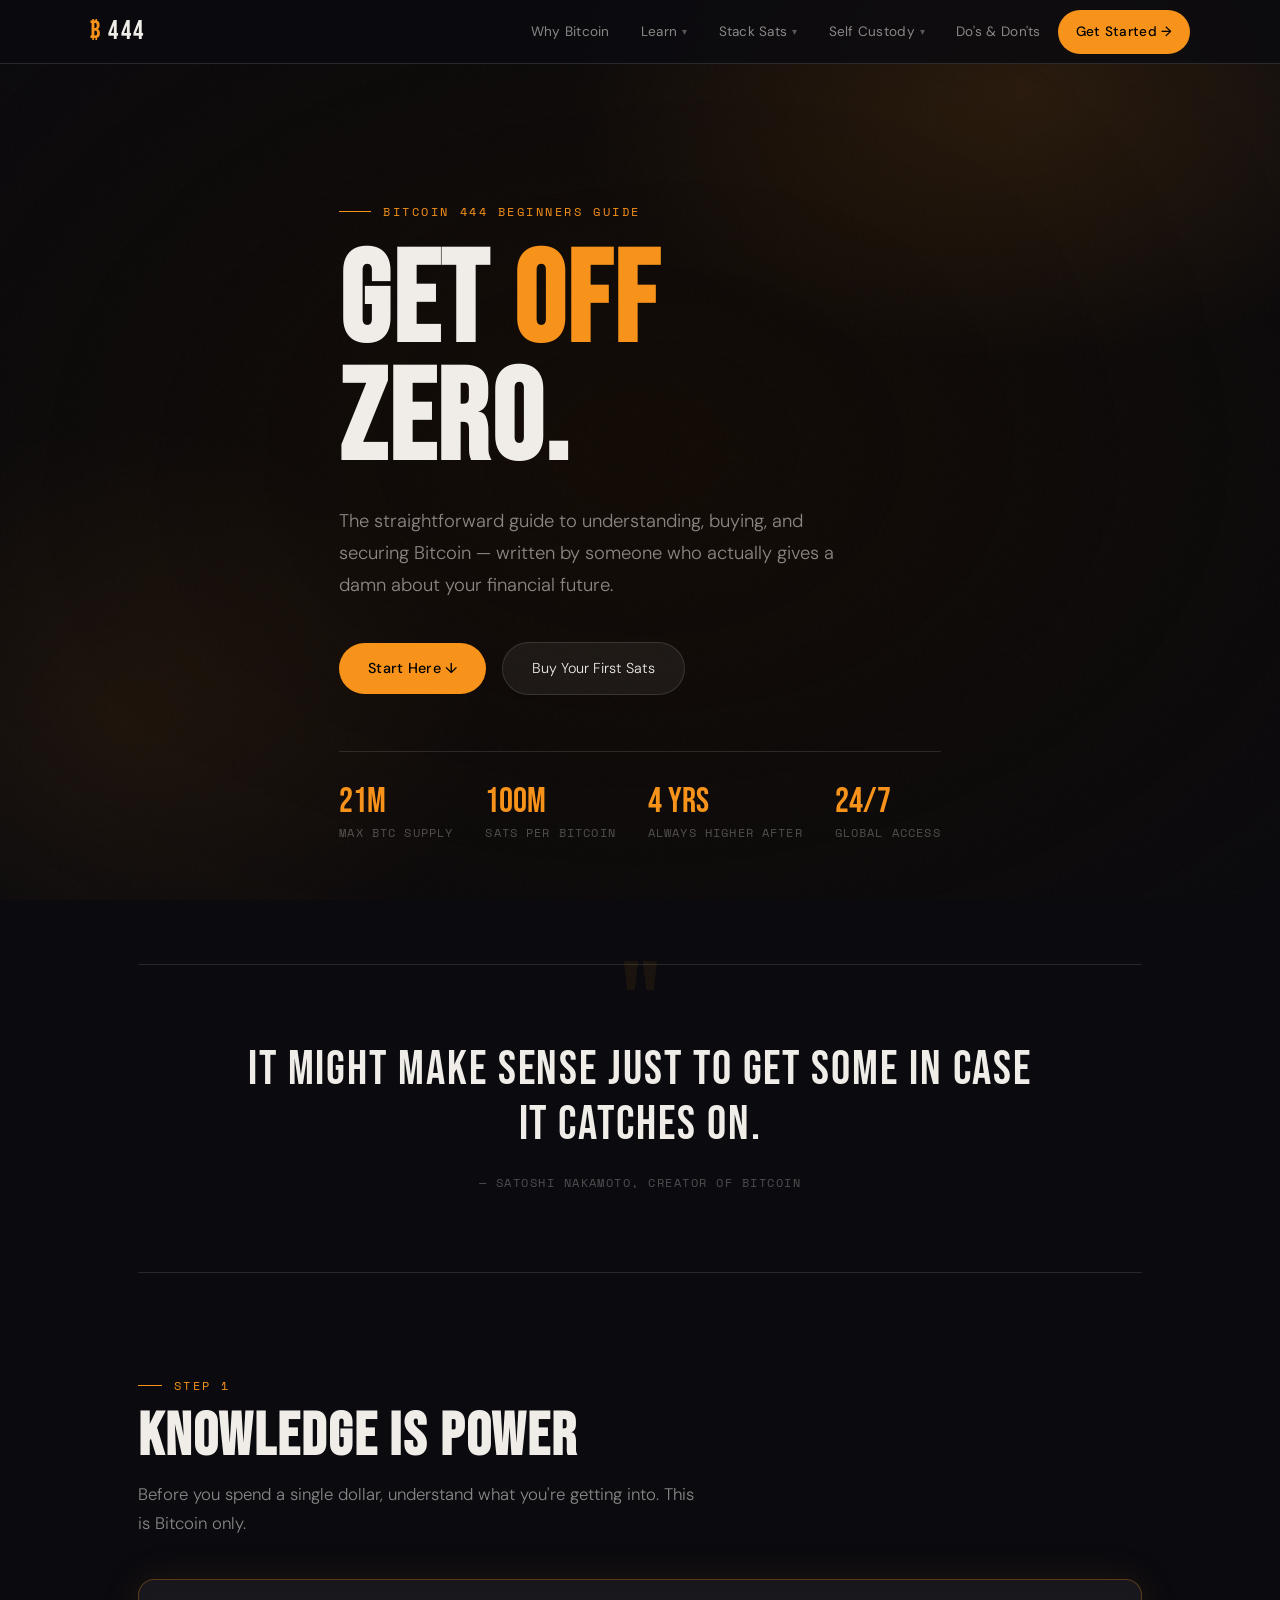
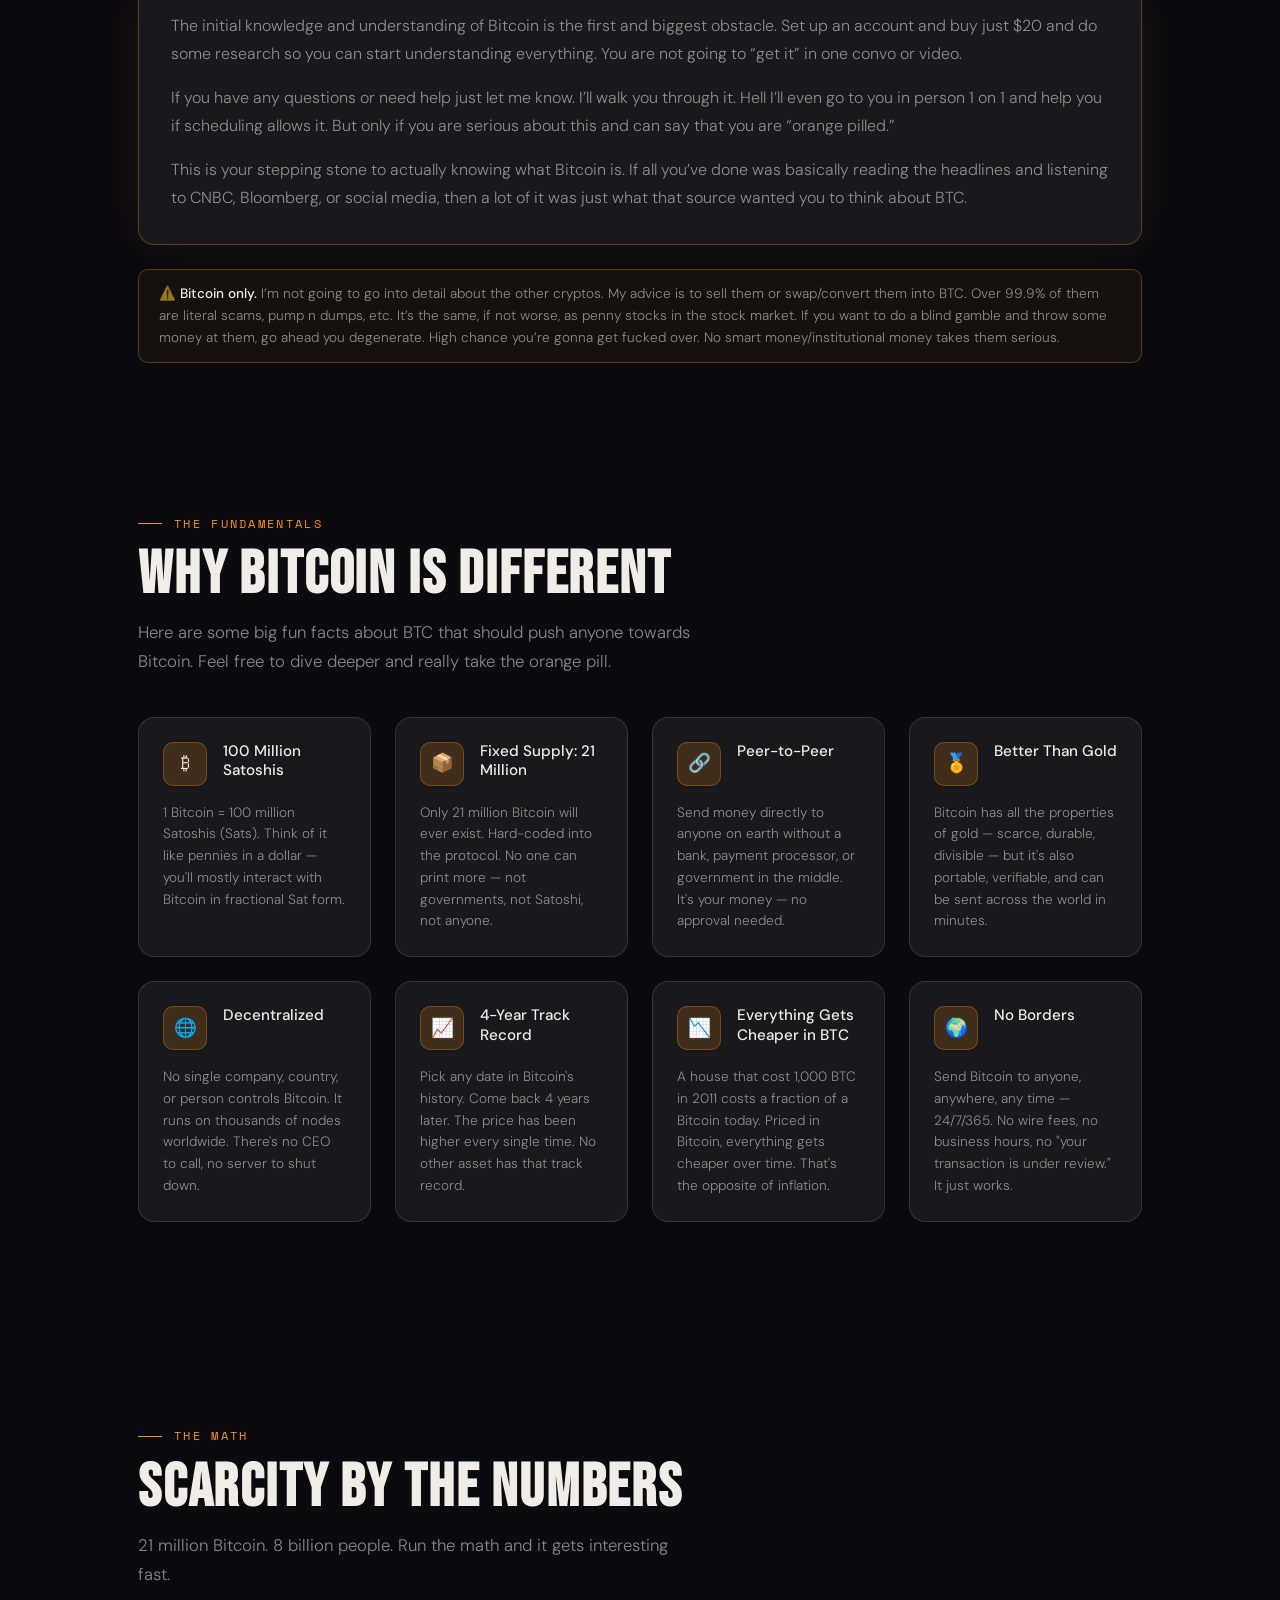
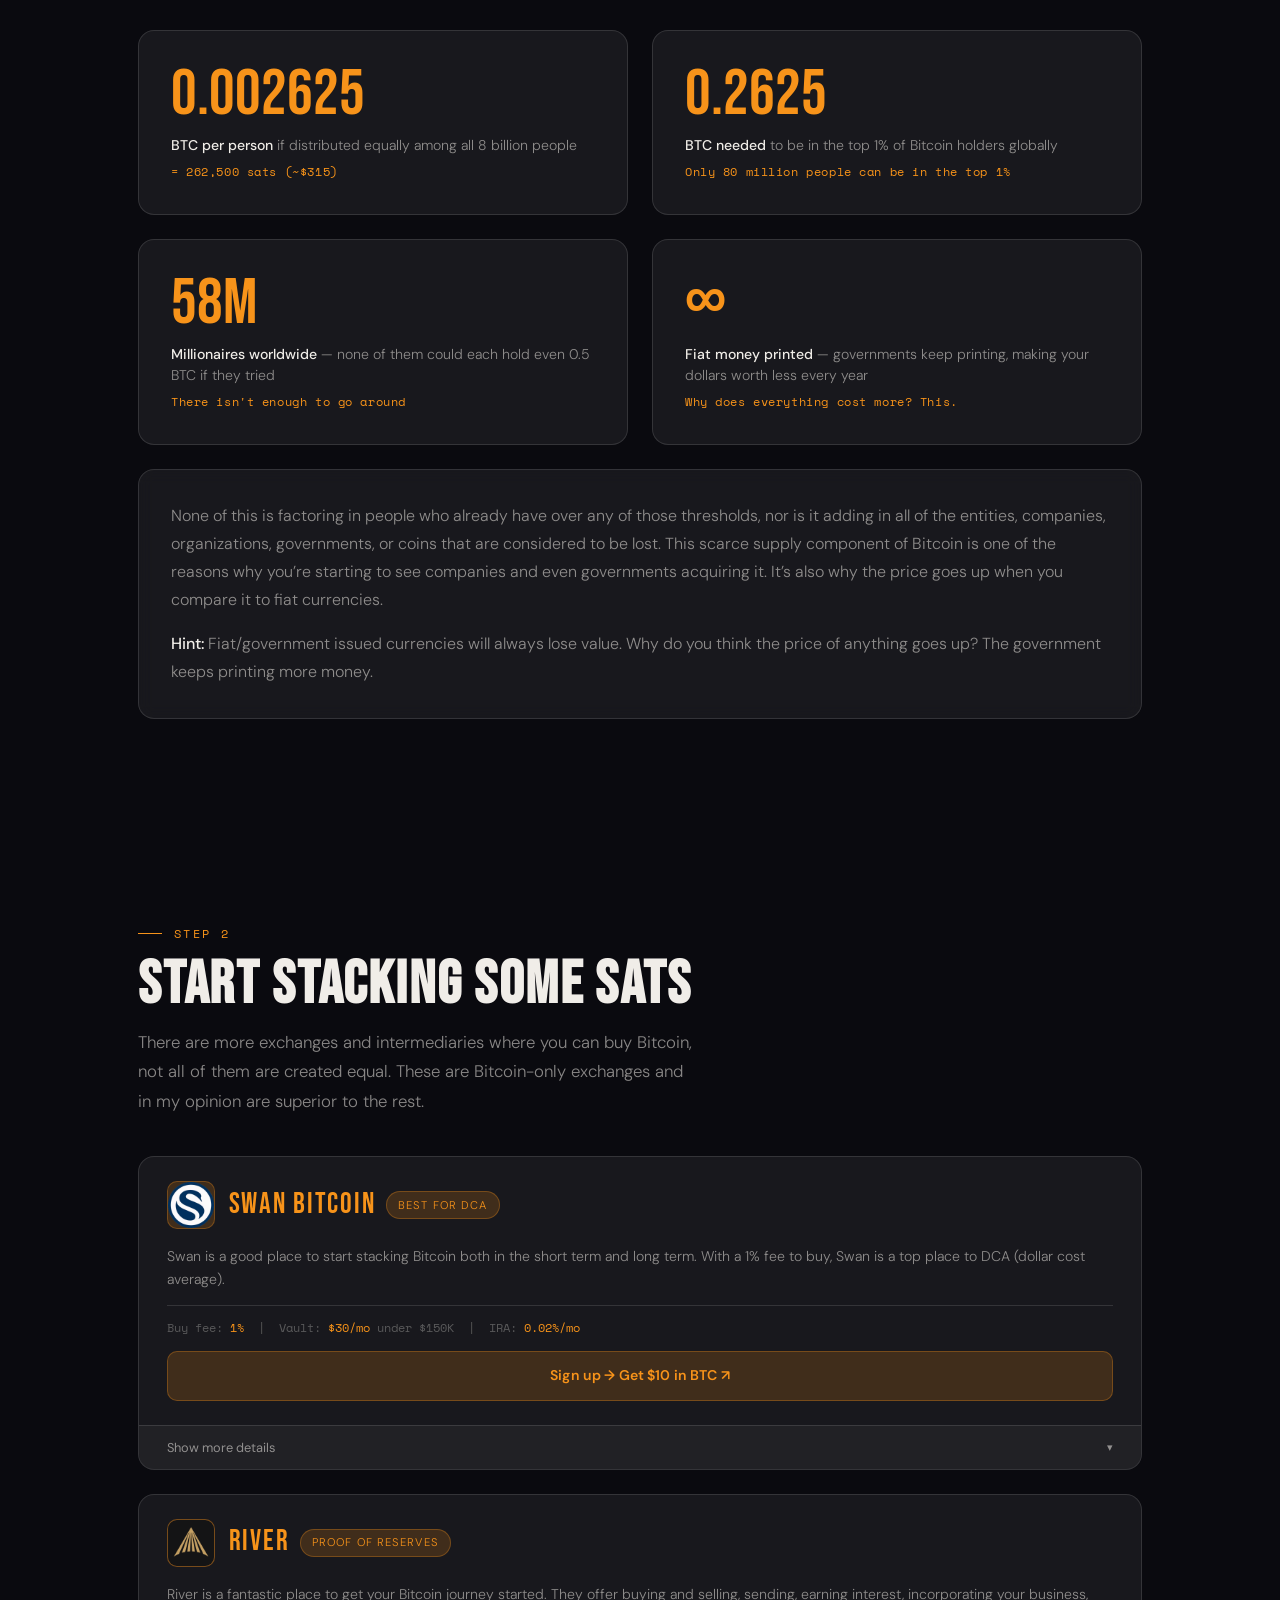
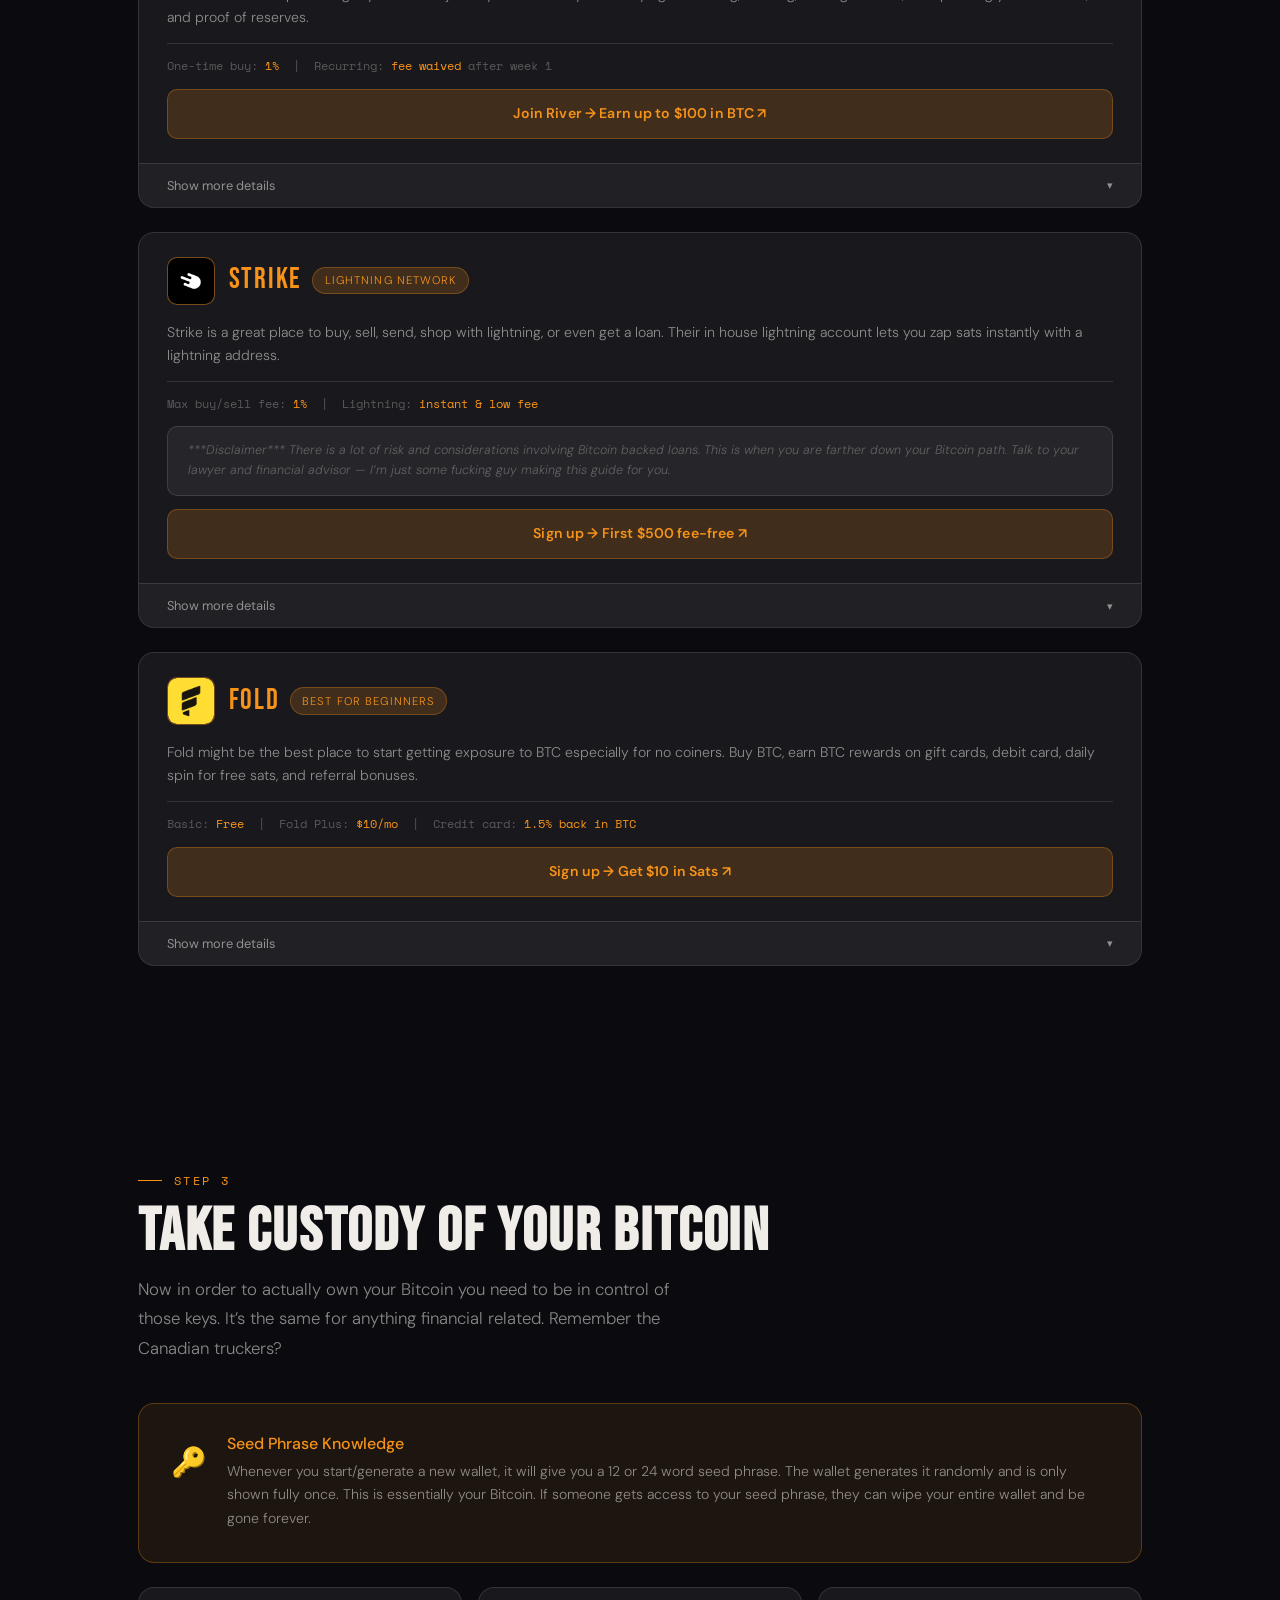
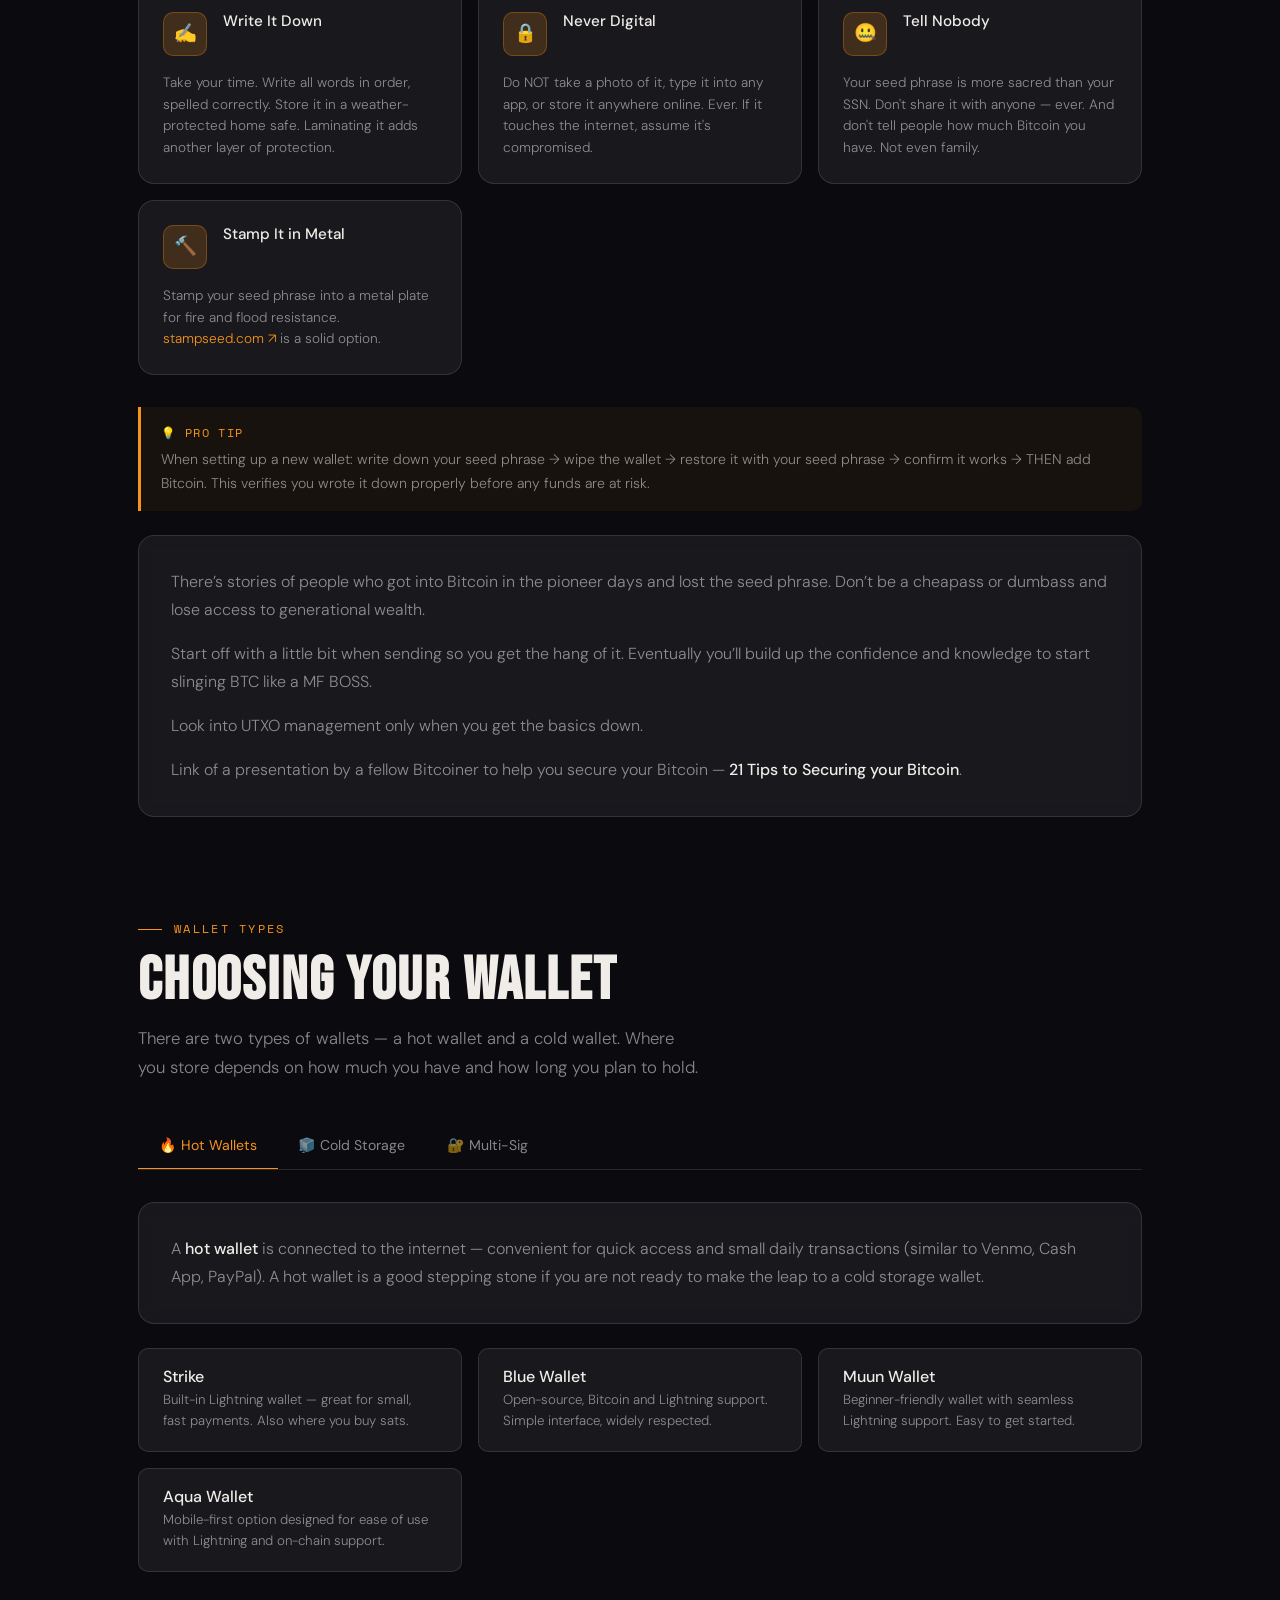
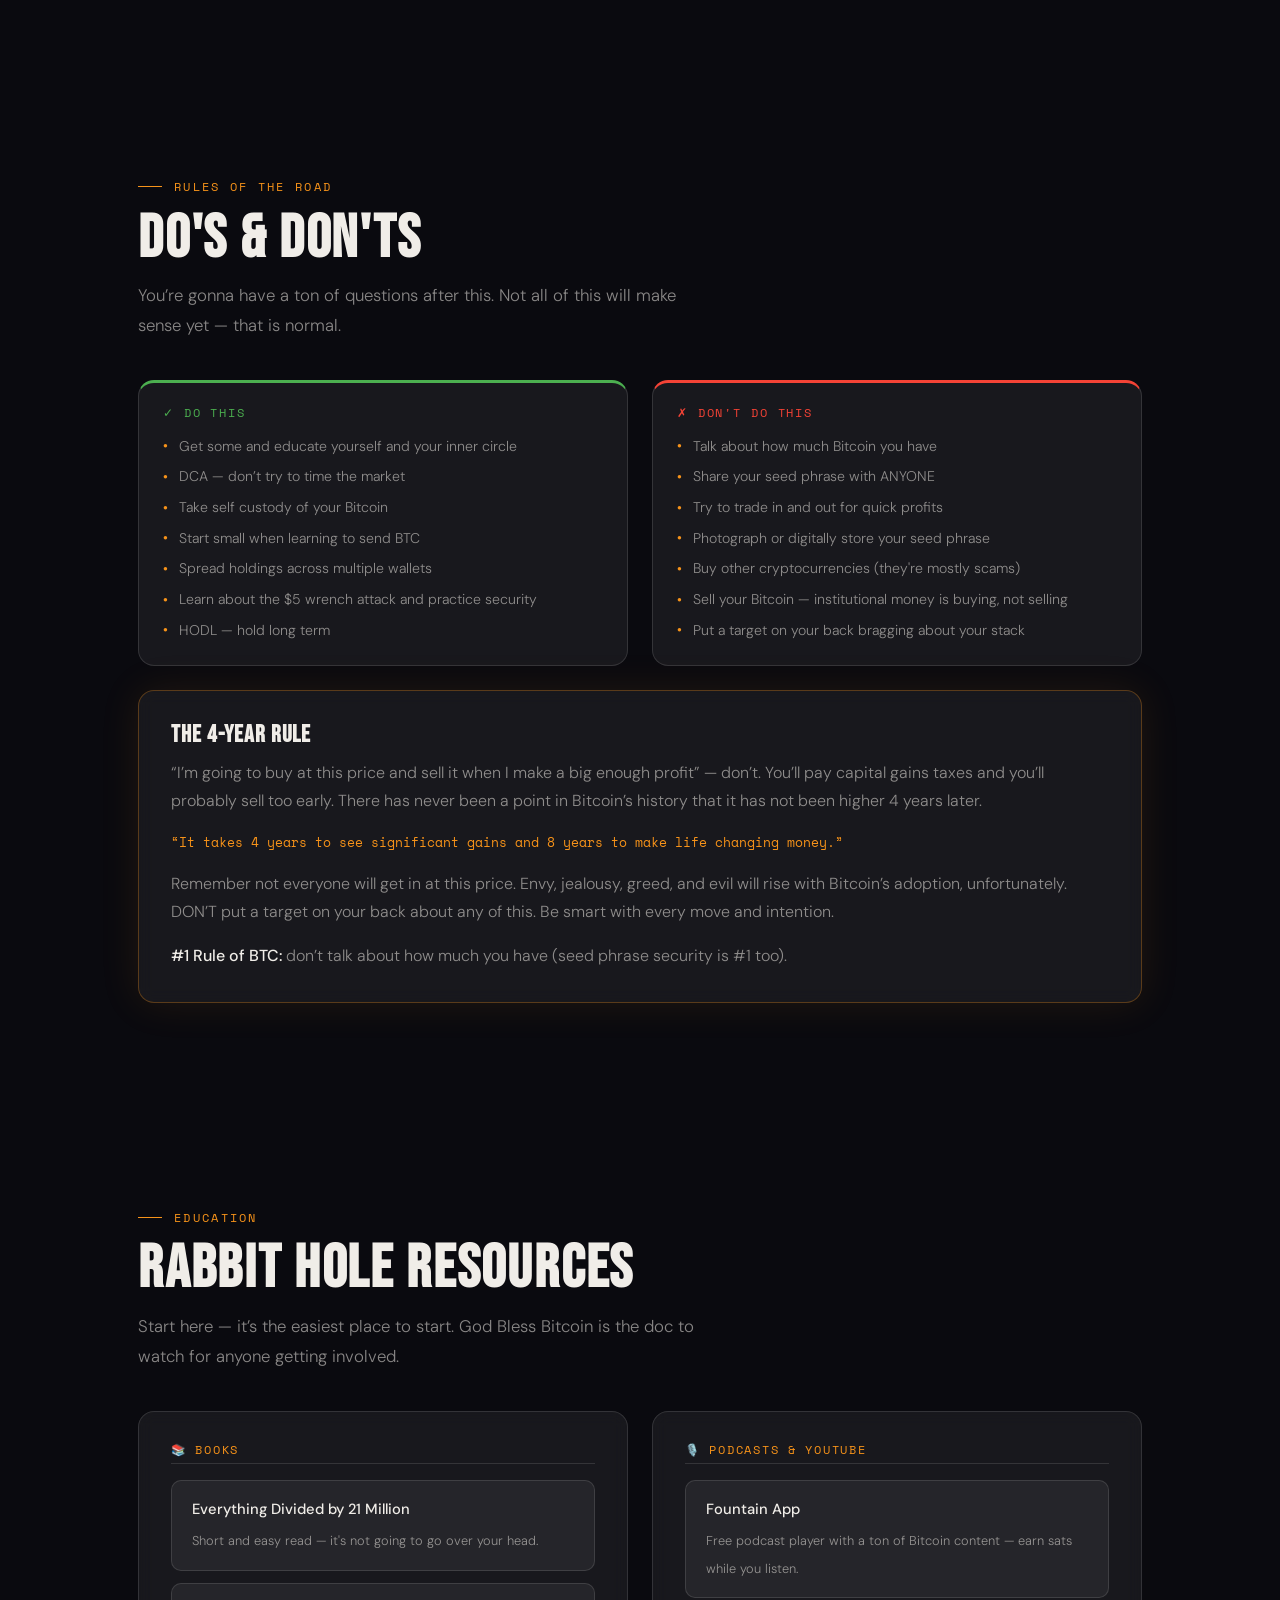
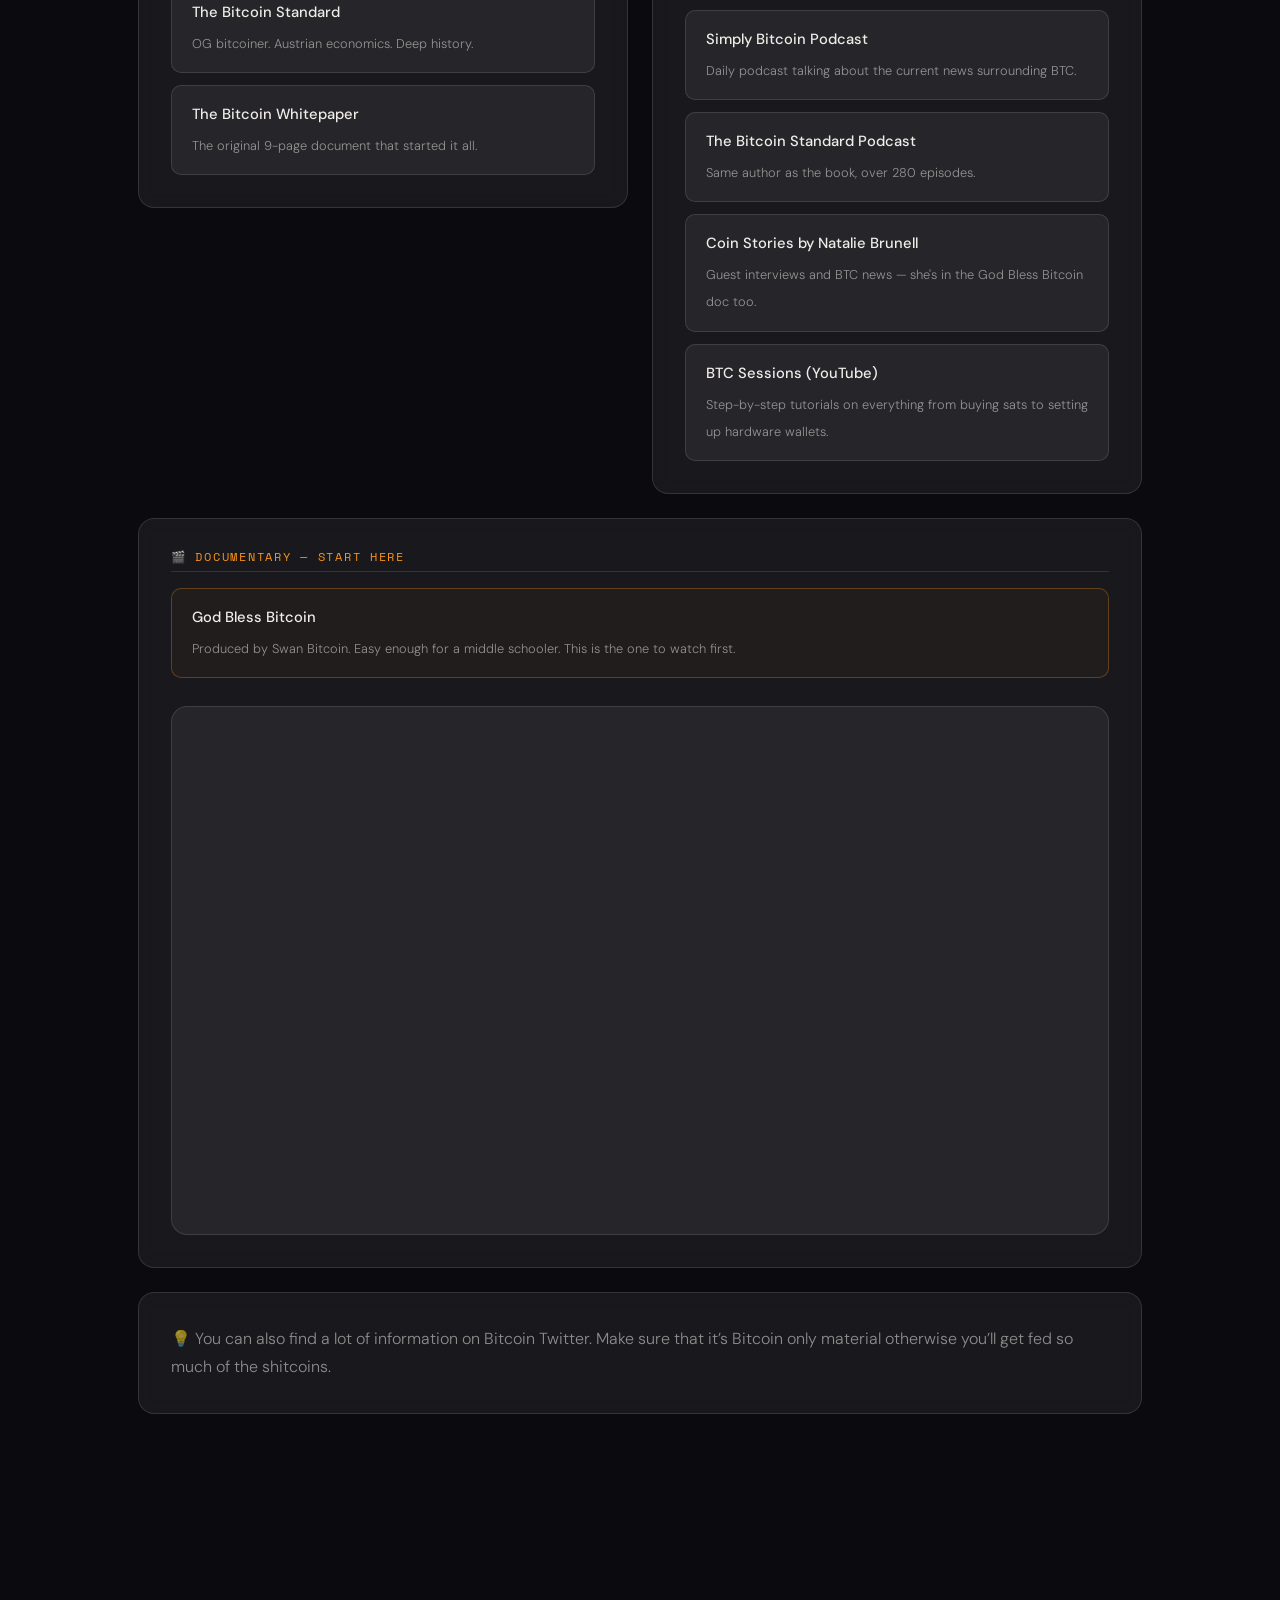
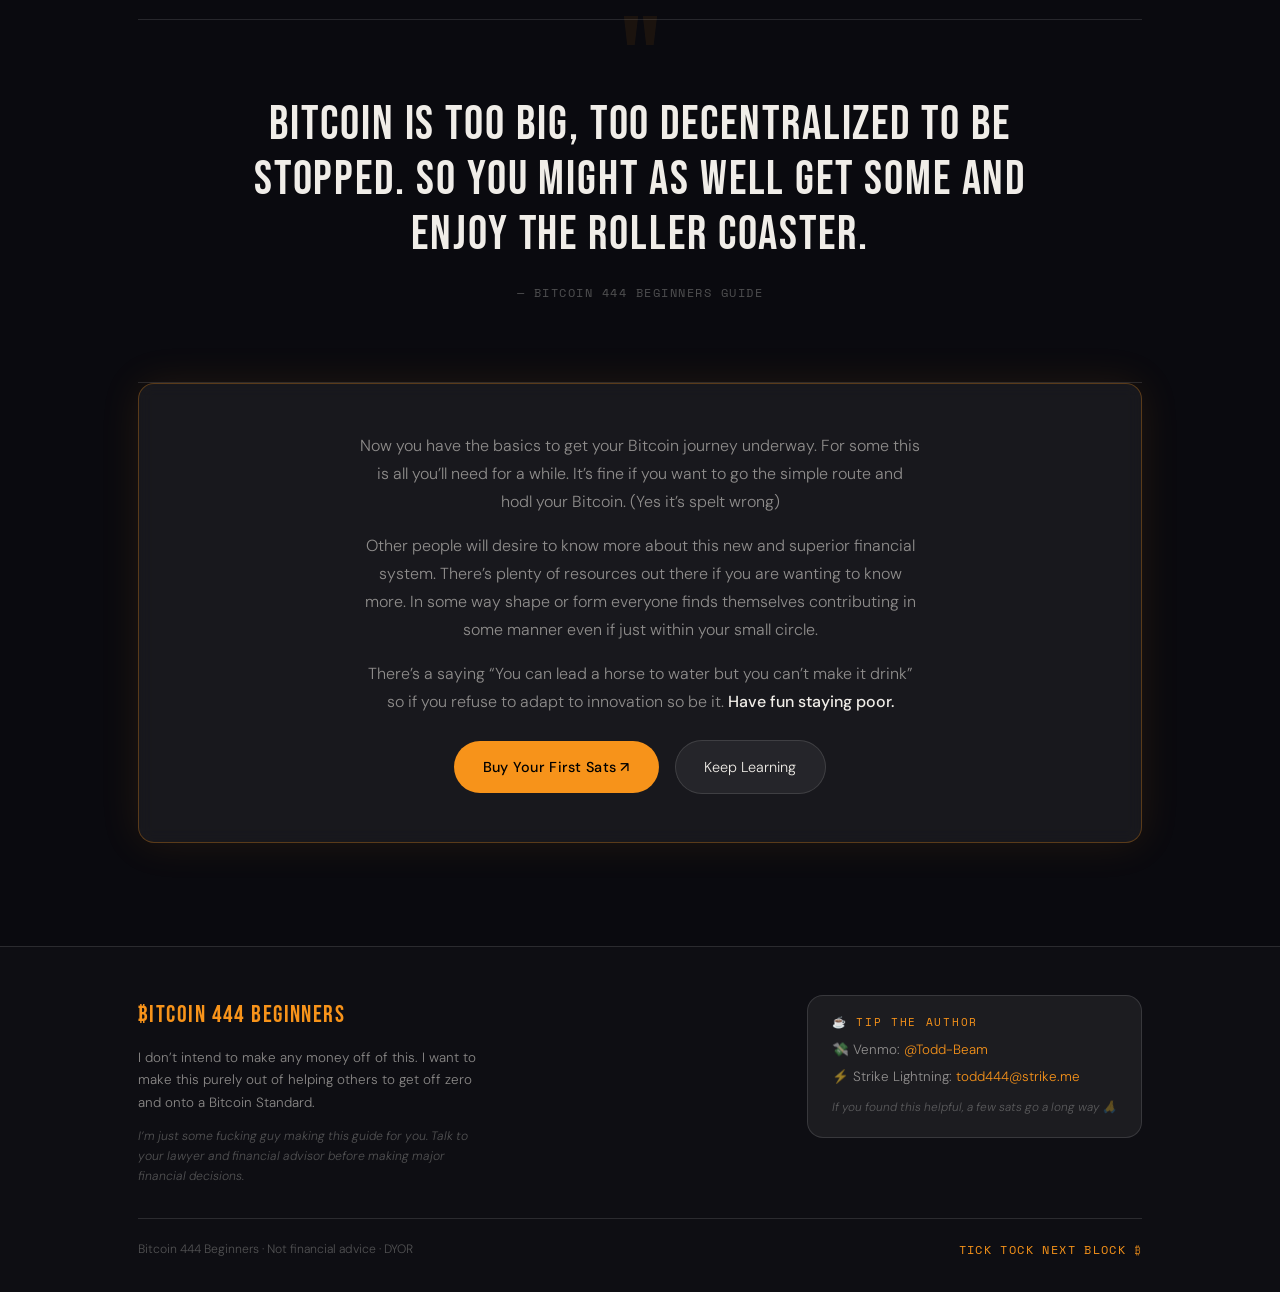
==== index.html @ 92363554 "Build Bitcoin 444 website - full site with nav fixes, mobile centering, exchange card IDs, scroll im" ====
<!DOCTYPE html>
<html lang="en">
<head>
  <meta charset="UTF-8" />
  <meta name="viewport" content="width=device-width, initial-scale=1.0" />
  <title>Bitcoin 444 Beginners</title>
  <meta name="description" content="Bitcoin 444 — a straightforward beginner's guide to understanding, buying, and securing Bitcoin. Bitcoin only. Mobile-first." />

  <!-- Fonts -->
  <link rel="preconnect" href="https://fonts.googleapis.com" />
  <link rel="preconnect" href="https://fonts.gstatic.com" crossorigin />
  <link href="https://fonts.googleapis.com/css2?family=Bebas+Neue&family=DM+Sans:ital,opsz,wght@0,9..40,300;0,9..40,400;0,9..40,500;1,9..40,300&family=Space+Mono:wght@400;700&display=swap" rel="stylesheet" />

  <!-- Styles -->
  <link rel="stylesheet" href="./css/variables.css" />
  <link rel="stylesheet" href="./css/base.css" />
  <link rel="stylesheet" href="./css/layout.css" />
  <link rel="stylesheet" href="./css/nav.css" />
  <link rel="stylesheet" href="./css/hero.css" />
  <link rel="stylesheet" href="./css/cards.css" />
  <link rel="stylesheet" href="./css/components.css" />
  <link rel="stylesheet" href="./css/sections.css" />
  <link rel="stylesheet" href="./css/footer.css" />
  <link rel="stylesheet" href="./css/animations.css" />
  <link rel="stylesheet" href="./css/responsive.css" />
</head>
<body>

  <!-- NAV -->
  <nav aria-label="Primary">
    <div class="nav-inner">
      <a href="#home" class="nav-logo" aria-label="Bitcoin 444 Home">₿<span class="logo-text">444</span></a>
      <ul class="nav-links" role="menubar">
        <li><a href="#why-bitcoin">Why Bitcoin</a></li>
        <li>
          <button class="nav-btn" aria-haspopup="true" aria-expanded="false">Learn <span class="chevron">▾</span></button>
          <div class="dropdown" role="menu">
            <a href="#facts">Key Facts</a>
            <a href="#scarcity">Scarcity Math</a>
            <a href="#resources">Books & Podcasts</a>
          </div>
        </li>
        <li>
          <button class="nav-btn" aria-haspopup="true" aria-expanded="false">Stack Sats <span class="chevron">▾</span></button>
          <div class="dropdown" role="menu">
            <a href="#exchanges">All Exchanges</a>
            <a href="#swan">Swan Bitcoin</a>
            <a href="#river">River</a>
            <a href="#strike">Strike</a>
            <a href="#fold">Fold</a>
          </div>
        </li>
        <li>
          <button class="nav-btn" aria-haspopup="true" aria-expanded="false">Self Custody <span class="chevron">▾</span></button>
          <div class="dropdown" role="menu">
            <a href="#seed-phrase">Seed Phrase</a>
            <a href="#wallets">Hot Wallets</a>
            <a href="#wallets">Cold Storage</a>
            <a href="#wallets">Multi-Sig</a>
          </div>
        </li>
        <li><a href="#dos-donts">Do's & Don'ts</a></li>
        <li><a href="#exchanges" class="nav-cta">Get Started →</a></li>
      </ul>
      <button class="hamburger" aria-label="Menu" aria-expanded="false" aria-controls="mobileMenu">
        <span></span><span></span><span></span>
      </button>
    </div>
  </nav>

  <!-- MOBILE MENU -->
  <div class="mobile-menu" id="mobileMenu" role="navigation">
    <a href="#why-bitcoin" onclick="closeMenu()">Why Bitcoin</a>
    <details>
      <summary>Learn</summary>
      <a href="#facts" onclick="closeMenu()">Key Facts</a>
      <a href="#scarcity" onclick="closeMenu()">Scarcity Math</a>
      <a href="#resources" onclick="closeMenu()">Books & Podcasts</a>
    </details>
    <details>
      <summary>Stack Sats</summary>
      <a href="#exchanges" onclick="closeMenu()">All Exchanges</a>
      <a href="#exchanges" onclick="closeMenu()">Swan Bitcoin</a>
      <a href="#exchanges" onclick="closeMenu()">River</a>
      <a href="#exchanges" onclick="closeMenu()">Strike</a>
      <a href="#exchanges" onclick="closeMenu()">Fold</a>
    </details>
    <details>
      <summary>Self Custody</summary>
      <a href="#seed-phrase" onclick="closeMenu()">Seed Phrase</a>
      <a href="#wallets" onclick="closeMenu()">Hot Wallets</a>
      <a href="#wallets" onclick="closeMenu()">Cold Storage</a>
      <a href="#wallets" onclick="closeMenu()">Multi-Sig</a>
    </details>
    <a href="#dos-donts" onclick="closeMenu()">Do's & Don'ts</a>
    <div class="mobile-cta">
      <a href="#exchanges" onclick="closeMenu()">Get Started →</a>
    </div>
  </div>

  <main class="page-offset" id="home">

    <!-- HERO -->
    <section class="hero" aria-labelledby="hero-title">
      <div class="container">
        <div class="hero-content">
          <div class="hero-eyebrow">Bitcoin 444 Beginners Guide</div>
          <h1 id="hero-title">GET <span class="accent">OFF</span><br />ZERO.</h1>
          <p class="hero-sub">The straightforward guide to understanding, buying, and securing Bitcoin — written by someone who actually gives a damn about your financial future.</p>
          <div class="btn-group">
            <a href="#why-bitcoin" class="btn-primary">Start Here ↓</a>
            <a href="#exchanges" class="btn-ghost">Buy Your First Sats</a>
          </div>
          <div class="hero-stats">
            <div class="hero-stat">
              <div class="num">21M</div>
              <div class="label">Max BTC Supply</div>
            </div>
            <div class="hero-stat">
              <div class="num">100M</div>
              <div class="label">Sats per Bitcoin</div>
            </div>
            <div class="hero-stat">
              <div class="num">4 YRS</div>
              <div class="label">Always Higher After</div>
            </div>
            <div class="hero-stat">
              <div class="num">24/7</div>
              <div class="label">Global Access</div>
            </div>
          </div>
        </div>
      </div>
    </section>

    <!-- QUOTE -->
    <div class="container">
      <div class="big-quote">
        <p>It might make sense just to get some in case it catches on.</p>
        <cite>— SATOSHI NAKAMOTO, CREATOR OF BITCOIN</cite>
      </div>
    </div>

    <!-- STEP 1: WHY BITCOIN -->
    <section id="why-bitcoin" data-tab="knowledge">
      <div class="container">
        <div class="section-label">Step 1</div>
        <h2>Knowledge is Power</h2>
        <p class="section-intro">Before you spend a single dollar, understand what you're getting into. This is Bitcoin only.</p>

        <div class="glass-card orange-glow mb-lg reveal">
          <p>
            The initial knowledge and understanding of Bitcoin is the first and biggest obstacle. Set up an account and buy just $20 and do some research so you can start understanding everything. You are not going to “get it” in one convo or video.
          </p>
          <p class="mt-md">
            If you have any questions or need help just let me know. I’ll walk you through it. Hell I’ll even go to you in person 1 on 1 and help you if scheduling allows it. But only if you are serious about this and can say that you are “orange pilled.”
          </p>
          <p class="mt-md">
            This is your stepping stone to actually knowing what Bitcoin is. If all you’ve done was basically reading the headlines and listening to CNBC, Bloomberg, or social media, then a lot of it was just what that source wanted you to think about BTC.
          </p>
        </div>

        <div class="warning-banner mb-2xl reveal">
          ⚠️ <strong>Bitcoin only.</strong> I’m not going to go into detail about the other cryptos. My advice is to sell them or swap/convert them into BTC. Over 99.9% of them are literal scams, pump n dumps, etc. It’s the same, if not worse, as penny stocks in the stock market. If you want to do a blind gamble and throw some money at them, go ahead you degenerate. High chance you’re gonna get fucked over. No smart money/institutional money takes them serious.
        </div>
      </div>
    </section>

    <!-- KEY FACTS -->
    <section id="facts" class="section-tight" data-tab="knowledge">
      <div class="container">
        <div class="section-label">The Fundamentals</div>
        <h2>Why Bitcoin is Different</h2>
        <p class="section-intro">Here are some big fun facts about BTC that should push anyone towards Bitcoin. Feel free to dive deeper and really take the orange pill.</p>

        <div class="facts-grid reveal-group">
          <div class="fact-card reveal">
            <div class="fact-card-top">
              <div class="fact-icon">₿</div>
              <div class="fact-text">
                <strong>100 Million Satoshis</strong>
              </div>
            </div>
            <p class="fact-body">1 Bitcoin = 100 million Satoshis (Sats). Think of it like pennies in a dollar — you'll mostly interact with Bitcoin in fractional Sat form.</p>
          </div>
          <div class="fact-card reveal">
            <div class="fact-card-top">
              <div class="fact-icon">📦</div>
              <div class="fact-text">
                <strong>Fixed Supply: 21 Million</strong>
              </div>
            </div>
            <p class="fact-body">Only 21 million Bitcoin will ever exist. Hard-coded into the protocol. No one can print more — not governments, not Satoshi, not anyone.</p>
          </div>
          <div class="fact-card reveal">
            <div class="fact-card-top">
              <div class="fact-icon">🔗</div>
              <div class="fact-text">
                <strong>Peer-to-Peer</strong>
              </div>
            </div>
            <p class="fact-body">Send money directly to anyone on earth without a bank, payment processor, or government in the middle. It's your money — no approval needed.</p>
          </div>
          <div class="fact-card reveal">
            <div class="fact-card-top">
              <div class="fact-icon">🏅</div>
              <div class="fact-text">
                <strong>Better Than Gold</strong>
              </div>
            </div>
            <p class="fact-body">Bitcoin has all the properties of gold — scarce, durable, divisible — but it's also portable, verifiable, and can be sent across the world in minutes.</p>
          </div>
          <div class="fact-card reveal">
            <div class="fact-card-top">
              <div class="fact-icon">🌐</div>
              <div class="fact-text">
                <strong>Decentralized</strong>
              </div>
            </div>
            <p class="fact-body">No single company, country, or person controls Bitcoin. It runs on thousands of nodes worldwide. There's no CEO to call, no server to shut down.</p>
          </div>
          <div class="fact-card reveal">
            <div class="fact-card-top">
              <div class="fact-icon">📈</div>
              <div class="fact-text">
                <strong>4-Year Track Record</strong>
              </div>
            </div>
            <p class="fact-body">Pick any date in Bitcoin's history. Come back 4 years later. The price has been higher every single time. No other asset has that track record.</p>
          </div>
          <div class="fact-card reveal">
            <div class="fact-card-top">
              <div class="fact-icon">📉</div>
              <div class="fact-text">
                <strong>Everything Gets Cheaper in BTC</strong>
              </div>
            </div>
            <p class="fact-body">A house that cost 1,000 BTC in 2011 costs a fraction of a Bitcoin today. Priced in Bitcoin, everything gets cheaper over time. That's the opposite of inflation.</p>
          </div>
          <div class="fact-card reveal">
            <div class="fact-card-top">
              <div class="fact-icon">🌍</div>
              <div class="fact-text">
                <strong>No Borders</strong>
              </div>
            </div>
            <p class="fact-body">Send Bitcoin to anyone, anywhere, any time — 24/7/365. No wire fees, no business hours, no "your transaction is under review." It just works.</p>
          </div>
        </div>
      </div>
    </section>

    <!-- SCARCITY -->
    <section id="scarcity" data-tab="knowledge">
      <div class="container">
        <div class="section-label">The Math</div>
        <h2>Scarcity by the Numbers</h2>
        <p class="section-intro">21 million Bitcoin. 8 billion people. Run the math and it gets interesting fast.</p>

        <div class="scarcity-grid reveal-group">
          <div class="scarcity-card reveal">
            <div class="scarcity-num">0.002625</div>
            <div class="scarcity-label"><strong>BTC per person</strong> if distributed equally among all 8 billion people</div>
            <div class="scarcity-sub">= 262,500 sats (~$315)</div>
          </div>
          <div class="scarcity-card reveal">
            <div class="scarcity-num">0.2625</div>
            <div class="scarcity-label"><strong>BTC needed</strong> to be in the top 1% of Bitcoin holders globally</div>
            <div class="scarcity-sub">Only 80 million people can be in the top 1%</div>
          </div>
          <div class="scarcity-card reveal">
            <div class="scarcity-num">58M</div>
            <div class="scarcity-label"><strong>Millionaires worldwide</strong> — none of them could each hold even 0.5 BTC if they tried</div>
            <div class="scarcity-sub">There isn't enough to go around</div>
          </div>
          <div class="scarcity-card reveal">
            <div class="scarcity-num">∞</div>
            <div class="scarcity-label"><strong>Fiat money printed</strong> — governments keep printing, making your dollars worth less every year</div>
            <div class="scarcity-sub">Why does everything cost more? This.</div>
          </div>
        </div>

        <div class="glass-card mt-lg reveal">
          <p>None of this is factoring in people who already have over any of those thresholds, nor is it adding in all of the entities, companies, organizations, governments, or coins that are considered to be lost. This scarce supply component of Bitcoin is one of the reasons why you’re starting to see companies and even governments acquiring it. It’s also why the price goes up when you compare it to fiat currencies.</p>
          <p class="mt-md"><strong>Hint:</strong> Fiat/government issued currencies will always lose value. Why do you think the price of anything goes up? The government keeps printing more money.</p>
        </div>
      </div>
    </section>

    <!-- STEP 2: EXCHANGES -->
    <section id="exchanges" data-tab="stack">
      <div class="container">
        <div class="section-label">Step 2</div>
        <h2>Start Stacking Some Sats</h2>
        <p class="section-intro">There are more exchanges and intermediaries where you can buy Bitcoin, not all of them are created equal. These are Bitcoin-only exchanges and in my opinion are superior to the rest.</p>

        <div class="exchanges-grid">
          <!-- Swan -->
          <div class="exchange-card reveal" id="swan">
            <div class="exchange-card-header">
              <div class="exchange-card-logo">
                <div class="exchange-logo-icon">
                  <img src="assets/images/swan.jpg" alt="Swan Bitcoin logo" class="exchange-logo-img" />
                </div>
                <div>
                  <div class="exchange-name">Swan Bitcoin</div>
                  <span class="exchange-tag">Best for DCA</span>
                </div>
              </div>
            </div>
            <div class="exchange-card-body">
              <p class="exchange-desc">Swan is a good place to start stacking Bitcoin both in the short term and long term. With a 1% fee to buy, Swan is a top place to DCA (dollar cost average).</p>
              <div class="exchange-fee">Buy fee: <span>1%</span> &nbsp;|&nbsp; Vault: <span>$30/mo</span> under $150K &nbsp;|&nbsp; IRA: <span>0.02%/mo</span></div>
              <a href="https://www.swanbitcoin.com/toddbeam" target="_blank" rel="noopener" class="exchange-link">Sign up → Get $10 in BTC ↗</a>
            </div>
            <button class="exchange-toggle" type="button">
              <span class="toggle-label">Show more details</span>
              <span class="toggle-icon">▾</span>
            </button>
            <div class="exchange-details">
              <p><strong>Swan Vault</strong> is their multisig and inheritance planning solution — best for those with $50K+ in BTC. It's a 2-of-3 multisig: you hold 2 keys, Swan holds 1 as a backup. Slightly more secure than a traditional hardware wallet and includes inheritance planning.</p>
              <p><strong>Vault fees:</strong> Up to $150K in BTC — $30/month. Above $150K — 0.02%/month.</p>
              <p><strong>Swan Bitcoin IRA:</strong> Transfer or rollover an eligible Roth or traditional IRA and hold Bitcoin instead of the traditional index fund options. Partnered with Equity Trust, which holds over $52 billion in assets under custody. IRA fees: 0.02%/month with a $20 minimum + 1% buy/sell transaction fee.</p>
              <p>Swan posts valuable info and tips on social media, produced the God Bless Bitcoin documentary, and actively encourages self custody. They're one of the most Bitcoiner-aligned exchanges out there.</p>
            </div>
          </div>

          <!-- River -->
          <div class="exchange-card reveal" id="river">
            <div class="exchange-card-header">
              <div class="exchange-card-logo">
                <div class="exchange-logo-icon">
                  <img src="assets/images/river.jpg" alt="River logo" class="exchange-logo-img" />
                </div>
                <div>
                  <div class="exchange-name">River</div>
                  <span class="exchange-tag">Proof of Reserves</span>
                </div>
              </div>
            </div>
            <div class="exchange-card-body">
              <p class="exchange-desc">River is a fantastic place to get your Bitcoin journey started. They offer buying and selling, sending, earning interest, incorporating your business, and proof of reserves.</p>
              <div class="exchange-fee">One-time buy: <span>1%</span> &nbsp;|&nbsp; Recurring: <span>fee waived</span> after week 1</div>
              <a href="https://river.com/signup?r=5A6X6EPURI" target="_blank" rel="noopener" class="exchange-link">Join River → Earn up to $100 in BTC ↗</a>
            </div>
            <button class="exchange-toggle" type="button">
              <span class="toggle-label">Show more details</span>
              <span class="toggle-icon">▾</span>
            </button>
            <div class="exchange-details">
              <p>With recurring buys, that 1% fee is waived after the first week. River allows you to send your Bitcoin to a different address — you should get used to doing this regularly.</p>
              <p>If you deposit cash you can earn interest paid directly in BTC (currently 3.3%) — no need to convert later.</p>
              <p>You can also add your business to River with ease, giving your company access to all the same options as the personal side. Wouldn't you like to strengthen the value of your company with the power of Bitcoin?</p>
              <p>River updates their proof of reserves every month to show they hold more Bitcoin as assets than liabilities. Your traditional bank only holds a fraction of their reserves at any time — if too many people try to withdraw at once, they can't cover it. River can.</p>
            </div>
          </div>

          <!-- Strike -->
          <div class="exchange-card reveal" id="strike">
            <div class="exchange-card-header">
              <div class="exchange-card-logo">
                <div class="exchange-logo-icon">
                  <img src="assets/images/strike.jpg" alt="Strike logo" class="exchange-logo-img" />
                </div>
                <div>
                  <div class="exchange-name">Strike</div>
                  <span class="exchange-tag">Lightning Network</span>
                </div>
              </div>
            </div>
            <div class="exchange-card-body">
              <p class="exchange-desc">Strike is a great place to buy, sell, send, shop with lightning, or even get a loan. Their in house lightning account lets you zap sats instantly with a lightning address.</p>
              <div class="exchange-fee">Max buy/sell fee: <span>1%</span> &nbsp;|&nbsp; Lightning: <span>instant & low fee</span></div>
              <p class="disclaimer">***Disclaimer*** There is a lot of risk and considerations involving Bitcoin backed loans. This is when you are farther down your Bitcoin path. Talk to your lawyer and financial advisor — I’m just some fucking guy making this guide for you.</p>
              <a href="https://invite.strike.me/O3SWAM" target="_blank" rel="noopener" class="exchange-link">Sign up → First $500 fee-free ↗</a>
            </div>
            <button class="exchange-toggle" type="button">
              <span class="toggle-label">Show more details</span>
              <span class="toggle-icon">▾</span>
            </button>
            <div class="exchange-details">
              <p><strong>Lightning Network (Layer 2):</strong> Strike's in-house lightning account lets you zap sats instantly to anyone with a lightning address. Think of Lightning as quick everyday purchases — like buying a coffee. The mainchain (Layer 1 / Base Layer) is for larger, longer-term transfers. Start with a few sats to get the feel of better money.</p>
              <p><strong>Gift cards:</strong> Shop with lightning right from the Strike app — buy digital and physical gift cards across dozens of categories.</p>
              <p><strong>Bitcoin-backed loan:</strong> 12-month loan starting at $10,000 with 50% LTV and 9–12.5% rates. Wouldn't it be nice to get cash without selling your Bitcoin? That said — there's a lot of risk involved. This is for when you're further down your Bitcoin path. Talk to your lawyer and financial advisor. I'm just some fucking guy making this guide for you.</p>
            </div>
          </div>

          <!-- Fold -->
          <div class="exchange-card reveal" id="fold">
            <div class="exchange-card-header">
              <div class="exchange-card-logo">
                <div class="exchange-logo-icon">
                  <img src="assets/images/fold.jpg" alt="Fold logo" class="exchange-logo-img" />
                </div>
                <div>
                  <div class="exchange-name">Fold</div>
                  <span class="exchange-tag">Best for Beginners</span>
                </div>
              </div>
            </div>
            <div class="exchange-card-body">
              <p class="exchange-desc">Fold might be the best place to start getting exposure to BTC especially for no coiners. Buy BTC, earn BTC rewards on gift cards, debit card, daily spin for free sats, and referral bonuses.</p>
              <div class="exchange-fee">Basic: <span>Free</span> &nbsp;|&nbsp; Fold Plus: <span>$10/mo</span> &nbsp;|&nbsp; Credit card: <span>1.5% back in BTC</span></div>
              <a href="https://use.foldapp.com/r/9PKFNEJK" target="_blank" rel="noopener" class="exchange-link">Sign up → Get $10 in Sats ↗</a>
            </div>
            <button class="exchange-toggle" type="button">
              <span class="toggle-label">Show more details</span>
              <span class="toggle-icon">▾</span>
            </button>
            <div class="exchange-details">
              <p><strong>Fold Basic (free):</strong> debit card, gift cards, buying/sending BTC, daily spin, referral bonus.</p>
              <p><strong>Fold Plus ($10/mo or $100/yr):</strong> same debit card and features, but more percentage back and no BTC buy fees. When you sign up for the debit card, Fold typically gives you a 1–3 month free trial of Fold Plus.</p>
              <p>Their gift card section is a great way to stack sats and get your friends into Bitcoin. Let's face it — you're gonna spend the money on these things anyway. You might as well get some BTC back as a little bonus. All those little sats start to add up. The daily spin and referral bonus are the cherry on top.</p>
              <p><strong>Gift card categories:</strong></p>
              <div class="gift-tags">
                <span class="gift-tag">Amazon</span>
                <span class="gift-tag">Gas</span>
                <span class="gift-tag">Groceries</span>
                <span class="gift-tag">Bitcoin products</span>
                <span class="gift-tag">Auto</span>
                <span class="gift-tag">Beauty/Clothing</span>
                <span class="gift-tag">Dining</span>
                <span class="gift-tag">Electronics/Gaming</span>
                <span class="gift-tag">Entertainment</span>
                <span class="gift-tag">Home Improvement</span>
                <span class="gift-tag">Pets</span>
                <span class="gift-tag">Sports & Outdoors</span>
                <span class="gift-tag">Travel</span>
              </div>
            </div>
          </div>
        </div>
      </div>
    </section>

    <!-- STEP 3: SELF CUSTODY -->
    <section id="seed-phrase" data-tab="custody">
      <div class="container">
        <div class="section-label">Step 3</div>
        <h2>Take Custody of Your Bitcoin</h2>
        <p class="section-intro">Now in order to actually own your Bitcoin you need to be in control of those keys. It’s the same for anything financial related. Remember the Canadian truckers?</p>

        <div class="alert-box mb-lg reveal">
          <div class="alert-icon">🔑</div>
          <div>
            <h3>Seed Phrase Knowledge</h3>
            <p>Whenever you start/generate a new wallet, it will give you a 12 or 24 word seed phrase. The wallet generates it randomly and is only shown fully once. This is essentially your Bitcoin. If someone gets access to your seed phrase, they can wipe your entire wallet and be gone forever.</p>
          </div>
        </div>

        <div class="seed-facts-grid reveal-group">
          <div class="fact-card reveal">
            <div class="fact-card-top">
              <div class="fact-icon">✍️</div>
              <div class="fact-text">
                <strong>Write It Down</strong>
              </div>
            </div>
            <p class="fact-body">Take your time. Write all words in order, spelled correctly. Store it in a weather-protected home safe. Laminating it adds another layer of protection.</p>
          </div>
          <div class="fact-card reveal">
            <div class="fact-card-top">
              <div class="fact-icon">🔒</div>
              <div class="fact-text">
                <strong>Never Digital</strong>
              </div>
            </div>
            <p class="fact-body">Do NOT take a photo of it, type it into any app, or store it anywhere online. Ever. If it touches the internet, assume it's compromised.</p>
          </div>
          <div class="fact-card reveal">
            <div class="fact-card-top">
              <div class="fact-icon">🤐</div>
              <div class="fact-text">
                <strong>Tell Nobody</strong>
              </div>
            </div>
            <p class="fact-body">Your seed phrase is more sacred than your SSN. Don't share it with anyone — ever. And don't tell people how much Bitcoin you have. Not even family.</p>
          </div>
          <div class="fact-card reveal">
            <div class="fact-card-top">
              <div class="fact-icon">🔨</div>
              <div class="fact-text">
                <strong>Stamp It in Metal</strong>
              </div>
            </div>
            <p class="fact-body">Stamp your seed phrase into a metal plate for fire and flood resistance. <a class="orange" href="https://www.stampseed.com/" target="_blank" rel="noopener">stampseed.com ↗</a> is a solid option.</p>
          </div>
        </div>

        <div class="pro-tip reveal">
          <strong>💡 Pro Tip</strong>
          When setting up a new wallet: write down your seed phrase → wipe the wallet → restore it with your seed phrase → confirm it works → THEN add Bitcoin. This verifies you wrote it down properly before any funds are at risk.
        </div>

        <div class="glass-card mt-lg reveal">
          <p>There’s stories of people who got into Bitcoin in the pioneer days and lost the seed phrase. Don’t be a cheapass or dumbass and lose access to generational wealth.</p>
          <p class="mt-md">Start off with a little bit when sending so you get the hang of it. Eventually you’ll build up the confidence and knowledge to start slinging BTC like a MF BOSS.</p>
          <p class="mt-md">Look into UTXO management only when you get the basics down.</p>
          <p class="mt-md">Link of a presentation by a fellow Bitcoiner to help you secure your Bitcoin — <strong>21 Tips to Securing your Bitcoin</strong>.</p>
        </div>
      </div>
    </section>

    <!-- WALLETS -->
    <section id="wallets" class="section-tight" data-tab="custody">
      <div class="container">
        <div class="section-label">Wallet Types</div>
        <h2>Choosing Your Wallet</h2>
        <p class="section-intro">There are two types of wallets — a hot wallet and a cold wallet. Where you store depends on how much you have and how long you plan to hold.</p>

        <div class="wallet-tabs" role="tablist">
          <button class="wallet-tab active" data-tab="hot" role="tab" aria-selected="true">🔥 Hot Wallets</button>
          <button class="wallet-tab" data-tab="cold" role="tab" aria-selected="false">🧊 Cold Storage</button>
          <button class="wallet-tab" data-tab="multisig" role="tab" aria-selected="false">🔐 Multi-Sig</button>
        </div>

        <div class="wallet-panel active" id="tab-hot" role="tabpanel">
          <div class="glass-card mb-lg">
            <p>A <strong>hot wallet</strong> is connected to the internet — convenient for quick access and small daily transactions (similar to Venmo, Cash App, PayPal). A hot wallet is a good stepping stone if you are not ready to make the leap to a cold storage wallet.</p>
          </div>
          <div class="wallet-list">
            <div class="wallet-item">
              <h4>Strike</h4>
              <p>Built-in Lightning wallet — great for small, fast payments. Also where you buy sats.</p>
            </div>
            <div class="wallet-item">
              <h4>Blue Wallet</h4>
              <p>Open-source, Bitcoin and Lightning support. Simple interface, widely respected.</p>
            </div>
            <div class="wallet-item">
              <h4>Muun Wallet</h4>
              <p>Beginner-friendly wallet with seamless Lightning support. Easy to get started.</p>
            </div>
            <div class="wallet-item">
              <h4>Aqua Wallet</h4>
              <p>Mobile-first option designed for ease of use with Lightning and on-chain support.</p>
            </div>
          </div>
        </div>

        <div class="wallet-panel" id="tab-cold" role="tabpanel">
          <div class="glass-card mb-lg">
            <p>A <strong>cold storage wallet</strong> is completely offline — the modern day’s version of a gold vault. Since it’s not online it’s almost impossible for hackers to get into it. Not for everyday use — act like it’s your life savings.</p>
            <p class="mt-md orange"><strong>***Important***</strong> Always buy directly from the company directly, never from a reseller.</p>
          </div>
          <div class="wallet-list">
            <div class="wallet-item">
              <h4>Passport by Foundation</h4>
              <p>Bitcoin-only hardware wallet with optional onboarding support.</p>
              <a href="https://foundation.xyz/passport-core/" target="_blank" rel="noopener">foundation.xyz ↗</a>
            </div>
            <div class="wallet-item">
              <h4>Bitkey</h4>
              <p>A friendly intro wallet — easy enough for your kids.</p>
              <a href="https://bitkey.world/" target="_blank" rel="noopener">bitkey.world ↗</a>
            </div>
            <div class="wallet-item">
              <h4>Blockstream Jade Plus</h4>
              <p>Open-source, air-gapped option with QR signing capability.</p>
              <a href="https://blockstream.com/jade/" target="_blank" rel="noopener">blockstream.com ↗</a>
            </div>
            <div class="wallet-item">
              <h4>Coldcard MK4 / Q</h4>
              <p>Bitcoin-only, air-gapped, advanced security features.</p>
              <a href="https://coldcard.com/" target="_blank" rel="noopener">coldcard.com ↗</a>
            </div>
          </div>
          <div class="pro-tip mt-lg">
            <strong>💡 Spread Your Sats</strong>
            Try a few — personal preference matters. BTC Sessions on YouTube has great walkthroughs for each device.
          </div>
        </div>

        <div class="wallet-panel" id="tab-multisig" role="tabpanel">
          <div class="glass-card mb-lg">
            <p>A <strong>multi sig wallet</strong> needs 2 of 3 keys to sign a transaction — like a Bitcoin vault. More secure and protects you if you lose a key or get physically attacked. Most good services require $50,000 in BTC to open the account.</p>
          </div>
          <div class="multisig-grid">
            <div class="multisig-item">
              <h4>Casa</h4>
              <p>Premium multi-sig with estate planning and concierge recovery.</p>
              <a href="https://casa.io/" target="_blank" rel="noopener">casa.io ↗</a>
            </div>
            <div class="multisig-item">
              <h4>Swan Vault</h4>
              <p>2-of-3 multi-sig with inheritance planning.</p>
              <a href="https://www.swanbitcoin.com/vault/" target="_blank" rel="noopener">swanbitcoin.com ↗</a>
            </div>
            <div class="multisig-item">
              <h4>Unchained</h4>
              <p>Collaborative custody with key recovery and IRA options.</p>
              <a href="https://www.unchained.com/" target="_blank" rel="noopener">unchained.com ↗</a>
            </div>
          </div>
        </div>
      </div>
    </section>

    <!-- DO'S & DON'TS -->
    <section id="dos-donts" data-tab="rules">
      <div class="container">
        <div class="section-label">Rules of the Road</div>
        <h2>Do's & Don'ts</h2>
        <p class="section-intro">You’re gonna have a ton of questions after this. Not all of this will make sense yet — that is normal.</p>

        <div class="dos-donts mb-lg">
          <div class="dos">
            <h3>✓ Do This</h3>
            <ul class="inline-list">
              <li>Get some and educate yourself and your inner circle</li>
              <li>DCA — don’t try to time the market</li>
              <li>Take self custody of your Bitcoin</li>
              <li>Start small when learning to send BTC</li>
              <li>Spread holdings across multiple wallets</li>
              <li>Learn about the $5 wrench attack and practice security</li>
              <li>HODL — hold long term</li>
            </ul>
          </div>
          <div class="donts">
            <h3>✗ Don't Do This</h3>
            <ul class="inline-list">
              <li>Talk about how much Bitcoin you have</li>
              <li>Share your seed phrase with ANYONE</li>
              <li>Try to trade in and out for quick profits</li>
              <li>Photograph or digitally store your seed phrase</li>
              <li>Buy other cryptocurrencies (they're mostly scams)</li>
              <li>Sell your Bitcoin — institutional money is buying, not selling</li>
              <li>Put a target on your back bragging about your stack</li>
            </ul>
          </div>
        </div>

        <div class="glass-card orange-glow reveal">
          <h3 style="font-family: 'Bebas Neue', sans-serif; font-size: 1.5rem; letter-spacing: 0.04em; margin-bottom: 0.75rem;">The 4-Year Rule</h3>
          <p>“I’m going to buy at this price and sell it when I make a big enough profit” — don’t. You’ll pay capital gains taxes and you’ll probably sell too early. There has never been a point in Bitcoin’s history that it has not been higher 4 years later.</p>
          <p class="mt-md" style="font-family: 'Space Mono', monospace; font-size: 0.82rem; color: var(--orange);">“It takes 4 years to see significant gains and 8 years to make life changing money.”</p>
          <p class="mt-md">Remember not everyone will get in at this price. Envy, jealousy, greed, and evil will rise with Bitcoin’s adoption, unfortunately. DON’T put a target on your back about any of this. Be smart with every move and intention.</p>
          <p class="mt-md"><strong>#1 Rule of BTC:</strong> don’t talk about how much you have (seed phrase security is #1 too).</p>
        </div>
      </div>
    </section>

    <!-- RESOURCES -->
    <section id="resources" data-tab="resources">
      <div class="container">
        <div class="section-label">Education</div>
        <h2>Rabbit Hole Resources</h2>
        <p class="section-intro">Start here — it’s the easiest place to start. God Bless Bitcoin is the doc to watch for anyone getting involved.</p>

        <div class="resources-grid">
          <!-- Books -->
          <div class="resource-category glass-card">
            <h3>📚 Books</h3>
            <div class="resource-list">
              <a href="https://www.amazon.com/Bitcoin-Everything-divided-21-million/dp/9916697191" target="_blank" rel="noopener" class="resource-item">
                <strong>Everything Divided by 21 Million</strong>
                <span>Short and easy read — it's not going to go over your head.</span>
              </a>
              <a href="https://www.amazon.com/dp/1119473861/?bestFormat=true&k=the%20bitcoin%20standard&ref_=nb_sb_ss_w_scx-ent-pd-bk-d_de_k0_1_12&crid=3VLFFPSGGZAYI&sprefix=the%20bitcoin%20" target="_blank" rel="noopener" class="resource-item">
                <strong>The Bitcoin Standard</strong>
                <span>OG bitcoiner. Austrian economics. Deep history.</span>
              </a>
              <a href="https://bitcoin.org/bitcoin.pdf" target="_blank" rel="noopener" class="resource-item">
                <strong>The Bitcoin Whitepaper</strong>
                <span>The original 9-page document that started it all.</span>
              </a>
            </div>
          </div>

          <!-- Podcasts + YouTube -->
          <div class="resource-category glass-card">
            <h3>🎙️ Podcasts &amp; YouTube</h3>
            <div class="resource-list">
              <a href="https://fountain.fm/" target="_blank" rel="noopener" class="resource-item">
                <strong>Fountain App</strong>
                <span>Free podcast player with a ton of Bitcoin content — earn sats while you listen.</span>
              </a>
              <a href="https://www.youtube.com/c/simplybitcoin" target="_blank" rel="noopener" class="resource-item">
                <strong>Simply Bitcoin Podcast</strong>
                <span>Daily podcast talking about the current news surrounding BTC.</span>
              </a>
              <a href="https://saifedean.com/podcast" target="_blank" rel="noopener" class="resource-item">
                <strong>The Bitcoin Standard Podcast</strong>
                <span>Same author as the book, over 280 episodes.</span>
              </a>
              <a href="https://www.youtube.com/@nataliebrunell" target="_blank" rel="noopener" class="resource-item">
                <strong>Coin Stories by Natalie Brunell</strong>
                <span>Guest interviews and BTC news — she's in the God Bless Bitcoin doc too.</span>
              </a>
              <a href="https://www.youtube.com/@BTCSessions" target="_blank" rel="noopener" class="resource-item">
                <strong>BTC Sessions (YouTube)</strong>
                <span>Step-by-step tutorials on everything from buying sats to setting up hardware wallets.</span>
              </a>
            </div>
          </div>

          <!-- Documentary — spans both columns -->
          <div class="resource-category glass-card resource-category--full">
            <h3>🎬 Documentary — Start Here</h3>
            <div class="resource-list">
              <a href="https://www.youtube.com/watch?v=oksraL7wN6Q&t=37s" target="_blank" rel="noopener" class="resource-item featured">
                <strong>God Bless Bitcoin</strong>
                <span>Produced by Swan Bitcoin. Easy enough for a middle schooler. This is the one to watch first.</span>
              </a>
              <div class="video-embed mt-md">
                <iframe
                  src="https://www.youtube.com/embed/oksraL7wN6Q?start=37"
                  title="God Bless Bitcoin — Documentary"
                  loading="lazy"
                  allow="accelerometer; autoplay; clipboard-write; encrypted-media; gyroscope; picture-in-picture; web-share"
                  allowfullscreen
                ></iframe>
              </div>
            </div>
          </div>
        </div>

        <div class="glass-card mt-lg reveal">
          <p>💡 You can also find a lot of information on Bitcoin Twitter. Make sure that it’s Bitcoin only material otherwise you’ll get fed so much of the shitcoins.</p>
        </div>
      </div>
    </section>

    <!-- CONCLUSION -->
    <section id="conclusion" data-tab="resources">
      <div class="container">
        <div class="big-quote">
          <p>Bitcoin is too big, too decentralized to be stopped. So you might as well get some and enjoy the roller coaster.</p>
          <cite>— BITCOIN 444 BEGINNERS GUIDE</cite>
        </div>

        <div class="glass-card orange-glow conclusion-cta reveal">
          <p>Now you have the basics to get your Bitcoin journey underway. For some this is all you’ll need for a while. It’s fine if you want to go the simple route and hodl your Bitcoin. (Yes it’s spelt wrong)</p>
          <p>Other people will desire to know more about this new and superior financial system. There’s plenty of resources out there if you are wanting to know more. In some way shape or form everyone finds themselves contributing in some manner even if just within your small circle.</p>
          <p class="mt-md">There’s a saying “You can lead a horse to water but you can’t make it drink” so if you refuse to adapt to innovation so be it. <strong>Have fun staying poor.</strong></p>
          <div class="btn-group" style="justify-content: center; margin-top: 1.5rem;">
            <a href="#exchanges" class="btn-primary">Buy Your First Sats ↗</a>
            <a href="#resources" class="btn-ghost">Keep Learning</a>
          </div>
        </div>
      </div>
    </section>

  </main>

  <!-- FOOTER -->
  <footer>
    <div class="container">
      <div class="footer-inner">
        <div class="footer-brand">
          <div class="footer-logo">₿itcoin 444 Beginners</div>
          <p>I don’t intend to make any money off of this. I want to make this purely out of helping others to get off zero and onto a Bitcoin Standard.</p>
          <p class="footer-disclaimer">I’m just some fucking guy making this guide for you. Talk to your lawyer and financial advisor before making major financial decisions.</p>
        </div>
        <div class="footer-tip">
          <h4>☕ Tip the Author</h4>
          <p class="tip-option">💸 Venmo: <a href="https://venmo.com/u/Todd-Beam" target="_blank" rel="noopener">@Todd-Beam</a></p>
          <p class="tip-option">⚡ Strike Lightning: <a href="mailto:todd444@strike.me">todd444@strike.me</a></p>
          <p class="tip-note">If you found this helpful, a few sats go a long way 🙏</p>
        </div>
      </div>
      <div class="footer-bottom">
        <p>Bitcoin 444 Beginners · Not financial advice · DYOR</p>
        <div class="ticker">TICK TOCK NEXT BLOCK ₿</div>
      </div>
    </div>
  </footer>

  <!-- Scripts -->
  <script src="./js/main.js"></script>
</body>
</html>
---- css/variables.css ----
/* ============================================================
   BITCOIN 444 — CSS CUSTOM PROPERTIES (DESIGN TOKENS)
   ============================================================ */

:root {
  /* ── Brand Colors ── */
  --orange:            #F7931A;
  --orange-light:      #ffa833;
  --orange-dim:        rgba(247, 147, 26, 0.18);
  --orange-glow:       rgba(247, 147, 26, 0.35);
  --orange-subtle:     rgba(247, 147, 26, 0.08);

  /* ── Background ── */
  --bg:                #0a0a0f;
  --bg-elevated:       #0f0f16;

  /* ── Glass / Surface ── */
  --surface:           rgba(255, 255, 255, 0.04);
  --surface-hover:     rgba(255, 255, 255, 0.08);
  --glass:             rgba(255, 255, 255, 0.06);
  --glass-hover:       rgba(255, 255, 255, 0.09);
  --glass-border:      rgba(255, 255, 255, 0.12);
  --glass-border-orange: rgba(247, 147, 26, 0.30);

  /* ── Text ── */
  --text:              #f0ede8;
  --text-dim:          rgba(240, 237, 232, 0.55);
  --text-faint:        rgba(240, 237, 232, 0.30);

  /* ── Section Tab Accent Colors (muted glass tints) ── */
  --tab-knowledge:     rgba(74, 144, 217, 0.12);
  --tab-knowledge-border: rgba(74, 144, 217, 0.35);
  --tab-knowledge-active: rgba(74, 144, 217, 0.22);

  --tab-stack:         rgba(76, 175, 80, 0.12);
  --tab-stack-border:  rgba(76, 175, 80, 0.35);
  --tab-stack-active:  rgba(76, 175, 80, 0.22);

  --tab-custody:       rgba(156, 39, 176, 0.12);
  --tab-custody-border: rgba(156, 39, 176, 0.35);
  --tab-custody-active: rgba(156, 39, 176, 0.22);

  --tab-rules:         rgba(233, 30, 99, 0.12);
  --tab-rules-border:  rgba(233, 30, 99, 0.35);
  --tab-rules-active:  rgba(233, 30, 99, 0.22);

  --tab-resources:     rgba(247, 147, 26, 0.12);
  --tab-resources-border: rgba(247, 147, 26, 0.35);
  --tab-resources-active: rgba(247, 147, 26, 0.22);

  /* ── Status Colors ── */
  --green:             #4CAF50;
  --green-dim:         rgba(76, 175, 80, 0.15);
  --red:               #f44336;
  --red-dim:           rgba(244, 67, 54, 0.15);

  /* ── Border Radius ── */
  --radius:            16px;
  --radius-sm:         10px;
  --radius-xs:         6px;
  --radius-pill:       100px;

  /* ── Spacing ── */
  --space-xs:          0.25rem;
  --space-sm:          0.5rem;
  --space-md:          1rem;
  --space-lg:          1.5rem;
  --space-xl:          2rem;
  --space-2xl:         3rem;
  --space-3xl:         4rem;

  /* ── Nav ── */
  --nav-height:        64px;
  --tab-bar-height:    0px;
  --nav-total:         var(--nav-height);

  /* ── Container ── */
  --container-max:     1100px;
  --container-pad:     clamp(1rem, 5vw, 3rem);

  /* ── Transitions ── */
  --transition-fast:   0.15s ease;
  --transition-base:   0.25s ease;
  --transition-slow:   0.4s ease;

  /* ── Blur ── */
  --blur-sm:           blur(8px);
  --blur-md:           blur(16px);
  --blur-lg:           blur(24px);

  /* ── Shadows ── */
  --shadow-card:       0 4px 24px rgba(0, 0, 0, 0.3);
  --shadow-orange:     0 8px 30px var(--orange-glow);
  --shadow-dropdown:   0 20px 60px rgba(0, 0, 0, 0.5), 0 0 0 1px rgba(247, 147, 26, 0.08);
}
---- css/base.css ----
/* ============================================================
   BITCOIN 444 — BASE STYLES (Reset, Typography, Body)
   ============================================================ */

/* ── Reset ── */
*, *::before, *::after {
  box-sizing: border-box;
  margin: 0;
  padding: 0;
}

html {
  scroll-behavior: smooth;
  scroll-padding-top: var(--nav-total, 64px);
  -webkit-text-size-adjust: 100%;
  text-size-adjust: 100%;
}

img, video, iframe {
  max-width: 100%;
  display: block;
}

button {
  cursor: pointer;
  font-family: inherit;
}

a {
  color: inherit;
  text-decoration: none;
}

ul, ol {
  list-style: none;
}

/* ── Body ── */
body {
  background: var(--bg);
  color: var(--text);
  font-family: 'DM Sans', sans-serif;
  font-weight: 300;
  line-height: 1.7;
  overflow-x: hidden;
  -webkit-font-smoothing: antialiased;
  -moz-osx-font-smoothing: grayscale;
}

/* ── Background Gradient ── */
body::before {
  content: '';
  position: fixed;
  inset: 0;
  z-index: 0;
  background:
    radial-gradient(ellipse 60% 50% at 80% 10%, rgba(247, 147, 26, 0.12) 0%, transparent 60%),
    radial-gradient(ellipse 50% 60% at 10% 80%, rgba(247, 147, 26, 0.07) 0%, transparent 55%),
    radial-gradient(ellipse 80% 80% at 50% 50%, rgba(20, 12, 5, 0.95) 0%, transparent 100%);
  pointer-events: none;
}

/* ── Grain Texture Overlay ── */
body::after {
  content: '';
  position: fixed;
  inset: 0;
  z-index: 1;
  background-image: url("data:image/svg+xml,%3Csvg viewBox='0 0 256 256' xmlns='http://www.w3.org/2000/svg'%3E%3Cfilter id='noise'%3E%3CfeTurbulence type='fractalNoise' baseFrequency='0.9' numOctaves='4' stitchTiles='stitch'/%3E%3C/filter%3E%3Crect width='100%25' height='100%25' filter='url(%23noise)' opacity='0.03'/%3E%3C/svg%3E");
  pointer-events: none;
  opacity: 0.4;
}

/* ── Typography ── */
h1, h2, h3, h4, h5, h6 {
  font-family: 'Bebas Neue', sans-serif;
  letter-spacing: 0.03em;
  line-height: 1;
  color: var(--text);
}

h1 { font-size: clamp(3.5rem, 9vw, 7.5rem); }
h2 { font-size: clamp(2.2rem, 5vw, 3.8rem); margin-bottom: 0.75rem; }
h3 { font-size: clamp(1.4rem, 3vw, 2rem); }
h4 { font-size: 1.1rem; font-family: 'DM Sans', sans-serif; font-weight: 500; letter-spacing: 0; }

p {
  color: var(--text-dim);
  line-height: 1.75;
}

strong {
  font-weight: 500;
  color: var(--text);
}

em {
  font-style: italic;
  color: var(--text-dim);
}

/* ── Utility: Monospace Label ── */
.mono {
  font-family: 'Space Mono', monospace;
  font-size: 0.75rem;
  letter-spacing: 0.15em;
  text-transform: uppercase;
}

/* ── Utility: Orange Text ── */
.orange { color: var(--orange); }

/* ── Utility: Divider ── */
.divider {
  border: none;
  border-top: 1px solid var(--glass-border);
  margin: var(--space-xl) 0;
}

/* ── Utility: Visually Hidden (accessibility) ── */
.sr-only {
  position: absolute;
  width: 1px;
  height: 1px;
  padding: 0;
  margin: -1px;
  overflow: hidden;
  clip: rect(0, 0, 0, 0);
  white-space: nowrap;
  border: 0;
}

/* ── Scrollbar Styling ── */
::-webkit-scrollbar {
  width: 6px;
  height: 6px;
}
::-webkit-scrollbar-track {
  background: var(--bg);
}
::-webkit-scrollbar-thumb {
  background: rgba(247, 147, 26, 0.3);
  border-radius: 3px;
}
::-webkit-scrollbar-thumb:hover {
  background: rgba(247, 147, 26, 0.5);
}

/* ── Focus Styles (accessibility) ── */
:focus-visible {
  outline: 2px solid var(--orange);
  outline-offset: 3px;
  border-radius: var(--radius-xs);
}
---- css/layout.css ----
/* ============================================================
   BITCOIN 444 — LAYOUT (Container, Grid, Section Spacing)
   ============================================================ */

/* ── Main Content Layer ── */
main {
  position: relative;
  z-index: 2;
}

/* ── Container ── */
.container {
  max-width: var(--container-max);
  margin: 0 auto;
  padding: 0 var(--container-pad);
}

/* ── Section Defaults ── */
section {
  padding: clamp(4rem, 8vw, 7rem) 0;
  position: relative;
}

section.section-tight {
  padding-top: 0;
}

/* ── Section Label (eyebrow text) ── */
.section-label {
  font-family: 'Space Mono', monospace;
  font-size: 0.72rem;
  letter-spacing: 0.2em;
  text-transform: uppercase;
  color: var(--orange);
  margin-bottom: 0.75rem;
  display: flex;
  align-items: center;
  gap: 0.75rem;
}

.section-label::before {
  content: '';
  display: block;
  width: 24px;
  height: 1px;
  background: var(--orange);
  flex-shrink: 0;
}

/* ── Section Intro Text ── */
.section-intro {
  color: var(--text-dim);
  font-size: clamp(0.95rem, 2vw, 1.05rem);
  max-width: 560px;
  margin-bottom: 2.5rem;
  line-height: 1.75;
}

/* ── Two Column Grid ── */
.grid-2 {
  display: grid;
  grid-template-columns: 1fr 1fr;
  gap: var(--space-lg);
}

/* ── Auto-fill Grid ── */
.grid-auto-sm {
  display: grid;
  grid-template-columns: repeat(auto-fill, minmax(240px, 1fr));
  gap: var(--space-md);
}

.grid-auto-md {
  display: grid;
  grid-template-columns: repeat(auto-fill, minmax(280px, 1fr));
  gap: var(--space-lg);
}

.grid-auto-lg {
  display: grid;
  grid-template-columns: repeat(auto-fill, minmax(300px, 1fr));
  gap: var(--space-lg);
}

/* ── Responsive Video Embed ── */
.video-embed {
  position: relative;
  width: 100%;
  padding-bottom: 56.25%; /* 16:9 */
  height: 0;
  overflow: hidden;
  border-radius: var(--radius);
  border: 1px solid var(--glass-border);
  background: var(--glass);
}

.video-embed iframe {
  position: absolute;
  top: 0;
  left: 0;
  width: 100%;
  height: 100%;
  border: 0;
  border-radius: var(--radius);
}

/* ── Flex Utilities ── */
.flex { display: flex; }
.flex-center { display: flex; align-items: center; justify-content: center; }
.flex-between { display: flex; align-items: center; justify-content: space-between; }
.flex-wrap { flex-wrap: wrap; }
.gap-sm { gap: var(--space-sm); }
.gap-md { gap: var(--space-md); }
.gap-lg { gap: var(--space-lg); }

/* ── Text Alignment ── */
.text-center { text-align: center; }

/* ── Margin Utilities ── */
.mt-sm { margin-top: var(--space-sm); }
.mt-md { margin-top: var(--space-md); }
.mt-lg { margin-top: var(--space-lg); }
.mt-xl { margin-top: var(--space-xl); }
.mt-2xl { margin-top: var(--space-2xl); }
.mb-sm { margin-bottom: var(--space-sm); }
.mb-md { margin-bottom: var(--space-md); }
.mb-lg { margin-bottom: var(--space-lg); }
.mb-xl { margin-bottom: var(--space-xl); }
.mb-2xl { margin-bottom: var(--space-2xl); }

/* ── Responsive: Collapse grids on mobile ── */
@media (max-width: 640px) {
  .grid-2 {
    grid-template-columns: 1fr;
  }
}
---- css/nav.css ----
/* ============================================================
   BITCOIN 444 — NAVIGATION (Top Nav + Section Tab Bar)
   ============================================================ */

/* ── Top Nav Bar ── */
nav {
  position: fixed;
  top: 0;
  left: 0;
  right: 0;
  z-index: 100;
  background: rgba(10, 10, 15, 0.80);
  backdrop-filter: var(--blur-lg);
  -webkit-backdrop-filter: var(--blur-lg);
  border-bottom: 1px solid var(--glass-border);
  padding: 0 var(--container-pad);
  height: var(--nav-height);
}

.nav-inner {
  max-width: var(--container-max);
  margin: 0 auto;
  display: flex;
  align-items: center;
  justify-content: space-between;
  height: 100%;
}

/* ── Logo ── */
.nav-logo {
  font-family: 'Bebas Neue', sans-serif;
  font-size: 1.6rem;
  letter-spacing: 0.08em;
  color: var(--orange);
  text-decoration: none;
  display: flex;
  align-items: center;
  gap: 0.4rem;
  flex-shrink: 0;
}

.nav-logo .logo-text { color: var(--text); }

/* ── Desktop Nav Links ── */
.nav-links {
  display: flex;
  align-items: center;
  gap: 0.25rem;
  list-style: none;
}

.nav-links > li {
  position: relative;
}

.nav-links a,
.nav-btn {
  display: flex;
  align-items: center;
  gap: 0.3rem;
  padding: 0.45rem 0.85rem;
  border-radius: var(--radius-sm);
  color: var(--text-dim);
  text-decoration: none;
  font-size: 0.85rem;
  font-weight: 400;
  letter-spacing: 0.02em;
  transition: color var(--transition-fast), background var(--transition-fast);
  background: none;
  border: none;
  cursor: pointer;
  white-space: nowrap;
  font-family: 'DM Sans', sans-serif;
  min-height: 44px; /* touch target */
}

.nav-links a:hover,
.nav-btn:hover {
  color: var(--text);
  background: var(--surface-hover);
}

/* ── Dropdown Trigger Arrow ── */
.nav-btn .chevron {
  font-size: 0.65rem;
  opacity: 0.6;
  transition: transform var(--transition-fast);
  display: inline-block;
}

.nav-links li:hover .nav-btn .chevron,
.nav-links li.open .nav-btn .chevron {
  transform: rotate(180deg);
}

/* ── Dropdown Menu ── */
.dropdown {
  display: none;
  position: absolute;
  top: 100%;
  left: 0;
  min-width: 200px;
  background: rgba(14, 14, 20, 0.97);
  backdrop-filter: var(--blur-lg);
  -webkit-backdrop-filter: var(--blur-lg);
  border: 1px solid var(--glass-border);
  border-radius: var(--radius);
  padding: 0.4rem;
  padding-top: 0.65rem; /* visual gap built into padding so hover area is unbroken */
  margin-top: 0;
  z-index: 200;
  box-shadow: var(--shadow-dropdown);
}

.dropdown a {
  display: block;
  padding: 0.6rem 0.9rem;
  border-radius: var(--radius-sm);
  color: var(--text-dim);
  font-size: 0.83rem;
  min-height: 44px;
  display: flex;
  align-items: center;
}

.dropdown a:hover {
  color: var(--orange);
  background: var(--orange-dim);
}

.nav-links li:hover .dropdown,
.nav-links li.open .dropdown {
  display: block;
}

/* ── CTA Button ── */
.nav-cta {
  background: var(--orange) !important;
  color: #000 !important;
  font-weight: 500 !important;
  padding: 0.45rem 1.1rem !important;
  border-radius: var(--radius-pill) !important;
}

.nav-cta:hover {
  background: var(--orange-light) !important;
  color: #000 !important;
}

/* ── Hamburger ── */
.hamburger {
  display: none;
  flex-direction: column;
  gap: 5px;
  cursor: pointer;
  padding: 10px;
  background: none;
  border: none;
  min-width: 44px;
  min-height: 44px;
  align-items: center;
  justify-content: center;
}

.hamburger span {
  display: block;
  width: 22px;
  height: 2px;
  background: var(--text);
  border-radius: 2px;
  transition: all 0.3s ease;
  transform-origin: center;
}

.hamburger.active span:nth-child(1) {
  transform: translateY(7px) rotate(45deg);
}
.hamburger.active span:nth-child(2) {
  opacity: 0;
  transform: scaleX(0);
}
.hamburger.active span:nth-child(3) {
  transform: translateY(-7px) rotate(-45deg);
}

/* ── Mobile Menu ── */
.mobile-menu {
  display: none;
  position: fixed;
  top: var(--nav-height);
  left: 0;
  right: 0;
  background: rgba(10, 10, 15, 0.98);
  backdrop-filter: var(--blur-lg);
  -webkit-backdrop-filter: var(--blur-lg);
  border-bottom: 1px solid var(--glass-border);
  padding: 0.75rem 1.5rem 1.5rem;
  z-index: 99;
  flex-direction: column;
  gap: 0;
  max-height: calc(100vh - var(--nav-height));
  overflow-y: auto;
}

.mobile-menu.open {
  display: flex;
}

.mobile-menu a {
  display: flex;
  align-items: center;
  padding: 0.85rem 0.5rem;
  color: var(--text-dim);
  text-decoration: none;
  border-bottom: 1px solid var(--glass-border);
  font-size: 0.95rem;
  min-height: 52px;
  transition: color var(--transition-fast);
}

.mobile-menu a:hover {
  color: var(--text);
}

.mobile-menu a:last-child {
  border-bottom: none;
}

/* Mobile accordion groups */
.mobile-menu details {
  border-bottom: 1px solid var(--glass-border);
}

.mobile-menu details summary {
  display: flex;
  align-items: center;
  justify-content: space-between;
  padding: 0.85rem 0.5rem;
  color: var(--text-dim);
  font-size: 0.95rem;
  cursor: pointer;
  list-style: none;
  min-height: 52px;
  transition: color var(--transition-fast);
}

.mobile-menu details summary::-webkit-details-marker { display: none; }

.mobile-menu details summary::after {
  content: '▾';
  font-size: 0.7rem;
  opacity: 0.6;
  transition: transform var(--transition-fast);
}

.mobile-menu details[open] summary {
  color: var(--orange);
}

.mobile-menu details[open] summary::after {
  transform: rotate(180deg);
}

.mobile-menu details a {
  padding-left: 1.5rem;
  font-size: 0.88rem;
  border-bottom: none;
  min-height: 44px;
}

.mobile-menu .mobile-cta {
  margin-top: 1rem;
  display: flex;
  justify-content: center;
}

.mobile-menu .mobile-cta a {
  background: var(--orange);
  color: #000 !important;
  font-weight: 500;
  padding: 0.75rem 2rem;
  border-radius: var(--radius-pill);
  border-bottom: none;
  font-size: 0.9rem;
  justify-content: center;
  min-height: 48px;
}

/* ── Section Tab Bar ── */
.section-tabs {
  position: fixed;
  top: var(--nav-height);
  left: 0;
  right: 0;
  z-index: 99;
  background: rgba(10, 10, 15, 0.85);
  backdrop-filter: var(--blur-md);
  -webkit-backdrop-filter: var(--blur-md);
  border-bottom: 1px solid var(--glass-border);
  height: var(--tab-bar-height);
  overflow: hidden;
}

.section-tabs-inner {
  max-width: var(--container-max);
  margin: 0 auto;
  padding: 0 var(--container-pad);
  display: flex;
  align-items: stretch;
  height: 100%;
  gap: 0;
  overflow-x: auto;
  scrollbar-width: none;
  -ms-overflow-style: none;
  scroll-snap-type: x mandatory;
}

.section-tabs-inner::-webkit-scrollbar {
  display: none;
}

/* ── Individual Tab ── */
.section-tab {
  display: flex;
  align-items: center;
  gap: 0.4rem;
  padding: 0 1.1rem;
  font-size: 0.78rem;
  font-weight: 400;
  letter-spacing: 0.04em;
  color: var(--text-faint);
  text-decoration: none;
  white-space: nowrap;
  position: relative;
  transition: color var(--transition-base), background var(--transition-base);
  scroll-snap-align: start;
  flex-shrink: 0;
  border-right: 1px solid var(--glass-border);
  background: transparent;
  min-height: 44px;
  font-family: 'DM Sans', sans-serif;
}

.section-tab:last-child {
  border-right: none;
}

/* Tab bottom indicator */
.section-tab::after {
  content: '';
  position: absolute;
  bottom: 0;
  left: 0;
  right: 0;
  height: 2px;
  background: transparent;
  transition: background var(--transition-base);
}

/* ── Tab Color Variants ── */
.section-tab[data-section="knowledge"] {
  background: var(--tab-knowledge);
}
.section-tab[data-section="knowledge"]:hover,
.section-tab[data-section="knowledge"].active {
  background: var(--tab-knowledge-active);
  color: rgba(74, 144, 217, 0.9);
}
.section-tab[data-section="knowledge"].active::after {
  background: rgba(74, 144, 217, 0.7);
}

.section-tab[data-section="stack"] {
  background: var(--tab-stack);
}
.section-tab[data-section="stack"]:hover,
.section-tab[data-section="stack"].active {
  background: var(--tab-stack-active);
  color: rgba(76, 175, 80, 0.9);
}
.section-tab[data-section="stack"].active::after {
  background: rgba(76, 175, 80, 0.7);
}

.section-tab[data-section="custody"] {
  background: var(--tab-custody);
}
.section-tab[data-section="custody"]:hover,
.section-tab[data-section="custody"].active {
  background: var(--tab-custody-active);
  color: rgba(156, 39, 176, 0.9);
}
.section-tab[data-section="custody"].active::after {
  background: rgba(156, 39, 176, 0.7);
}

.section-tab[data-section="rules"] {
  background: var(--tab-rules);
}
.section-tab[data-section="rules"]:hover,
.section-tab[data-section="rules"].active {
  background: var(--tab-rules-active);
  color: rgba(233, 30, 99, 0.9);
}
.section-tab[data-section="rules"].active::after {
  background: rgba(233, 30, 99, 0.7);
}

.section-tab[data-section="resources"] {
  background: var(--tab-resources);
}
.section-tab[data-section="resources"]:hover,
.section-tab[data-section="resources"].active {
  background: var(--tab-resources-active);
  color: var(--orange);
}
.section-tab[data-section="resources"].active::after {
  background: var(--orange);
}

/* Tab icon */
.tab-icon {
  font-size: 0.85rem;
  flex-shrink: 0;
}

/* ── Page offset for fixed nav + tabs ── */
.page-offset {
  padding-top: var(--nav-total);
}
---- css/hero.css ----
/* ============================================================
   BITCOIN 444 — HERO SECTION
   ============================================================ */

.hero {
  min-height: 100vh;
  display: flex;
  align-items: center;
  padding: calc(var(--nav-total) + 2rem) 0 5rem;
  position: relative;
  overflow: hidden;
}

.hero-content {
  max-width: 680px;
  position: relative;
  z-index: 2;
}

/* ── Eyebrow Label ── */
.hero-eyebrow {
  font-family: 'Space Mono', monospace;
  font-size: 0.72rem;
  letter-spacing: 0.22em;
  color: var(--orange);
  text-transform: uppercase;
  margin-bottom: 1.5rem;
  display: flex;
  align-items: center;
  gap: 0.75rem;
}

.hero-eyebrow::before {
  content: '';
  display: block;
  width: 32px;
  height: 1px;
  background: var(--orange);
  flex-shrink: 0;
}

/* ── Main Heading ── */
.hero h1 {
  font-family: 'Bebas Neue', sans-serif;
  font-size: clamp(4rem, 10vw, 8rem);
  line-height: 0.92;
  letter-spacing: 0.02em;
  margin-bottom: 1.5rem;
  color: var(--text);
}

.hero h1 .accent {
  color: var(--orange);
}

/* ── Subtitle ── */
.hero-sub {
  font-size: clamp(1rem, 2vw, 1.15rem);
  color: var(--text-dim);
  margin-bottom: 2.5rem;
  max-width: 520px;
  line-height: 1.75;
}

/* ── Stats Bar ── */
.hero-stats {
  display: flex;
  gap: 2rem;
  margin-top: 3.5rem;
  flex-wrap: wrap;
  padding-top: 2rem;
  border-top: 1px solid var(--glass-border);
}

.hero-stat .num {
  font-family: 'Bebas Neue', sans-serif;
  font-size: 2.2rem;
  color: var(--orange);
  line-height: 1;
}

.hero-stat .label {
  font-size: 0.72rem;
  color: var(--text-faint);
  letter-spacing: 0.1em;
  text-transform: uppercase;
  margin-top: 0.2rem;
  font-family: 'Space Mono', monospace;
}

/* ── Background BTC Symbol ── */
.hero-visual {
  position: absolute;
  right: -5vw;
  top: 50%;
  transform: translateY(-50%);
  font-size: clamp(8rem, 22vw, 20rem);
  opacity: 0.035;
  font-family: 'Bebas Neue', sans-serif;
  color: var(--orange);
  pointer-events: none;
  user-select: none;
  letter-spacing: -0.05em;
  z-index: 0;
}

/* ── Scroll Indicator ── */
.scroll-indicator {
  position: absolute;
  bottom: 2.5rem;
  left: 50%;
  transform: translateX(-50%);
  display: flex;
  flex-direction: column;
  align-items: center;
  gap: 0.4rem;
  color: var(--text-faint);
  font-size: 0.68rem;
  letter-spacing: 0.18em;
  text-transform: uppercase;
  font-family: 'Space Mono', monospace;
  z-index: 2;
}

.scroll-line {
  width: 1px;
  height: 36px;
  background: linear-gradient(to bottom, var(--orange), transparent);
  animation: scrollPulse 2s infinite;
}

@keyframes scrollPulse {
  0%, 100% { opacity: 0.3; transform: scaleY(1); }
  50%       { opacity: 1;   transform: scaleY(1.1); }
}

/* ── Mobile ── */
@media (max-width: 768px) {
  .hero-visual { display: none; }
  .hero-stats { gap: 1.25rem; }
  .hero-stat .num { font-size: 1.8rem; }
  .scroll-indicator { display: none; }
}
---- css/cards.css ----
/* ============================================================
   BITCOIN 444 — CARDS (Glass, Fact, Exchange, Wallet, Resource)
   ============================================================ */

/* ── Base Glass Card ── */
.glass-card {
  background: var(--glass);
  border: 1px solid var(--glass-border);
  border-radius: var(--radius);
  padding: var(--space-xl);
  backdrop-filter: var(--blur-sm);
  -webkit-backdrop-filter: var(--blur-sm);
  transition: border-color var(--transition-base), transform var(--transition-base);
}

.glass-card:hover {
  border-color: var(--glass-border-orange);
  transform: translateY(-2px);
}

.glass-card.orange-glow {
  box-shadow: 0 0 40px rgba(247, 147, 26, 0.1);
  border-color: var(--glass-border-orange);
}

.glass-card.orange-tint {
  background: rgba(247, 147, 26, 0.05);
  border-color: var(--glass-border-orange);
}

/* ── Fact Card ── */
.fact-card {
  background: var(--glass);
  border: 1px solid var(--glass-border);
  border-radius: var(--radius);
  padding: var(--space-lg);
  display: flex;
  flex-direction: column;
  gap: 0;
  transition: border-color var(--transition-base), background var(--transition-base);
}

.fact-card:hover {
  border-color: var(--glass-border-orange);
  background: var(--surface-hover);
}

.fact-card-top {
  display: flex;
  align-items: flex-start;
  gap: var(--space-md);
  margin-bottom: var(--space-sm);
}

.fact-icon {
  width: 44px;
  height: 44px;
  background: var(--orange-dim);
  border: 1px solid var(--glass-border-orange);
  border-radius: var(--radius-sm);
  display: flex;
  align-items: center;
  justify-content: center;
  font-size: 1.15rem;
  flex-shrink: 0;
}

.fact-text {
  flex: 1;
}

.fact-text strong {
  display: block;
  font-weight: 500;
  margin-bottom: 0;
  font-size: 0.95rem;
  color: var(--text);
  font-family: 'DM Sans', sans-serif;
  letter-spacing: 0;
  line-height: 1.3;
}

.fact-body {
  font-size: 0.85rem;
  color: var(--text-dim);
  line-height: 1.6;
  margin-top: var(--space-sm);
  flex: 1;
}

/* ── Exchange Card ── */
.exchange-card {
  background: var(--glass);
  border: 1px solid var(--glass-border);
  border-radius: var(--radius);
  overflow: hidden;
  transition: border-color var(--transition-base);
}

.exchange-card:hover {
  border-color: var(--glass-border-orange);
}

.exchange-card-header {
  padding: 1.5rem 1.75rem 1rem;
  display: flex;
  align-items: center;
  justify-content: space-between;
  gap: 1rem;
}

.exchange-card-logo {
  display: flex;
  align-items: center;
  gap: 0.85rem;
}

/* Name + tag inline row */
.exchange-card-logo > div {
  display: flex;
  align-items: center;
  gap: 0.65rem;
  flex-wrap: wrap;
}

.exchange-logo-icon {
  width: 48px;
  height: 48px;
  border-radius: var(--radius-sm);
  background: var(--orange-dim);
  border: 1px solid var(--glass-border-orange);
  display: flex;
  align-items: center;
  justify-content: center;
  flex-shrink: 0;
  font-size: 1.1rem;
  overflow: hidden;
}

.exchange-logo-img {
  width: 100%;
  height: 100%;
  object-fit: cover;
  object-position: center;
  display: block;
  border-radius: calc(var(--radius-sm) - 1px);
}

.exchange-name {
  font-family: 'Bebas Neue', sans-serif;
  font-size: 1.8rem;
  letter-spacing: 0.06em;
  color: var(--orange);
  line-height: 1;
}

.exchange-tag {
  display: inline-flex;
  align-items: center;
  font-size: 0.7rem;
  letter-spacing: 0.1em;
  text-transform: uppercase;
  color: var(--orange);
  background: var(--orange-dim);
  border: 1px solid var(--glass-border-orange);
  border-radius: var(--radius-pill);
  padding: 0.2rem 0.7rem;
  white-space: nowrap;
  flex-shrink: 0;
}

.exchange-card-body {
  padding: 0 1.75rem 1.5rem;
  display: flex;
  flex-direction: column;
  gap: 0.85rem;
}

.exchange-desc {
  font-size: 0.88rem;
  color: var(--text-dim);
  line-height: 1.65;
}

.exchange-fee {
  font-family: 'Space Mono', monospace;
  font-size: 0.75rem;
  color: var(--text-faint);
  border-top: 1px solid var(--glass-border);
  padding-top: 0.75rem;
  line-height: 1.6;
}

.exchange-fee span {
  color: var(--orange);
}

.exchange-link {
  display: flex;
  align-items: center;
  justify-content: center;
  gap: 0.5rem;
  color: var(--orange);
  text-decoration: none;
  font-size: 0.88rem;
  font-weight: 600;
  background: var(--orange-dim);
  border: 1px solid var(--glass-border-orange);
  border-radius: var(--radius-sm);
  padding: 0.75rem 1.25rem;
  min-height: 48px;
  transition: background var(--transition-fast), gap var(--transition-fast);
  letter-spacing: 0.01em;
}

.exchange-link:hover {
  background: rgba(247, 147, 26, 0.18);
  gap: 0.75rem;
}

/* Exchange accordion toggle */
.exchange-toggle {
  width: 100%;
  display: flex;
  align-items: center;
  justify-content: space-between;
  padding: 0.75rem 1.75rem;
  background: var(--surface);
  border: none;
  border-top: 1px solid var(--glass-border);
  color: var(--text-dim);
  font-size: 0.8rem;
  font-family: 'DM Sans', sans-serif;
  cursor: pointer;
  transition: background var(--transition-fast), color var(--transition-fast);
  min-height: 44px;
}

.exchange-toggle:hover {
  background: var(--surface-hover);
  color: var(--text);
}

.exchange-toggle .toggle-icon {
  font-size: 0.7rem;
  transition: transform var(--transition-base);
}

.exchange-card.open .exchange-toggle .toggle-icon {
  transform: rotate(180deg);
}

.exchange-details {
  max-height: 0;
  overflow: hidden;
  transition: max-height 0.35s ease, padding 0.35s ease;
  padding: 0 1.75rem;
  border-top: 0px solid var(--glass-border);
  background: rgba(0, 0, 0, 0.15);
}

.exchange-card.open .exchange-details {
  max-height: 600px;
  padding: 1.25rem 1.75rem 1.5rem;
  border-top-width: 1px;
}

.exchange-details p {
  font-size: 0.87rem;
  color: var(--text-dim);
  line-height: 1.7;
  margin-bottom: 0.75rem;
}

.exchange-details p:last-child {
  margin-bottom: 0;
}

/* ── Wallet Item Card ── */
.wallet-item {
  background: var(--glass);
  border: 1px solid var(--glass-border);
  border-radius: var(--radius-sm);
  padding: 1.25rem 1.5rem;
  transition: border-color var(--transition-base);
}

.wallet-item:hover {
  border-color: var(--glass-border-orange);
}

.wallet-item h4 {
  font-size: 1rem;
  font-weight: 500;
  margin-bottom: 0.3rem;
  color: var(--text);
}

.wallet-item p {
  font-size: 0.83rem;
  color: var(--text-dim);
  line-height: 1.55;
}

.wallet-item a {
  color: var(--orange);
  font-size: 0.8rem;
  text-decoration: none;
  display: inline-flex;
  align-items: center;
  gap: 0.3rem;
  margin-top: 0.6rem;
  min-height: 44px;
  transition: opacity var(--transition-fast);
}

.wallet-item a:hover {
  opacity: 0.8;
}

/* ── Multi-Sig Item ── */
.multisig-item {
  background: var(--glass);
  border: 1px solid var(--glass-border);
  border-radius: var(--radius-sm);
  padding: 1.25rem;
  transition: border-color var(--transition-base);
}

.multisig-item:hover {
  border-color: var(--glass-border-orange);
}

.multisig-item h4 {
  font-size: 1rem;
  font-weight: 500;
  margin-bottom: 0.3rem;
  color: var(--text);
}

.multisig-item p {
  font-size: 0.82rem;
  color: var(--text-dim);
  margin-bottom: 0.5rem;
}

.multisig-item a {
  color: var(--orange);
  font-size: 0.8rem;
  text-decoration: none;
  transition: opacity var(--transition-fast);
}

.multisig-item a:hover {
  opacity: 0.8;
}

/* ── Resource Item ── */
.resource-item {
  background: var(--glass);
  border: 1px solid var(--glass-border);
  border-radius: var(--radius-sm);
  padding: 1rem 1.25rem;
  text-decoration: none;
  display: block;
  transition: border-color var(--transition-base), background var(--transition-base), transform var(--transition-base);
  cursor: pointer;
}

.resource-item:hover {
  border-color: var(--glass-border-orange);
  background: var(--surface-hover);
  transform: translateX(4px);
}

.resource-item.featured {
  border-color: var(--glass-border-orange);
  background: rgba(247, 147, 26, 0.04);
}

.resource-item strong {
  display: block;
  color: var(--text);
  font-size: 0.92rem;
  font-weight: 500;
  margin-bottom: 0.25rem;
  font-family: 'DM Sans', sans-serif;
  letter-spacing: 0;
}

.resource-item span {
  font-size: 0.8rem;
  color: var(--text-dim);
  line-height: 1.5;
}

/* ── Scarcity Number Card ── */
.scarcity-card {
  background: var(--glass);
  border: 1px solid var(--glass-border);
  border-radius: var(--radius);
  padding: var(--space-xl);
  transition: border-color var(--transition-base);
}

.scarcity-card:hover {
  border-color: var(--glass-border-orange);
}

.scarcity-num {
  font-family: 'Bebas Neue', sans-serif;
  font-size: clamp(2.5rem, 5vw, 4.5rem);
  color: var(--orange);
  line-height: 1;
  margin-bottom: 0.5rem;
}

.scarcity-label {
  font-size: 0.88rem;
  color: var(--text-dim);
  margin-bottom: 0.4rem;
  line-height: 1.5;
}

.scarcity-sub {
  font-family: 'Space Mono', monospace;
  font-size: 0.72rem;
  color: var(--orange);
  letter-spacing: 0.05em;
}
---- css/components.css ----
/* ============================================================
   BITCOIN 444 — COMPONENTS (Buttons, Tabs, Accordions, Callouts)
   ============================================================ */

/* ── Buttons ── */
.btn-primary {
  display: inline-flex;
  align-items: center;
  gap: 0.5rem;
  background: var(--orange);
  color: #000;
  font-weight: 500;
  font-size: 0.9rem;
  padding: 0.85rem 1.8rem;
  border-radius: var(--radius-pill);
  text-decoration: none;
  letter-spacing: 0.02em;
  transition: background var(--transition-base), transform var(--transition-base), box-shadow var(--transition-base);
  border: none;
  cursor: pointer;
  font-family: 'DM Sans', sans-serif;
  min-height: 48px;
  white-space: nowrap;
}

.btn-primary:hover {
  background: var(--orange-light);
  transform: translateY(-2px);
  box-shadow: var(--shadow-orange);
}

.btn-ghost {
  display: inline-flex;
  align-items: center;
  gap: 0.5rem;
  background: var(--glass);
  color: var(--text);
  font-size: 0.9rem;
  padding: 0.85rem 1.8rem;
  border-radius: var(--radius-pill);
  text-decoration: none;
  border: 1px solid var(--glass-border);
  transition: background var(--transition-base), border-color var(--transition-base), color var(--transition-base);
  font-family: 'DM Sans', sans-serif;
  min-height: 48px;
  white-space: nowrap;
}

.btn-ghost:hover {
  background: var(--surface-hover);
  border-color: var(--orange);
  color: var(--orange);
}

.btn-group {
  display: flex;
  gap: 1rem;
  flex-wrap: wrap;
  align-items: center;
}

/* ── Wallet Tabs ── */
.wallet-tabs {
  display: flex;
  gap: 0;
  margin-bottom: 2rem;
  border-bottom: 1px solid var(--glass-border);
  overflow-x: auto;
  scrollbar-width: none;
  -ms-overflow-style: none;
}

.wallet-tabs::-webkit-scrollbar { display: none; }

.wallet-tab {
  padding: 0.7rem 1.3rem;
  background: none;
  border: none;
  border-bottom: 2px solid transparent;
  color: var(--text-dim);
  font-size: 0.88rem;
  cursor: pointer;
  font-family: 'DM Sans', sans-serif;
  transition: color var(--transition-fast), border-color var(--transition-fast);
  white-space: nowrap;
  min-height: 48px;
  margin-bottom: -1px;
  display: flex;
  align-items: center;
  gap: 0.4rem;
}

.wallet-tab:hover {
  color: var(--text);
}

.wallet-tab.active {
  color: var(--orange);
  border-bottom-color: var(--orange);
}

.wallet-panel {
  display: none;
}

.wallet-panel.active {
  display: block;
}

/* ── Accordion (Step Cards) ── */
.accordion {
  display: flex;
  flex-direction: column;
  gap: var(--space-md);
}

.accordion-item {
  background: var(--glass);
  border: 1px solid var(--glass-border);
  border-radius: var(--radius);
  overflow: hidden;
  transition: border-color var(--transition-base);
}

.accordion-item:hover {
  border-color: var(--glass-border-orange);
}

.accordion-header {
  display: flex;
  align-items: center;
  gap: 1.25rem;
  padding: 1.25rem 1.75rem;
  cursor: pointer;
  user-select: none;
  min-height: 72px;
}

.accordion-num {
  font-family: 'Bebas Neue', sans-serif;
  font-size: 2.8rem;
  color: var(--orange);
  opacity: 0.3;
  line-height: 1;
  min-width: 48px;
  transition: opacity var(--transition-base);
}

.accordion-title-wrap h3 {
  font-family: 'Bebas Neue', sans-serif;
  font-size: 1.5rem;
  letter-spacing: 0.04em;
  line-height: 1;
  color: var(--text);
}

.accordion-title-wrap p {
  font-size: 0.83rem;
  color: var(--text-dim);
  margin-top: 0.2rem;
}

.accordion-toggle {
  margin-left: auto;
  width: 32px;
  height: 32px;
  border-radius: 50%;
  background: var(--glass);
  border: 1px solid var(--glass-border);
  display: flex;
  align-items: center;
  justify-content: center;
  color: var(--text-dim);
  font-size: 0.8rem;
  transition: all var(--transition-base);
  flex-shrink: 0;
}

.accordion-body {
  display: none;
  padding: 0 1.75rem 1.75rem;
  border-top: 1px solid var(--glass-border);
}

.accordion-body-inner {
  padding-top: 1.5rem;
}

.accordion-item.open .accordion-body {
  display: block;
}

.accordion-item.open .accordion-toggle {
  background: var(--orange-dim);
  border-color: var(--orange);
  color: var(--orange);
  transform: rotate(45deg);
}

.accordion-item.open .accordion-num {
  opacity: 0.65;
}

/* ── Pro Tip Callout ── */
.pro-tip {
  background: rgba(247, 147, 26, 0.06);
  border-left: 3px solid var(--orange);
  border-radius: 0 var(--radius-sm) var(--radius-sm) 0;
  padding: 1rem 1.25rem;
  font-size: 0.88rem;
  color: var(--text-dim);
  line-height: 1.65;
}

.pro-tip strong {
  color: var(--orange);
  display: block;
  font-size: 0.72rem;
  letter-spacing: 0.12em;
  text-transform: uppercase;
  margin-bottom: 0.4rem;
  font-family: 'Space Mono', monospace;
  font-weight: 400;
}

/* ── Warning / Alert Box ── */
.alert-box {
  background: rgba(247, 147, 26, 0.08);
  border: 1px solid var(--glass-border-orange);
  border-radius: var(--radius);
  padding: var(--space-xl);
  display: flex;
  gap: 1.25rem;
  align-items: flex-start;
}

.alert-box .alert-icon {
  font-size: 1.8rem;
  flex-shrink: 0;
  margin-top: 0.1rem;
}

.alert-box h3 {
  font-weight: 500;
  font-size: 1rem;
  margin-bottom: 0.5rem;
  color: var(--orange);
  font-family: 'DM Sans', sans-serif;
  letter-spacing: 0;
}

.alert-box p {
  font-size: 0.88rem;
  color: var(--text-dim);
  line-height: 1.65;
}

/* ── Warning Banner (inline) ── */
.warning-banner {
  background: rgba(247, 147, 26, 0.05);
  border: 1px solid var(--glass-border-orange);
  border-radius: var(--radius-sm);
  padding: 0.85rem 1.25rem;
  font-size: 0.85rem;
  color: var(--text-dim);
  line-height: 1.6;
}

/* ── Disclaimer ── */
.disclaimer {
  background: var(--glass);
  border: 1px solid var(--glass-border);
  border-radius: var(--radius-sm);
  padding: 0.85rem 1.25rem;
  font-size: 0.78rem;
  color: var(--text-faint);
  font-style: italic;
  line-height: 1.6;
}

/* ── Big Quote Block ── */
.big-quote {
  text-align: center;
  padding: clamp(3rem, 6vw, 5rem) 0;
  border-top: 1px solid var(--glass-border);
  border-bottom: 1px solid var(--glass-border);
  position: relative;
}

.big-quote::before {
  content: '"';
  position: absolute;
  top: -1rem;
  left: 50%;
  transform: translateX(-50%);
  font-family: 'Bebas Neue', sans-serif;
  font-size: 8rem;
  color: var(--orange);
  opacity: 0.07;
  line-height: 1;
  pointer-events: none;
}

.big-quote p {
  font-family: 'Bebas Neue', sans-serif;
  font-size: clamp(1.6rem, 4vw, 3rem);
  letter-spacing: 0.04em;
  color: var(--text);
  max-width: 800px;
  margin: 0 auto 1rem;
  line-height: 1.15;
}

.big-quote cite {
  font-size: 0.78rem;
  color: var(--text-faint);
  letter-spacing: 0.12em;
  font-style: normal;
  font-family: 'Space Mono', monospace;
}

/* ── Do's and Don'ts ── */
.dos-donts {
  display: grid;
  grid-template-columns: 1fr 1fr;
  gap: var(--space-lg);
}

.dos,
.donts {
  background: var(--glass);
  border: 1px solid var(--glass-border);
  border-radius: var(--radius);
  padding: var(--space-lg);
}

.dos { border-top: 3px solid var(--green); }
.donts { border-top: 3px solid var(--red); }

.dos h3,
.donts h3 {
  font-family: 'Space Mono', monospace;
  font-size: 0.78rem;
  letter-spacing: 0.15em;
  text-transform: uppercase;
  margin-bottom: 1rem;
  font-weight: 400;
}

.dos h3 { color: var(--green); }
.donts h3 { color: var(--red); }

.dos ul,
.donts ul {
  display: flex;
  flex-direction: column;
  gap: 0.6rem;
}

.dos li,
.donts li {
  font-size: 0.87rem;
  color: var(--text-dim);
  line-height: 1.5;
  padding-left: 1.25rem;
  position: relative;
}

.dos li::before {
  content: '✓';
  position: absolute;
  left: 0;
  color: var(--green);
  font-weight: 500;
}

.donts li::before {
  content: '✗';
  position: absolute;
  left: 0;
  color: var(--red);
  font-weight: 500;
}

/* ── Resource Category ── */
.resource-category {
  display: flex;
  flex-direction: column;
}

.resource-category h3 {
  font-family: 'Space Mono', monospace;
  font-size: 0.72rem;
  letter-spacing: 0.15em;
  text-transform: uppercase;
  color: var(--orange);
  margin-bottom: 1rem;
  padding-bottom: 0.5rem;
  border-bottom: 1px solid var(--glass-border);
  font-weight: 400;
}

/* Full-width span for documentary */
.resource-category--full {
  grid-column: 1 / -1;
}

.resource-list {
  display: flex;
  flex-direction: column;
  gap: 0.75rem;
  flex: 1;
}

/* ── Inline List ── */
.inline-list {
  display: flex;
  flex-direction: column;
  gap: 0.5rem;
}

.inline-list li {
  font-size: 0.88rem;
  color: var(--text-dim);
  padding-left: 1rem;
  position: relative;
}

.inline-list li::before {
  content: '●';
  position: absolute;
  left: 0;
  color: var(--orange);
  font-size: 0.5rem;
  top: 0.45em;
}

/* ── Gift Card Tags ── */
.gift-tags {
  display: flex;
  flex-wrap: wrap;
  gap: 0.4rem;
  margin-top: 0.75rem;
}

.gift-tag {
  font-size: 0.72rem;
  letter-spacing: 0.05em;
  color: var(--text-dim);
  background: var(--surface);
  border: 1px solid var(--glass-border);
  border-radius: var(--radius-pill);
  padding: 0.2rem 0.65rem;
}
---- css/sections.css ----
/* ============================================================
   BITCOIN 444 — SECTION-SPECIFIC STYLES
   ============================================================ */

/* ── Scarcity Section ── */
.scarcity-grid {
  display: grid;
  grid-template-columns: 1fr 1fr;
  gap: var(--space-lg);
  margin-top: var(--space-xl);
}

/* ── Wallet Section ── */
.wallet-list {
  display: grid;
  grid-template-columns: repeat(auto-fill, minmax(240px, 1fr));
  gap: var(--space-md);
}

.multisig-grid {
  display: grid;
  grid-template-columns: repeat(auto-fill, minmax(220px, 1fr));
  gap: var(--space-md);
  margin-top: var(--space-lg);
}

/* ── Exchanges Grid ── */
.exchanges-grid {
  display: flex;
  flex-direction: column;
  gap: var(--space-lg);
}

/* ── Facts Grid ── */
.facts-grid {
  display: grid;
  grid-template-columns: repeat(auto-fill, minmax(280px, 1fr));
  gap: var(--space-lg);
  align-items: stretch;
}

/* ── Resources Grid ── */
.resources-grid {
  display: grid;
  grid-template-columns: repeat(2, 1fr);
  gap: var(--space-lg);
  align-items: start;
}

@media (max-width: 640px) {
  .resources-grid {
    grid-template-columns: 1fr;
  }
}

/* ── Seed Phrase Section ── */
.seed-facts-grid {
  display: grid;
  grid-template-columns: repeat(auto-fill, minmax(260px, 1fr));
  gap: var(--space-md);
  margin-bottom: var(--space-xl);
}

/* ── Conclusion CTA ── */
.conclusion-cta {
  text-align: center;
  padding: var(--space-2xl);
}

.conclusion-cta p {
  max-width: 560px;
  margin: 0 auto var(--space-md);
}

/* ── Responsive: Scarcity grid ── */
@media (max-width: 640px) {
  .scarcity-grid {
    grid-template-columns: 1fr;
  }
}
---- css/footer.css ----
/* ============================================================
   BITCOIN 444 — FOOTER
   ============================================================ */

footer {
  background: rgba(255, 255, 255, 0.02);
  border-top: 1px solid var(--glass-border);
  padding: 3rem 0 2rem;
  position: relative;
  z-index: 2;
}

.footer-inner {
  display: flex;
  justify-content: space-between;
  align-items: flex-start;
  gap: var(--space-xl);
  flex-wrap: wrap;
  margin-bottom: var(--space-xl);
}

/* ── Brand ── */
.footer-brand {
  max-width: 340px;
}

.footer-logo {
  font-family: 'Bebas Neue', sans-serif;
  font-size: 1.5rem;
  color: var(--orange);
  margin-bottom: 0.75rem;
  letter-spacing: 0.06em;
}

.footer-brand p {
  font-size: 0.84rem;
  color: var(--text-dim);
  line-height: 1.65;
}

.footer-brand .footer-disclaimer {
  margin-top: 0.75rem;
  font-size: 0.76rem;
  color: var(--text-faint);
  font-style: italic;
}

/* ── Tip Jar ── */
.footer-tip {
  background: var(--glass);
  border: 1px solid var(--glass-border);
  border-radius: var(--radius);
  padding: 1.25rem 1.5rem;
  min-width: 240px;
}

.footer-tip h4 {
  font-family: 'Space Mono', monospace;
  font-size: 0.7rem;
  letter-spacing: 0.15em;
  text-transform: uppercase;
  color: var(--orange);
  margin-bottom: 0.85rem;
  font-weight: 400;
}

.tip-option {
  font-size: 0.84rem;
  color: var(--text-dim);
  margin-bottom: 0.4rem;
  line-height: 1.5;
}

.tip-option a {
  color: var(--orange);
  text-decoration: none;
  transition: opacity var(--transition-fast);
}

.tip-option a:hover {
  opacity: 0.8;
  text-decoration: underline;
}

.tip-note {
  font-size: 0.74rem;
  color: var(--text-faint);
  margin-top: 0.6rem;
  font-style: italic;
}

/* ── Footer Bottom Bar ── */
.footer-bottom {
  border-top: 1px solid var(--glass-border);
  padding-top: 1.25rem;
  display: flex;
  justify-content: space-between;
  align-items: center;
  flex-wrap: wrap;
  gap: 1rem;
}

.footer-bottom p {
  font-size: 0.76rem;
  color: var(--text-faint);
}

.ticker {
  font-family: 'Space Mono', monospace;
  font-size: 0.72rem;
  color: var(--orange);
  letter-spacing: 0.12em;
  text-transform: uppercase;
}

/* ── Mobile ── */
@media (max-width: 640px) {
  .footer-inner {
    flex-direction: column;
  }

  .footer-brand {
    max-width: 100%;
  }

  .footer-tip {
    width: 100%;
  }

  .footer-bottom {
    flex-direction: column;
    align-items: flex-start;
    gap: 0.5rem;
  }
}
---- css/animations.css ----
/* ============================================================
   BITCOIN 444 — ANIMATIONS & TRANSITIONS
   ============================================================ */

/* ── Hero Entrance ── */
@keyframes fadeUp {
  from {
    opacity: 0;
    transform: translateY(28px);
  }
  to {
    opacity: 1;
    transform: translateY(0);
  }
}

@keyframes fadeIn {
  from { opacity: 0; }
  to   { opacity: 1; }
}

/* Hero staggered entrance */
.hero-content > * {
  animation: fadeUp 0.7s ease both;
}

.hero-eyebrow  { animation-delay: 0.05s; }
.hero h1       { animation-delay: 0.15s; }
.hero-sub      { animation-delay: 0.25s; }
.hero .btn-group { animation-delay: 0.35s; }
.hero-stats    { animation-delay: 0.45s; }

.scroll-indicator {
  animation: fadeUp 1s 0.7s both;
}

/* ── Scroll-Triggered Reveal ── */
/* Elements start hidden; JS adds .revealed when in viewport */
.reveal {
  opacity: 0;
  transform: translateY(24px);
  transition: opacity 0.6s ease, transform 0.6s ease;
}

.reveal.revealed {
  opacity: 1;
  transform: translateY(0);
}

/* Stagger children inside a reveal group */
.reveal-group .reveal:nth-child(1) { transition-delay: 0s; }
.reveal-group .reveal:nth-child(2) { transition-delay: 0.08s; }
.reveal-group .reveal:nth-child(3) { transition-delay: 0.16s; }
.reveal-group .reveal:nth-child(4) { transition-delay: 0.24s; }
.reveal-group .reveal:nth-child(5) { transition-delay: 0.32s; }
.reveal-group .reveal:nth-child(6) { transition-delay: 0.40s; }
.reveal-group .reveal:nth-child(7) { transition-delay: 0.48s; }
.reveal-group .reveal:nth-child(8) { transition-delay: 0.56s; }

/* ── Accordion Slide ── */
@keyframes slideDown {
  from {
    opacity: 0;
    transform: translateY(-8px);
  }
  to {
    opacity: 1;
    transform: translateY(0);
  }
}

.accordion-body.animating {
  animation: slideDown 0.25s ease both;
}

/* ── Pulse Glow (for CTA buttons) ── */
@keyframes pulseGlow {
  0%, 100% { box-shadow: 0 0 0 0 rgba(247, 147, 26, 0); }
  50%       { box-shadow: 0 0 20px 4px rgba(247, 147, 26, 0.25); }
}

.btn-primary.pulse {
  animation: pulseGlow 2.5s ease infinite;
}

/* ── Reduce motion for accessibility ── */
@media (prefers-reduced-motion: reduce) {
  *,
  *::before,
  *::after {
    animation-duration: 0.01ms !important;
    animation-iteration-count: 1 !important;
    transition-duration: 0.01ms !important;
  }

  .reveal {
    opacity: 1;
    transform: none;
  }
}
---- css/responsive.css ----
/* ============================================================
   BITCOIN 444 — RESPONSIVE (Mobile-First Media Queries)
   ============================================================ */

/* ── Base: Mobile First ── */
/* All base styles are written for mobile.
   These queries enhance for larger screens. */

/* ── Small Mobile (< 400px) ── */
@media (max-width: 400px) {
  :root {
    --container-pad: 1rem;
  }

  .hero h1 {
    font-size: 3.2rem;
  }

  .btn-primary,
  .btn-ghost {
    padding: 0.75rem 1.4rem;
    font-size: 0.85rem;
  }

  .hero-stats {
    gap: 1rem;
  }

  .hero-stat .num {
    font-size: 1.6rem;
  }
}

/* ── Mobile (< 640px) ── */
@media (max-width: 640px) {
  /* Nav */
  .nav-links { display: none; }
  .hamburger { display: flex; }

  /* Grids → single column */
  .facts-grid,
  .resources-grid,
  .seed-facts-grid {
    grid-template-columns: 1fr;
  }

  .wallet-list {
    grid-template-columns: 1fr;
  }

  .multisig-grid {
    grid-template-columns: 1fr;
  }

  .scarcity-grid {
    grid-template-columns: 1fr;
  }

  /* Hero — center content on mobile */
  .hero-content {
    text-align: center;
  }

  .hero-eyebrow {
    justify-content: center;
  }

  .hero-eyebrow::before {
    display: none;
  }

  .hero-sub {
    max-width: 100%;
  }

  .btn-group {
    justify-content: center;
  }

  .hero-stats {
    justify-content: center;
  }

  /* Do's and Don'ts */
  .dos-donts {
    grid-template-columns: 1fr;
  }

  /* Exchange card header stays horizontal on mobile */
  .exchange-card-header {
    flex-direction: row;
    align-items: center;
    flex-wrap: wrap;
    gap: 0.75rem;
  }

  /* Big quote */
  .big-quote p {
    font-size: 1.5rem;
  }

  /* Accordion */
  .accordion-header {
    padding: 1rem 1.25rem;
  }

  .accordion-body {
    padding: 0 1.25rem 1.25rem;
  }

  /* Footer */
  .footer-inner {
    flex-direction: column;
  }

  .footer-tip {
    width: 100%;
  }

  .footer-bottom {
    flex-direction: column;
    align-items: flex-start;
  }

  /* Buttons */
  .btn-group {
    flex-direction: column;
    align-items: stretch;
  }

  .btn-primary,
  .btn-ghost {
    justify-content: center;
    width: 100%;
  }
}

/* ── Tablet (641px – 768px) ── */
@media (min-width: 641px) and (max-width: 768px) {
  .nav-links { display: none; }
  .hamburger { display: flex; }

  .facts-grid {
    grid-template-columns: repeat(2, 1fr);
  }

  .scarcity-grid {
    grid-template-columns: 1fr 1fr;
  }
}

/* ── Tablet Landscape / Small Desktop (769px+) ── */
@media (min-width: 769px) {
  .nav-links { display: flex; }
  .hamburger { display: none; }
  .mobile-menu { display: none !important; }

  .facts-grid {
    grid-template-columns: repeat(auto-fill, minmax(280px, 1fr));
  }
}

/* ── Desktop (> 1024px) ── */
@media (min-width: 1025px) {
  .facts-grid {
    grid-template-columns: repeat(4, 1fr);
  }
}

/* ── Touch Device Optimizations ── */
@media (hover: none) and (pointer: coarse) {
  /* Increase tap targets */
  .wallet-tab {
    min-height: 52px;
    padding: 0.75rem 1.3rem;
  }

  /* Remove hover transforms on touch */
  .glass-card:hover,
  .exchange-card:hover,
  .fact-card:hover {
    transform: none;
  }

  /* Dropdown: don't use hover on touch — rely on click handler in JS */
  .nav-links li:hover .dropdown {
    display: none;
  }
}

/* ── Print ── */
@media print {
  nav,
  .hamburger,
  .mobile-menu {
    display: none !important;
  }

  body {
    background: white;
    color: black;
  }

  .hero {
    min-height: auto;
    padding: 2rem 0;
  }
}
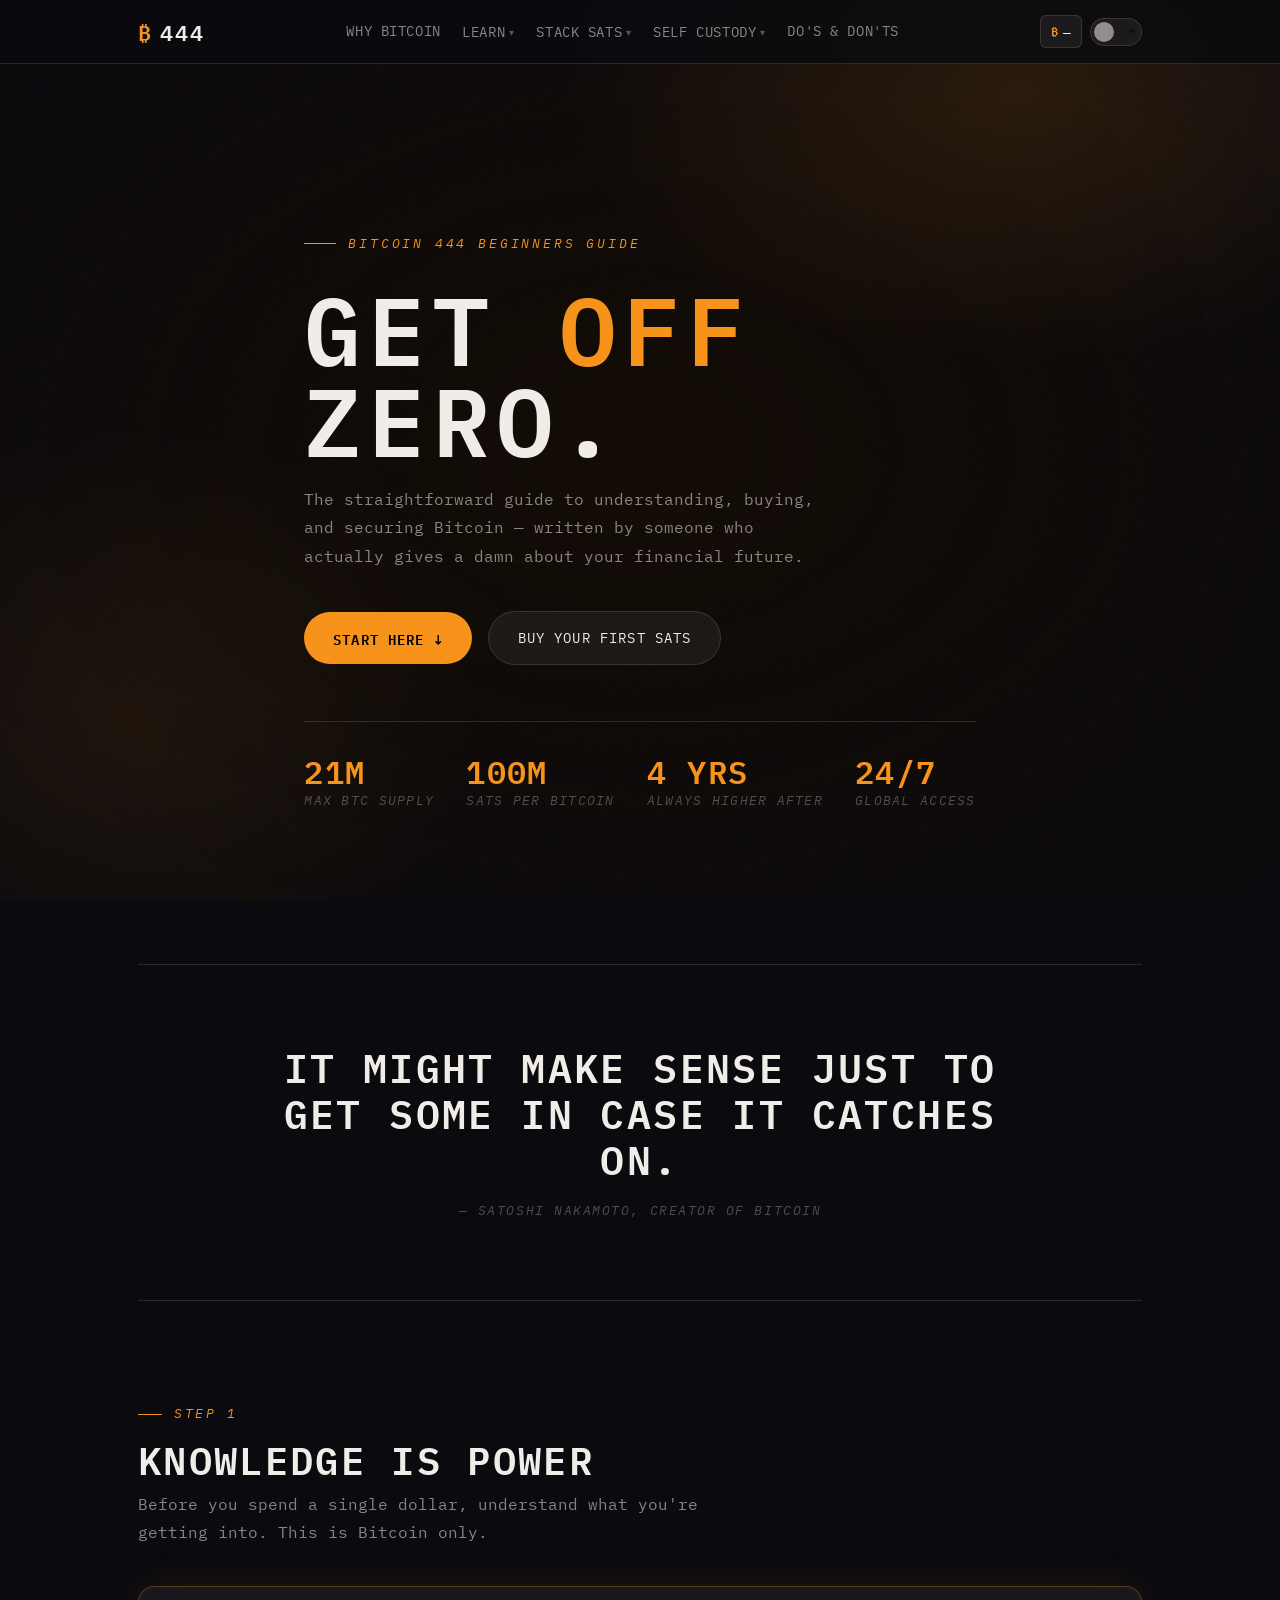
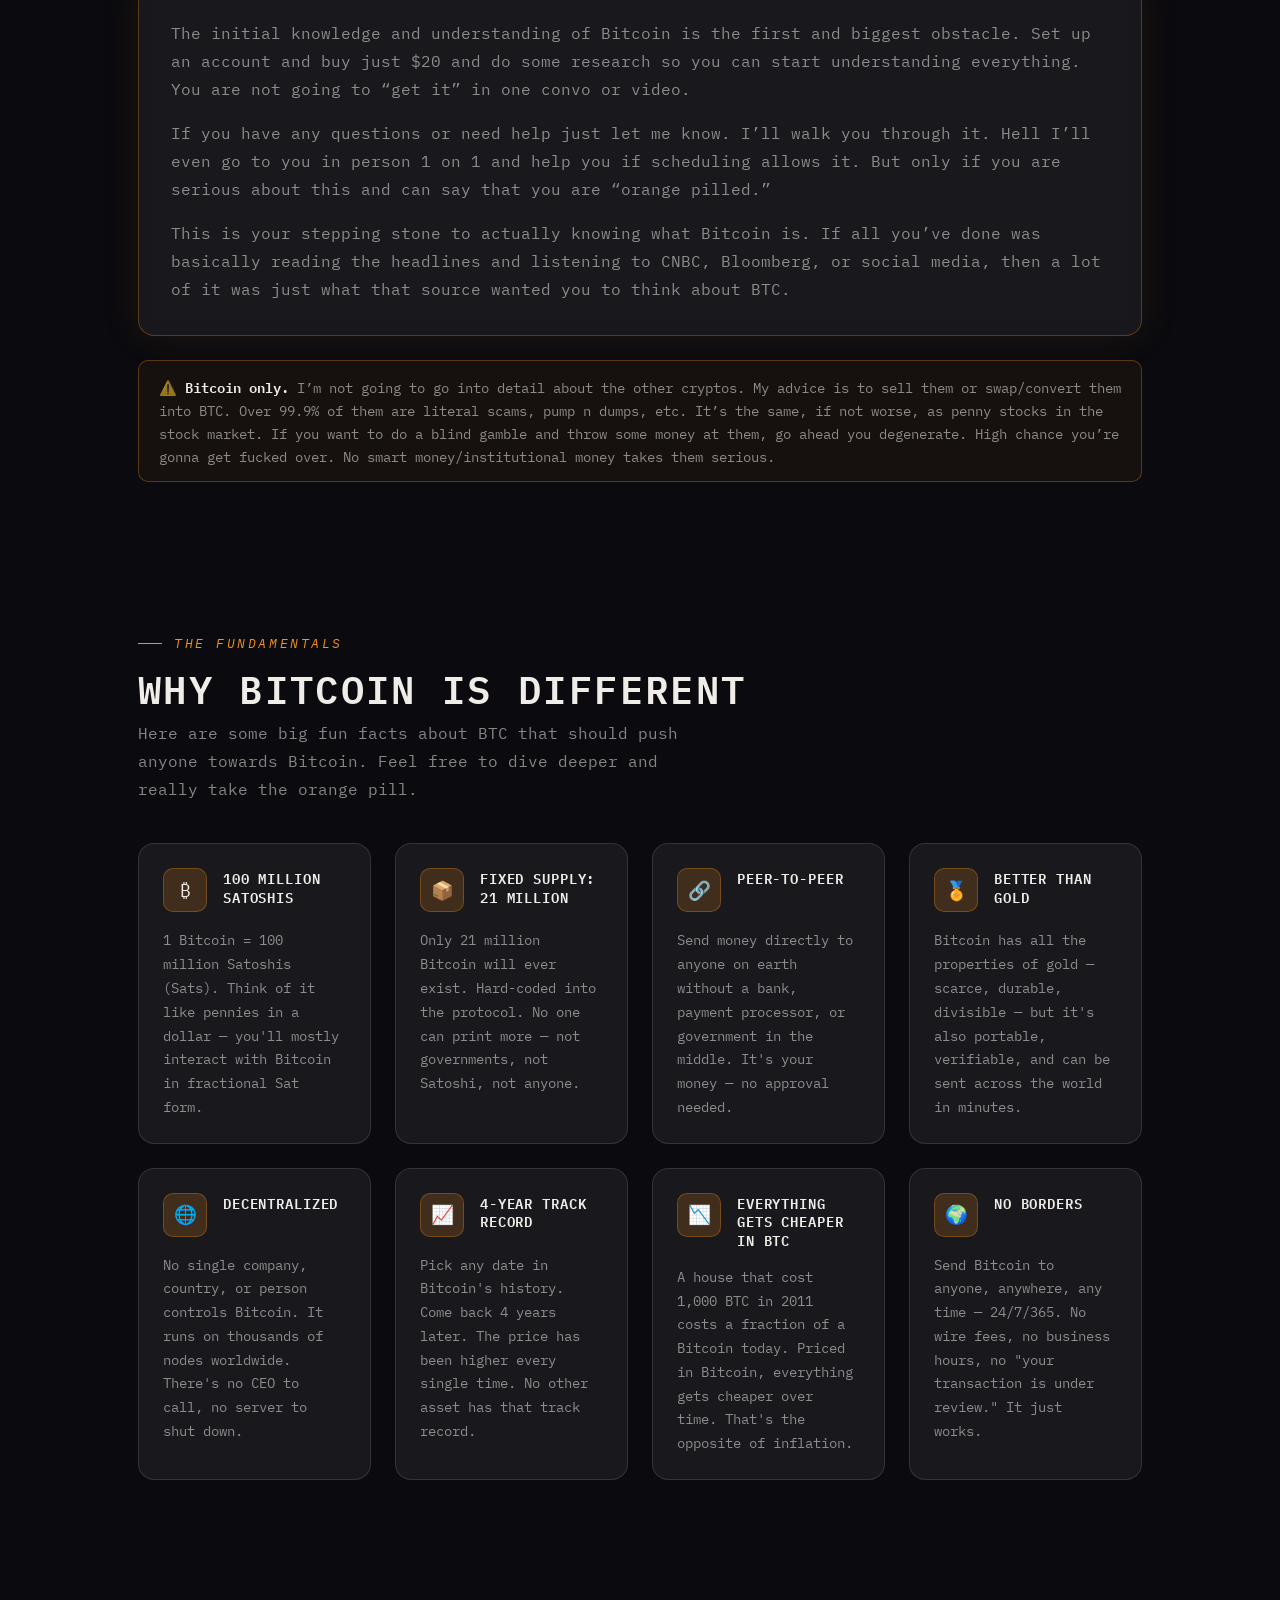
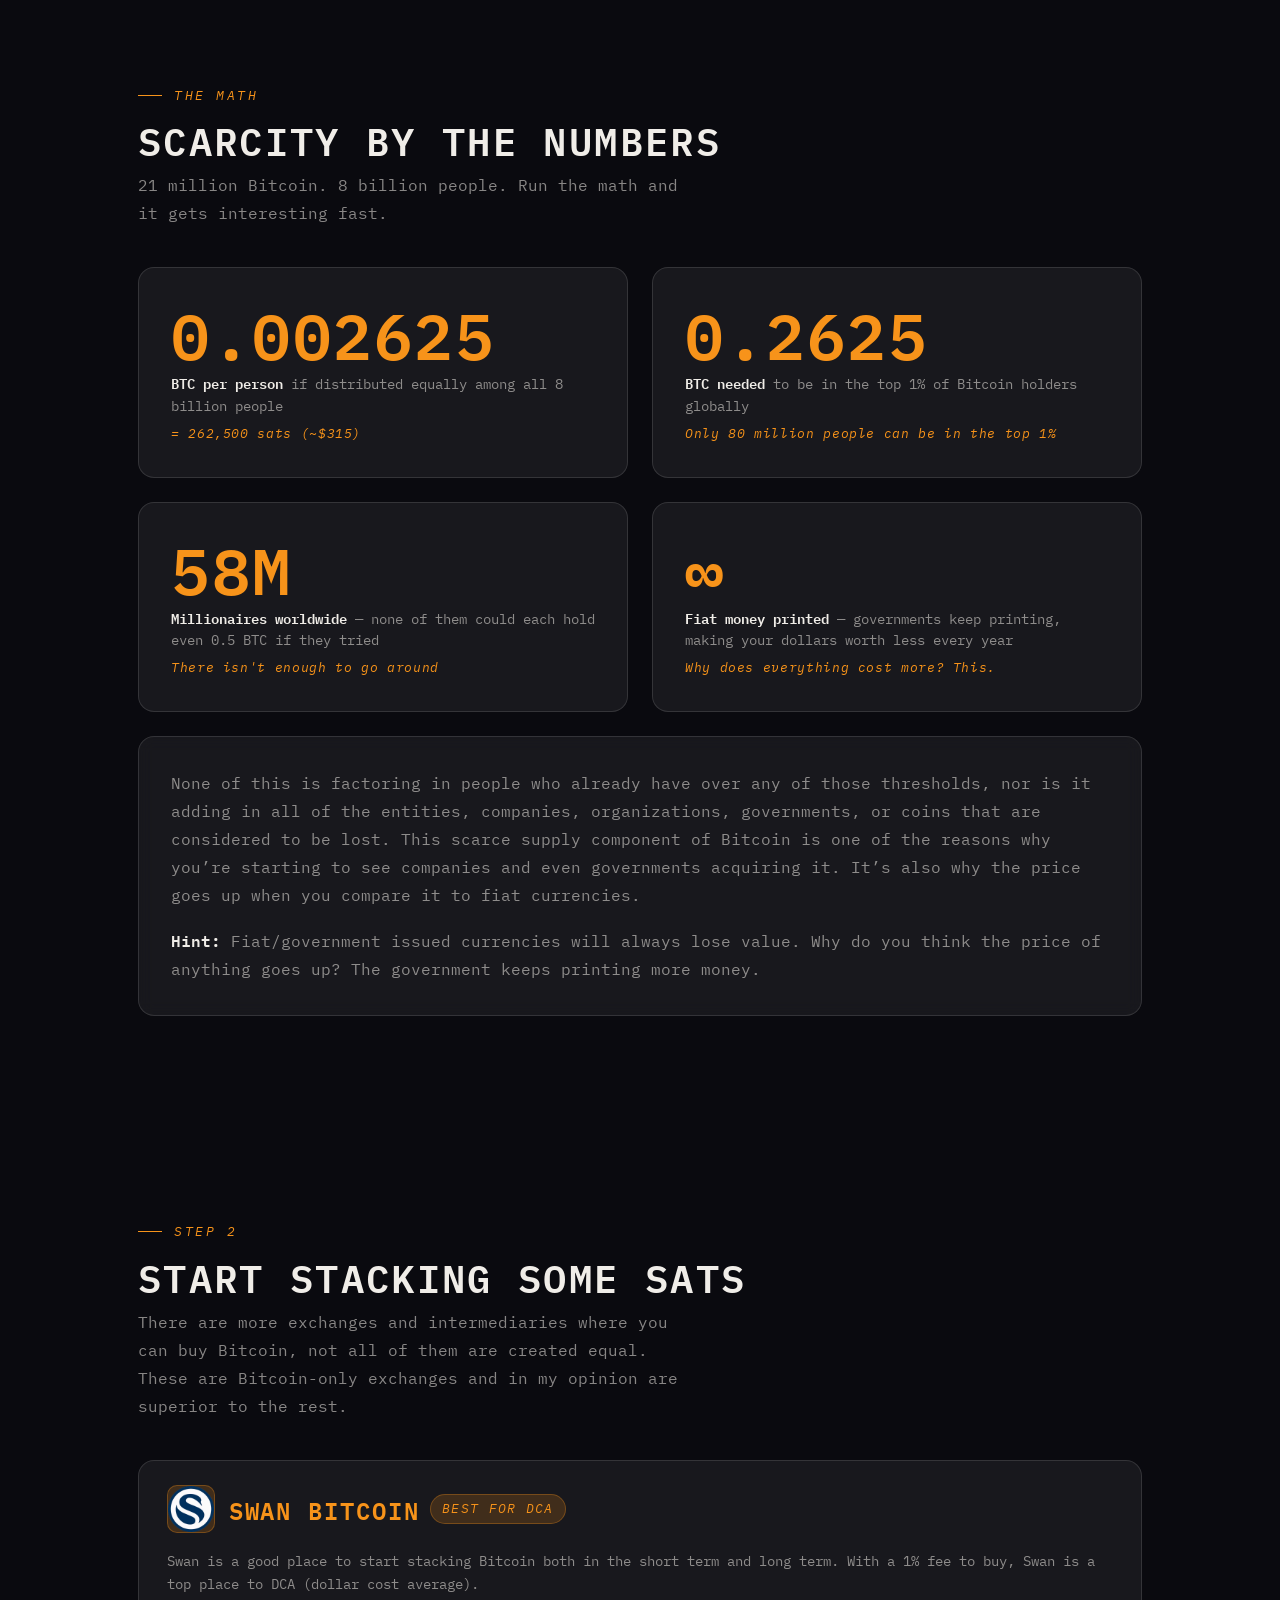
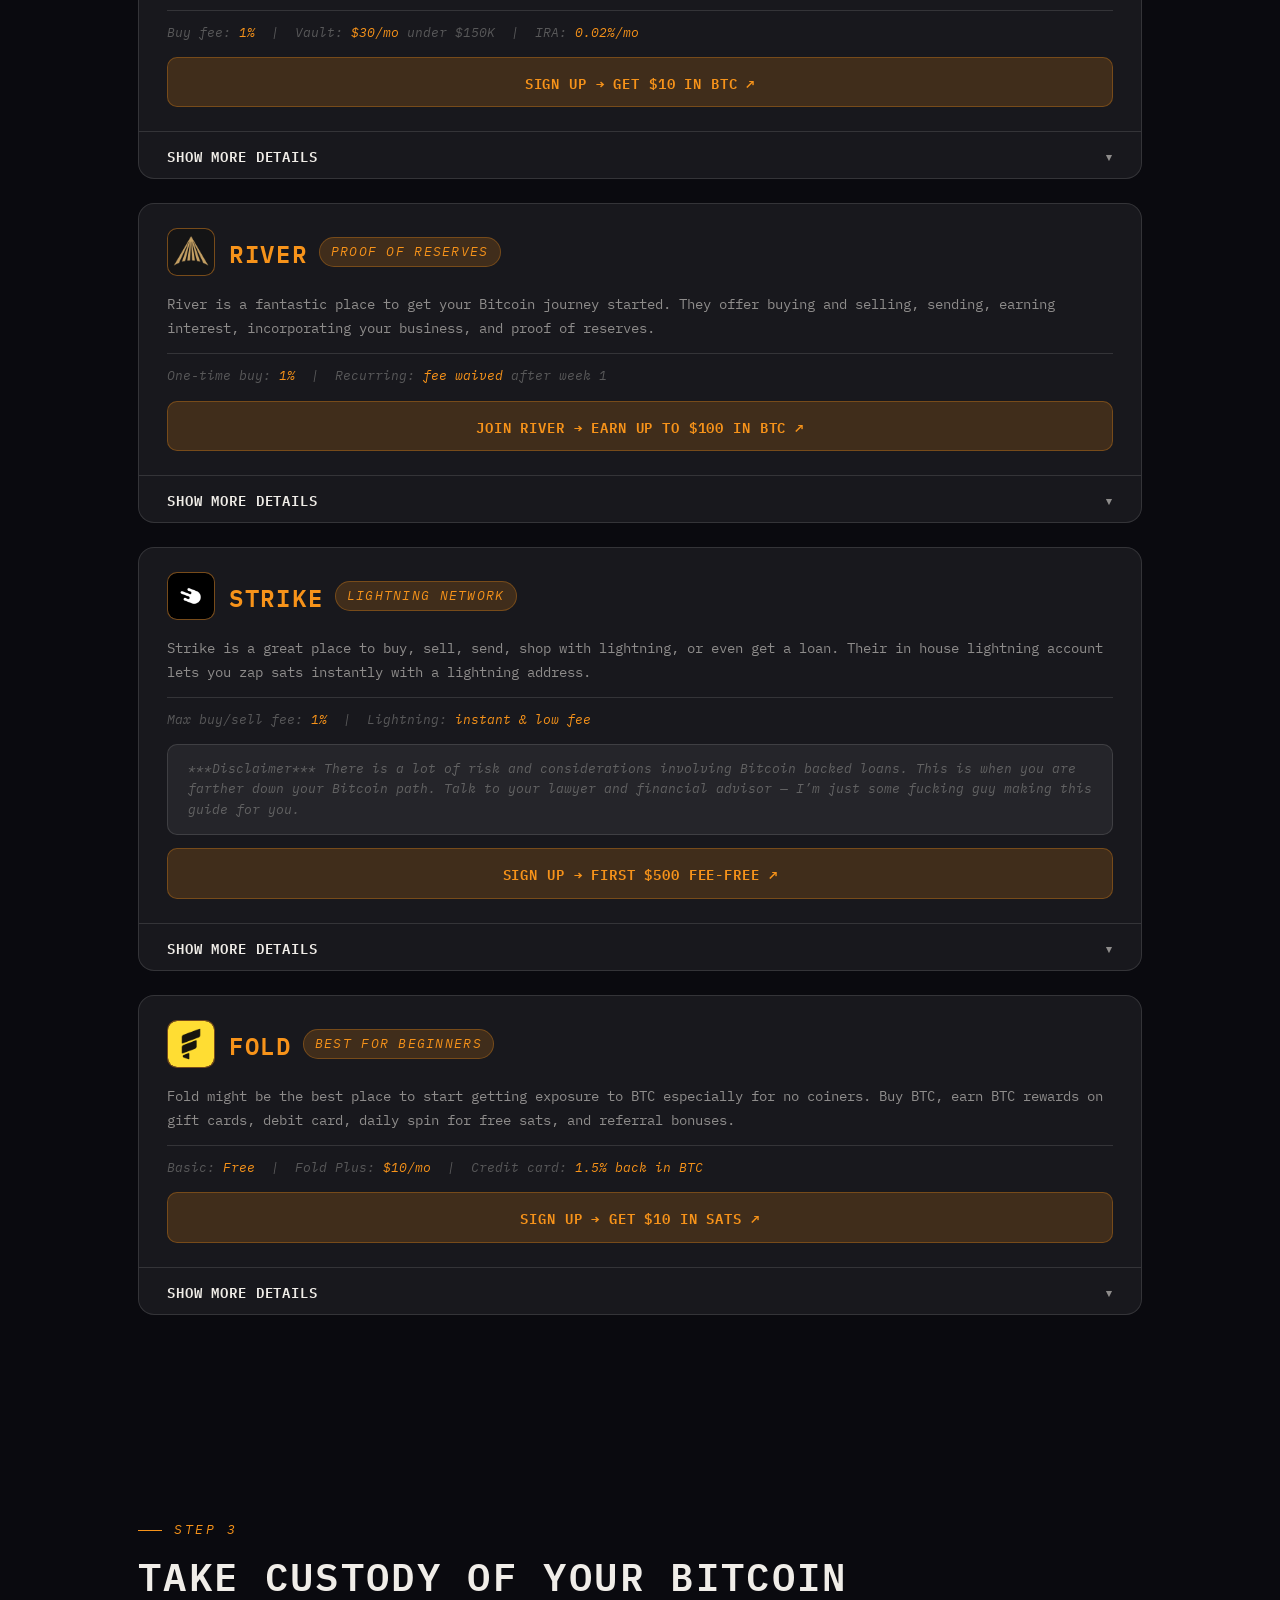
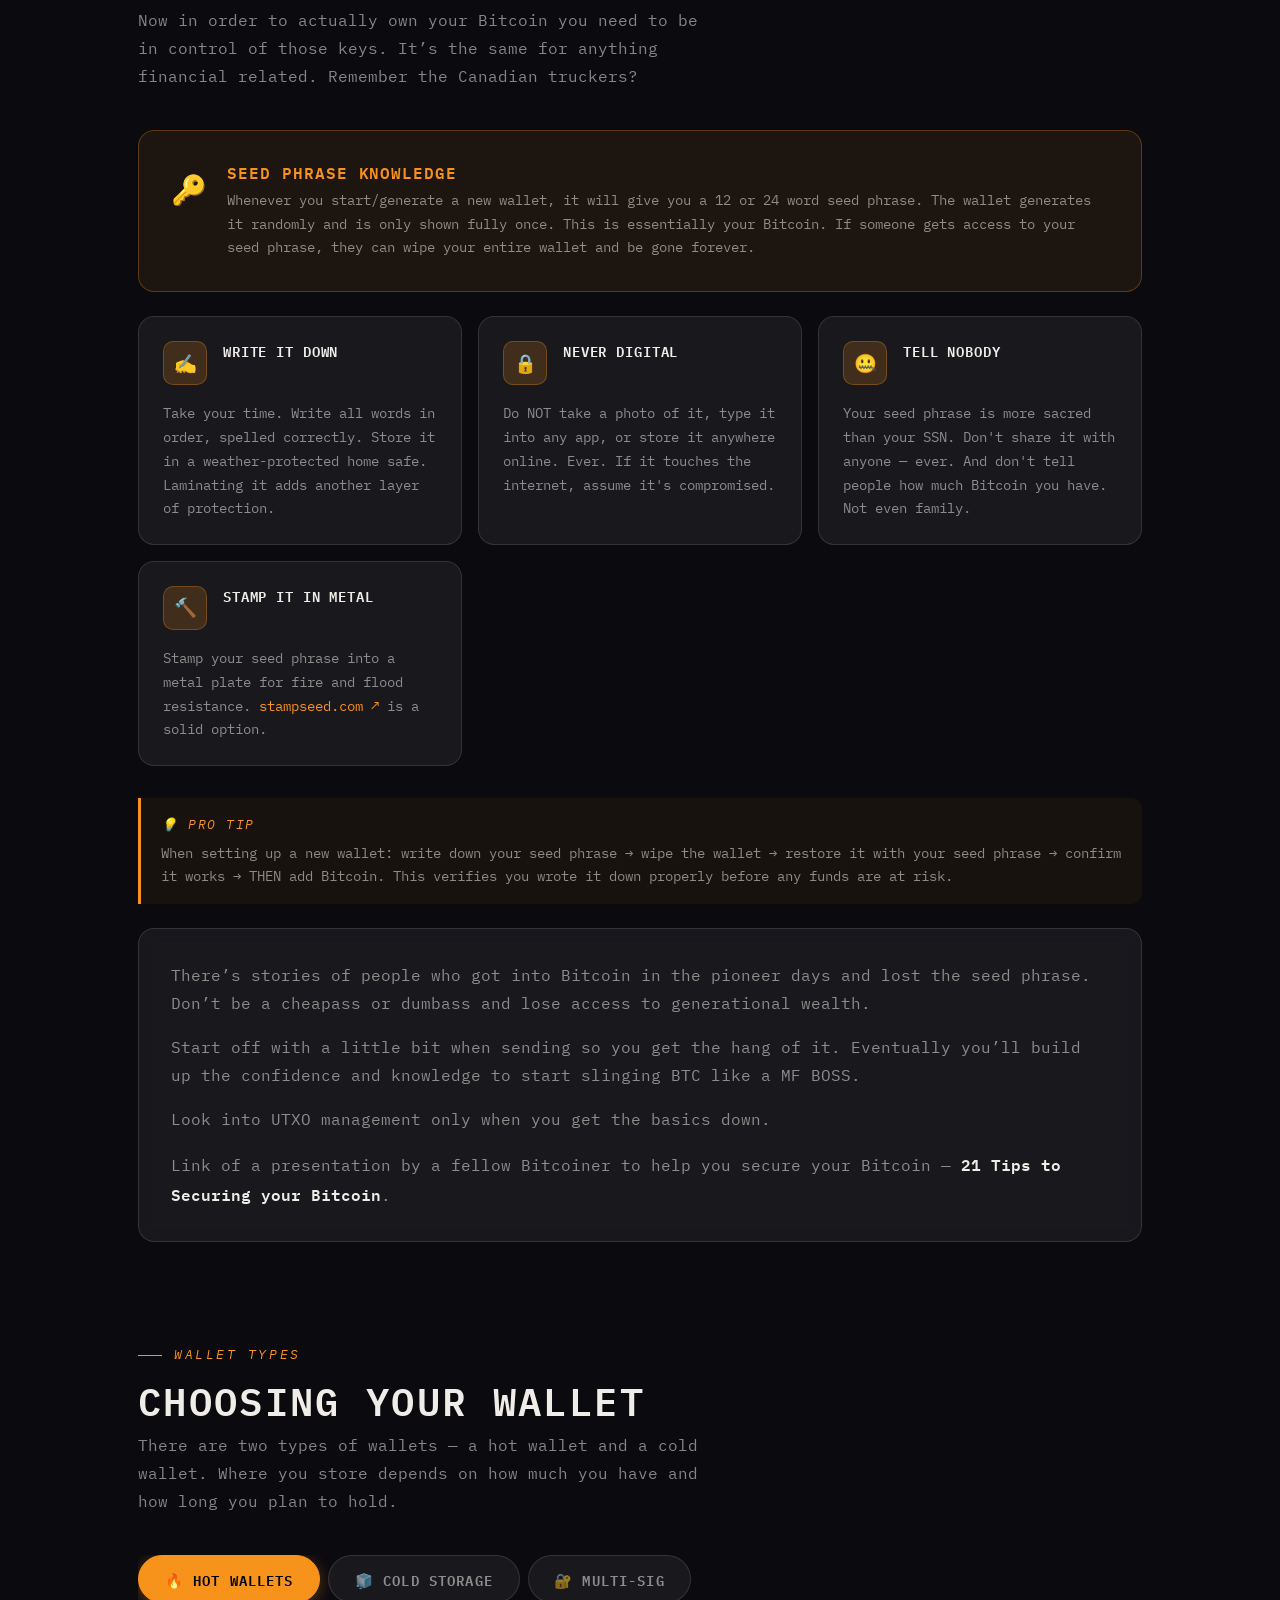
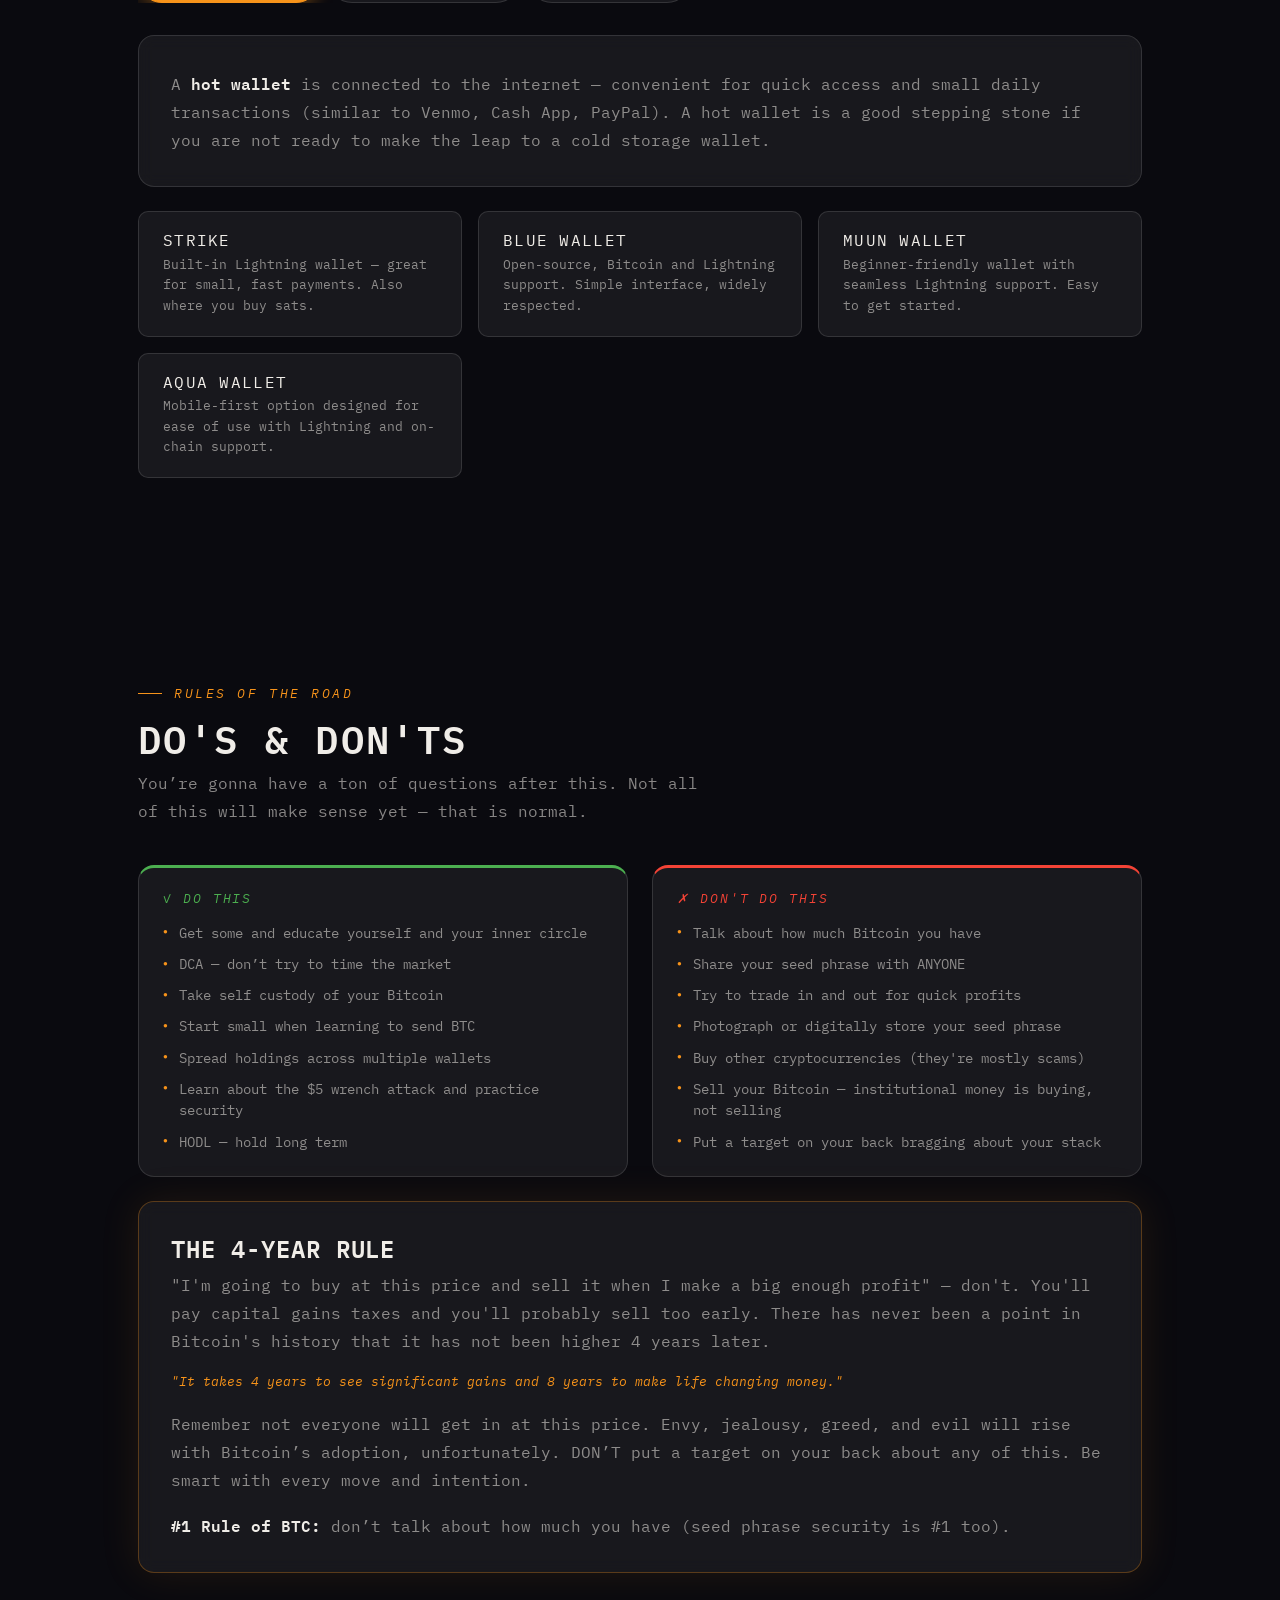
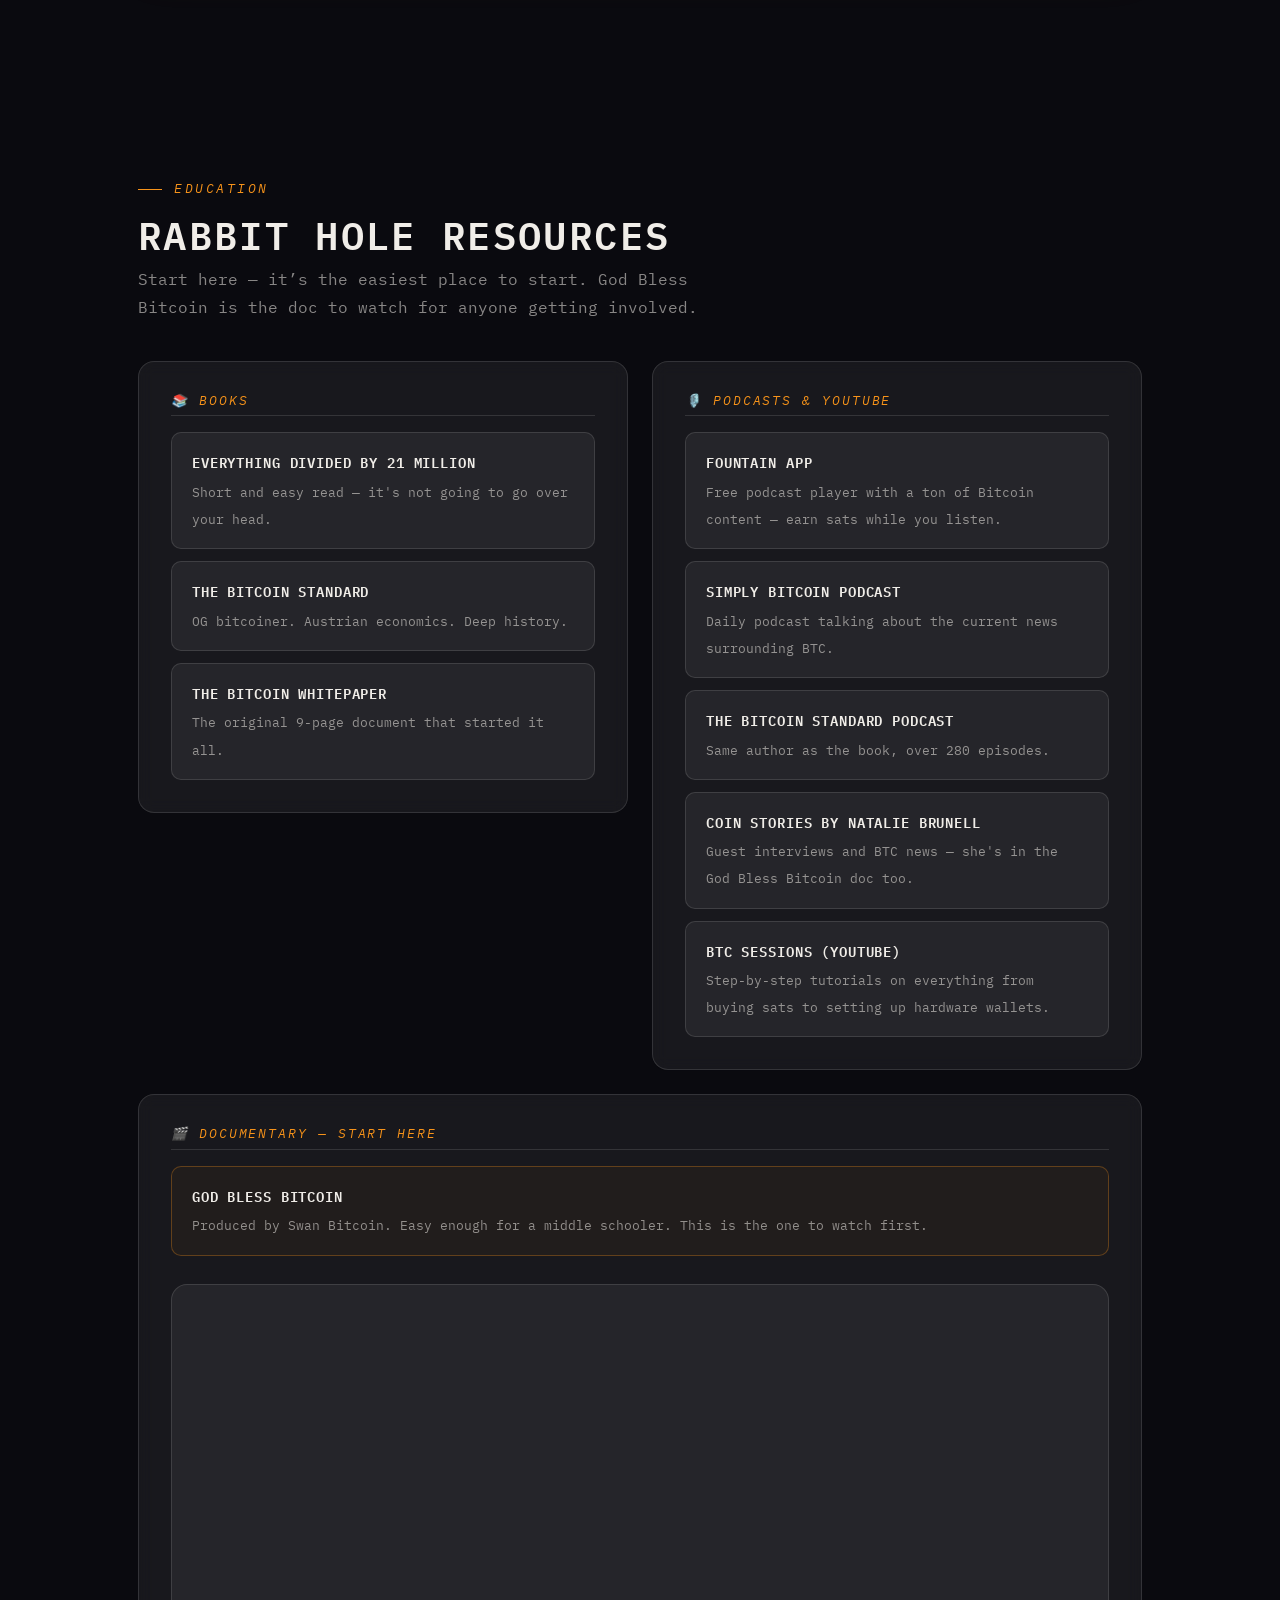
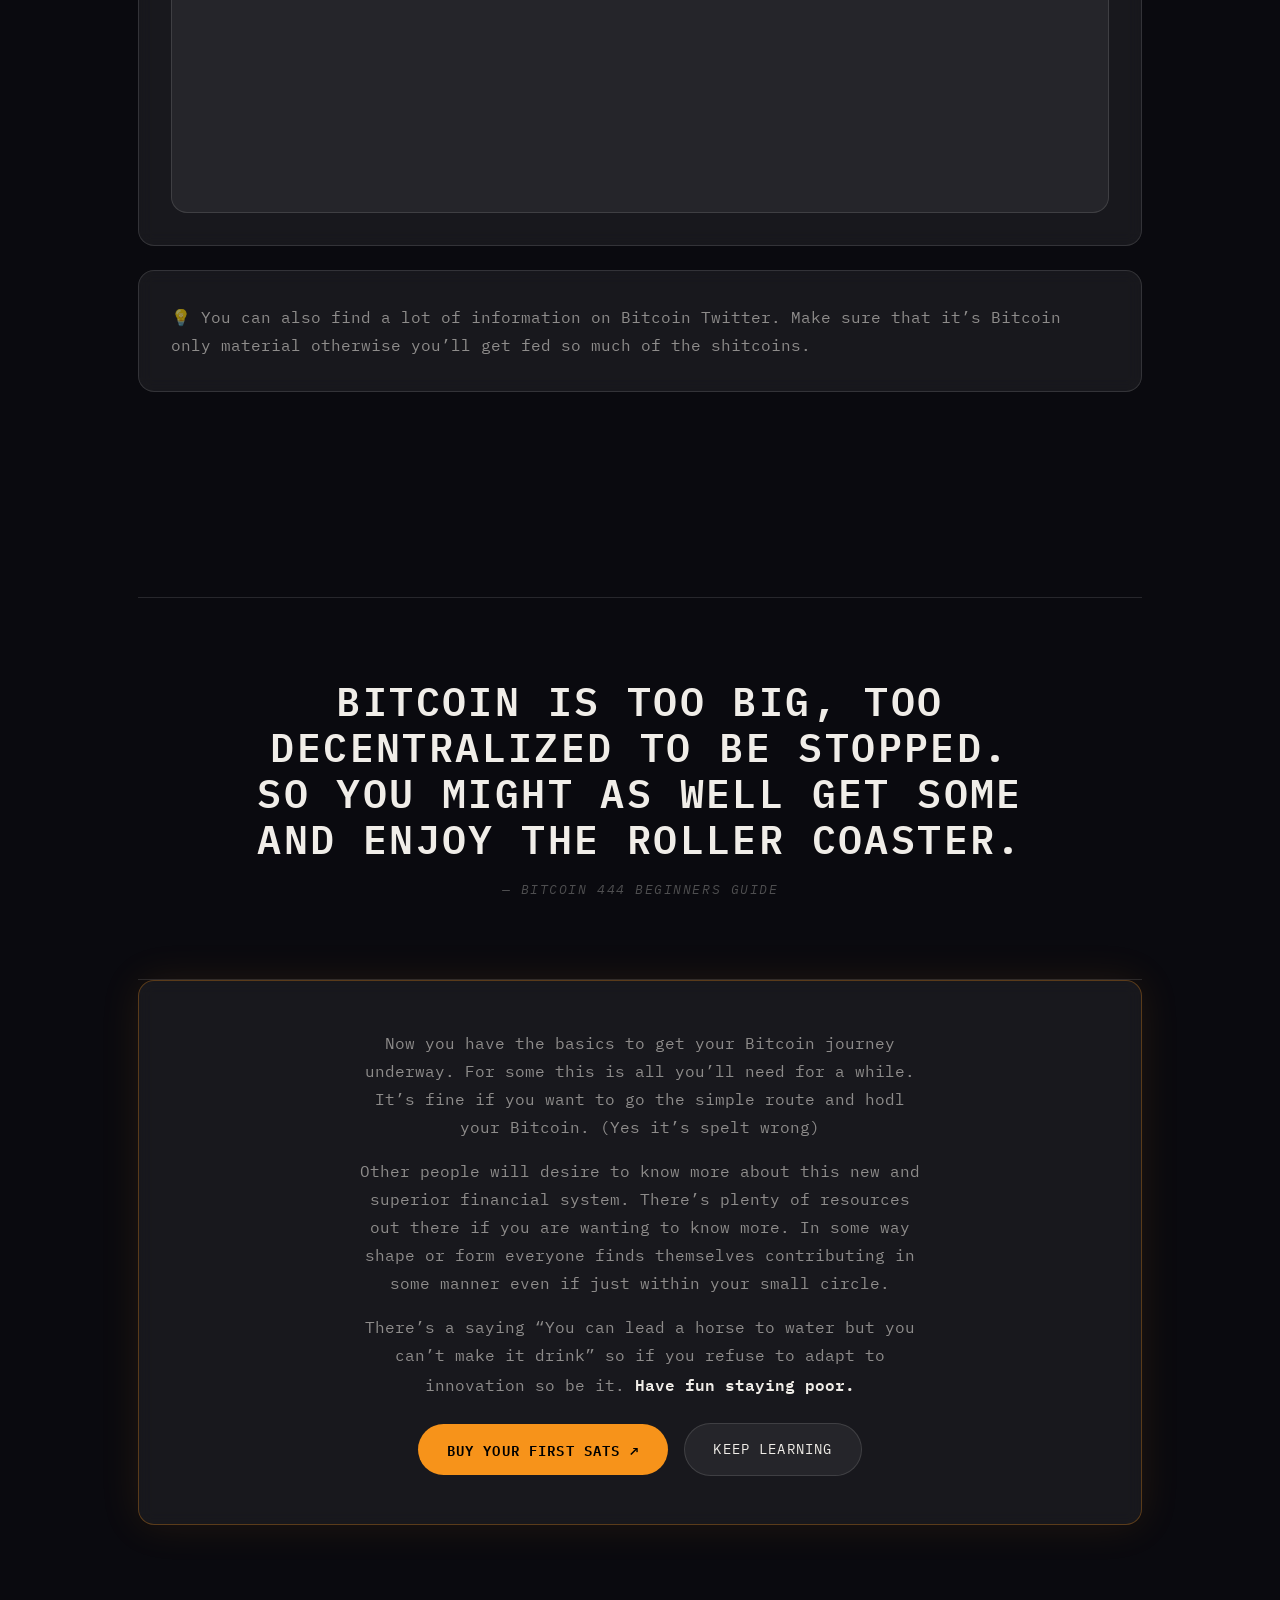
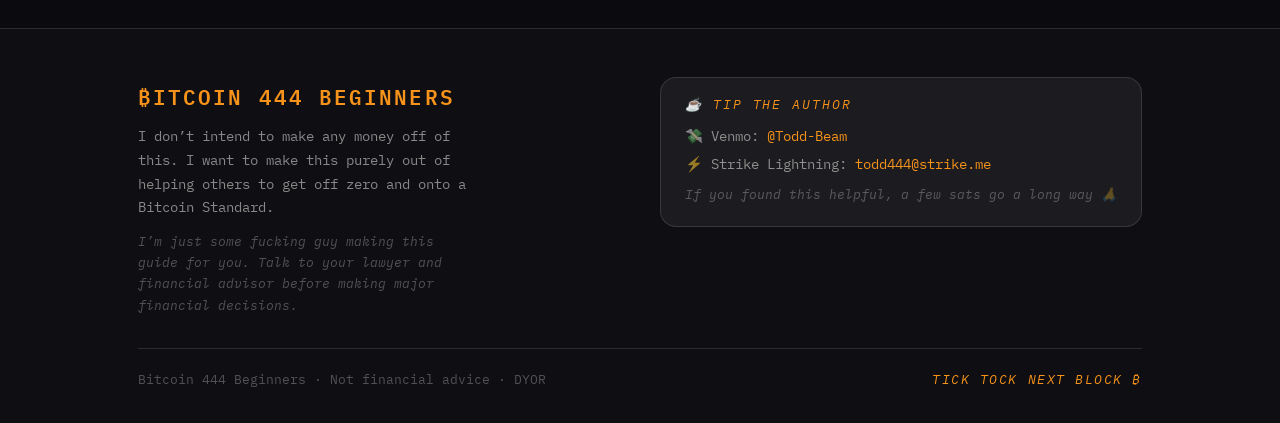
==== commit 6c1a4b91: "feat: IBM Plex Mono font overhaul, light/dark theme toggle, live BTC price, pill toggle, mobile fixe" ====
--- a/index.html
+++ b/index.html
@@ -6,10 +6,6 @@
   <title>Bitcoin 444 Beginners</title>
   <meta name="description" content="Bitcoin 444 — a straightforward beginner's guide to understanding, buying, and securing Bitcoin. Bitcoin only. Mobile-first." />
 
-  <!-- Fonts -->
-  <link rel="preconnect" href="https://fonts.googleapis.com" />
-  <link rel="preconnect" href="https://fonts.gstatic.com" crossorigin />
-  <link href="https://fonts.googleapis.com/css2?family=Bebas+Neue&family=DM+Sans:ital,opsz,wght@0,9..40,300;0,9..40,400;0,9..40,500;1,9..40,300&family=Space+Mono:wght@400;700&display=swap" rel="stylesheet" />
 
   <!-- Styles -->
   <link rel="stylesheet" href="./css/variables.css" />
@@ -60,11 +56,23 @@
           </div>
         </li>
         <li><a href="#dos-donts">Do's & Don'ts</a></li>
-        <li><a href="#exchanges" class="nav-cta">Get Started →</a></li>
       </ul>
-      <button class="hamburger" aria-label="Menu" aria-expanded="false" aria-controls="mobileMenu">
-        <span></span><span></span><span></span>
-      </button>
+      <div class="nav-controls">
+        <div class="btc-price" id="btcPrice" aria-label="Live Bitcoin price">
+          <span class="btc-price-label">₿</span>
+          <span class="btc-price-value" id="btcPriceValue">—</span>
+        </div>
+        <button class="theme-toggle" id="themeToggle" aria-label="Toggle light/dark mode" title="Toggle theme" role="switch" aria-checked="false">
+          <span class="toggle-track">
+            <span class="toggle-thumb"></span>
+            <span class="toggle-icon-sun">☀</span>
+            <span class="toggle-icon-moon">☾</span>
+          </span>
+        </button>
+        <button class="hamburger" aria-label="Menu" aria-expanded="false" aria-controls="mobileMenu">
+          <span></span><span></span><span></span>
+        </button>
+      </div>
     </div>
   </nav>
 
@@ -93,9 +101,6 @@
       <a href="#wallets" onclick="closeMenu()">Multi-Sig</a>
     </details>
     <a href="#dos-donts" onclick="closeMenu()">Do's & Don'ts</a>
-    <div class="mobile-cta">
-      <a href="#exchanges" onclick="closeMenu()">Get Started →</a>
-    </div>
   </div>
 
   <main class="page-offset" id="home">
@@ -631,9 +636,9 @@
         </div>
 
         <div class="glass-card orange-glow reveal">
-          <h3 style="font-family: 'Bebas Neue', sans-serif; font-size: 1.5rem; letter-spacing: 0.04em; margin-bottom: 0.75rem;">The 4-Year Rule</h3>
-          <p>“I’m going to buy at this price and sell it when I make a big enough profit” — don’t. You’ll pay capital gains taxes and you’ll probably sell too early. There has never been a point in Bitcoin’s history that it has not been higher 4 years later.</p>
-          <p class="mt-md" style="font-family: 'Space Mono', monospace; font-size: 0.82rem; color: var(--orange);">“It takes 4 years to see significant gains and 8 years to make life changing money.”</p>
+          <h3 style="font-family: var(--font-heading); font-weight: 600; font-size: 1.5rem; letter-spacing: 0.04em; margin-bottom: 0.75rem; text-transform: uppercase;">The 4-Year Rule</h3>
+          <p>"I'm going to buy at this price and sell it when I make a big enough profit" — don't. You'll pay capital gains taxes and you'll probably sell too early. There has never been a point in Bitcoin's history that it has not been higher 4 years later.</p>
+          <p class="mt-md" style="font-family: var(--font-mono); font-style: italic; font-size: 0.82rem; color: var(--orange);">"It takes 4 years to see significant gains and 8 years to make life changing money."</p>
           <p class="mt-md">Remember not everyone will get in at this price. Envy, jealousy, greed, and evil will rise with Bitcoin’s adoption, unfortunately. DON’T put a target on your back about any of this. Be smart with every move and intention.</p>
           <p class="mt-md"><strong>#1 Rule of BTC:</strong> don’t talk about how much you have (seed phrase security is #1 too).</p>
         </div>
--- a/css/variables.css
+++ b/css/variables.css
@@ -2,7 +2,48 @@
    BITCOIN 444 — CSS CUSTOM PROPERTIES (DESIGN TOKENS)
    ============================================================ */
 
+/* ── Local Fonts ── */
+@font-face {
+  font-family: 'IBM Plex Mono';
+  src: url('../assets/fonts/IBMPlexMono-Regular.ttf') format('truetype');
+  font-weight: 400;
+  font-style: normal;
+  font-display: swap;
+}
+
+@font-face {
+  font-family: 'IBM Plex Mono';
+  src: url('../assets/fonts/IBMPlexMono-Italic.ttf') format('truetype');
+  font-weight: 400;
+  font-style: italic;
+  font-display: swap;
+}
+
+@font-face {
+  font-family: 'IBM Plex Mono';
+  src: url('../assets/fonts/IBMPlexMono-SemiBold.ttf') format('truetype');
+  font-weight: 600;
+  font-style: normal;
+  font-display: swap;
+}
+
 :root {
+  /* ── Font Families ── */
+  --font-body:    'IBM Plex Mono', monospace;
+  --font-heading: 'IBM Plex Mono', monospace;
+  --font-mono:    'IBM Plex Mono', monospace;
+
+  /* ── Type Scale (Swiss 1.25 modular) ── */
+  --text-xs:   0.8rem;    /* 12.8px — micro labels */
+  --text-sm:   0.9rem;    /* 14.4px — captions, tags */
+  --text-base: 1rem;      /* 16px   — body */
+  --text-lg:   1.25rem;   /* 20px   — lead text */
+  --text-xl:   1.563rem;  /* 25px   — h4 */
+  --text-2xl:  1.953rem;  /* 31px   — h3 */
+  --text-3xl:  2.441rem;  /* 39px   — h2 */
+  --text-4xl:  3.052rem;  /* 49px   — h1 small */
+  --text-hero: clamp(3rem, 8vw, 6rem); /* hero h1 */
+
   /* ── Brand Colors ── */
   --orange:            #F7931A;
   --orange-light:      #ffa833;
@@ -92,4 +133,61 @@
   --shadow-card:       0 4px 24px rgba(0, 0, 0, 0.3);
   --shadow-orange:     0 8px 30px var(--orange-glow);
   --shadow-dropdown:   0 20px 60px rgba(0, 0, 0, 0.5), 0 0 0 1px rgba(247, 147, 26, 0.08);
+
+  /* ── Dropdown ── */
+  --dropdown-bg:       rgba(14, 14, 20, 0.97);
 }
+
+/* ── Light Mode Overrides ── */
+[data-theme="light"] {
+  /* Darker warm parchment — more contrast */
+  --bg:                #ddd8cf;
+  --bg-elevated:       #d4cfc5;
+
+  --surface:           rgba(0, 0, 0, 0.06);
+  --surface-hover:     rgba(0, 0, 0, 0.10);
+
+  /* More opaque glass so cards are clearly visible */
+  --glass:             rgba(255, 255, 255, 0.55);
+  --glass-hover:       rgba(255, 255, 255, 0.70);
+  --glass-border:      rgba(0, 0, 0, 0.18);
+  --glass-border-orange: rgba(247, 147, 26, 0.50);
+
+  /* Dark text for readability */
+  --text:              #1a1610;
+  --text-dim:          rgba(26, 22, 16, 0.65);
+  --text-faint:        rgba(26, 22, 16, 0.40);
+
+  /* Orange dim — darker so orange text is readable on it */
+  --orange-dim:        rgba(247, 147, 26, 0.22);
+
+  /* Dropdown — light opaque background */
+  --dropdown-bg:       rgba(232, 227, 218, 0.98);
+
+  --tab-knowledge:     rgba(74, 144, 217, 0.12);
+  --tab-knowledge-border: rgba(74, 144, 217, 0.35);
+  --tab-knowledge-active: rgba(74, 144, 217, 0.22);
+
+  --tab-stack:         rgba(76, 175, 80, 0.12);
+  --tab-stack-border:  rgba(76, 175, 80, 0.35);
+  --tab-stack-active:  rgba(76, 175, 80, 0.22);
+
+  --tab-custody:       rgba(156, 39, 176, 0.12);
+  --tab-custody-border: rgba(156, 39, 176, 0.35);
+  --tab-custody-active: rgba(156, 39, 176, 0.22);
+
+  --tab-rules:         rgba(233, 30, 99, 0.12);
+  --tab-rules-border:  rgba(233, 30, 99, 0.35);
+  --tab-rules-active:  rgba(233, 30, 99, 0.22);
+
+  --tab-resources:     rgba(247, 147, 26, 0.12);
+  --tab-resources-border: rgba(247, 147, 26, 0.35);
+  --tab-resources-active: rgba(247, 147, 26, 0.22);
+
+  --green-dim:         rgba(76, 175, 80, 0.15);
+  --red-dim:           rgba(244, 67, 54, 0.15);
+
+  --shadow-card:       0 4px 24px rgba(0, 0, 0, 0.12);
+  --shadow-orange:     0 8px 30px rgba(247, 147, 26, 0.25);
+  --shadow-dropdown:   0 20px 60px rgba(0, 0, 0, 0.18), 0 0 0 1px rgba(247, 147, 26, 0.12);
+}
--- a/css/base.css
+++ b/css/base.css
@@ -39,12 +39,14 @@
 body {
   background: var(--bg);
   color: var(--text);
-  font-family: 'DM Sans', sans-serif;
-  font-weight: 300;
+  font-family: var(--font-body);
+  font-weight: 400;
+  font-size: var(--text-base);
   line-height: 1.7;
   overflow-x: hidden;
   -webkit-font-smoothing: antialiased;
   -moz-osx-font-smoothing: grayscale;
+  transition: background var(--transition-slow), color var(--transition-slow);
 }
 
 /* ── Background Gradient ── */
@@ -58,6 +60,14 @@
     radial-gradient(ellipse 50% 60% at 10% 80%, rgba(247, 147, 26, 0.07) 0%, transparent 55%),
     radial-gradient(ellipse 80% 80% at 50% 50%, rgba(20, 12, 5, 0.95) 0%, transparent 100%);
   pointer-events: none;
+  transition: background var(--transition-slow);
+}
+
+[data-theme="light"] body::before {
+  background:
+    radial-gradient(ellipse 60% 50% at 80% 10%, rgba(247, 147, 26, 0.14) 0%, transparent 60%),
+    radial-gradient(ellipse 50% 60% at 10% 80%, rgba(247, 147, 26, 0.08) 0%, transparent 55%),
+    radial-gradient(ellipse 80% 80% at 50% 50%, rgba(221, 216, 207, 0.99) 0%, transparent 100%);
 }
 
 /* ── Grain Texture Overlay ── */
@@ -71,38 +81,45 @@
   opacity: 0.4;
 }
 
-/* ── Typography ── */
+/* ── Typography — Swiss Hierarchy ── */
 h1, h2, h3, h4, h5, h6 {
-  font-family: 'Bebas Neue', sans-serif;
-  letter-spacing: 0.03em;
-  line-height: 1;
+  font-family: var(--font-heading);
+  font-weight: 600;
+  letter-spacing: 0.04em;
+  line-height: 1.05;
   color: var(--text);
+  text-transform: uppercase;
 }
 
-h1 { font-size: clamp(3.5rem, 9vw, 7.5rem); }
-h2 { font-size: clamp(2.2rem, 5vw, 3.8rem); margin-bottom: 0.75rem; }
-h3 { font-size: clamp(1.4rem, 3vw, 2rem); }
-h4 { font-size: 1.1rem; font-family: 'DM Sans', sans-serif; font-weight: 500; letter-spacing: 0; }
+/* Swiss modular scale */
+h1 { font-size: var(--text-hero); }
+h2 { font-size: clamp(1.953rem, 4vw, 2.441rem); margin-bottom: 0.75rem; letter-spacing: 0.06em; }
+h3 { font-size: clamp(1.25rem, 2.5vw, 1.563rem); letter-spacing: 0.05em; }
+h4 { font-size: var(--text-base); font-weight: 600; letter-spacing: 0.08em; }
 
 p {
+  font-family: var(--font-body);
+  font-weight: 400;
+  font-size: var(--text-base);
   color: var(--text-dim);
   line-height: 1.75;
 }
 
 strong {
-  font-weight: 500;
+  font-weight: 600;
   color: var(--text);
 }
 
 em {
   font-style: italic;
+  font-family: var(--font-body);
   color: var(--text-dim);
 }
 
 /* ── Utility: Monospace Label ── */
 .mono {
-  font-family: 'Space Mono', monospace;
-  font-size: 0.75rem;
+  font-family: var(--font-mono);
+  font-size: var(--text-xs);
   letter-spacing: 0.15em;
   text-transform: uppercase;
 }
--- a/css/layout.css
+++ b/css/layout.css
@@ -27,8 +27,9 @@
 
 /* ── Section Label (eyebrow text) ── */
 .section-label {
-  font-family: 'Space Mono', monospace;
-  font-size: 0.72rem;
+  font-family: var(--font-mono);
+  font-style: italic;
+  font-size: var(--text-xs);
   letter-spacing: 0.2em;
   text-transform: uppercase;
   color: var(--orange);
@@ -49,8 +50,9 @@
 
 /* ── Section Intro Text ── */
 .section-intro {
+  font-family: var(--font-body);
+  font-size: var(--text-base);
   color: var(--text-dim);
-  font-size: clamp(0.95rem, 2vw, 1.05rem);
   max-width: 560px;
   margin-bottom: 2.5rem;
   line-height: 1.75;
--- a/css/nav.css
+++ b/css/nav.css
@@ -13,24 +13,31 @@
   backdrop-filter: var(--blur-lg);
   -webkit-backdrop-filter: var(--blur-lg);
   border-bottom: 1px solid var(--glass-border);
-  padding: 0 var(--container-pad);
   height: var(--nav-height);
+  transition: background var(--transition-slow), border-color var(--transition-slow);
+}
+
+[data-theme="light"] nav {
+  background: rgba(245, 242, 237, 0.85);
 }
 
 .nav-inner {
   max-width: var(--container-max);
   margin: 0 auto;
-  display: flex;
-  align-items: center;
-  justify-content: space-between;
+  padding: 0 var(--container-pad);
+  display: grid;
+  grid-template-columns: auto 1fr auto;
+  align-items: center;
   height: 100%;
 }
 
 /* ── Logo ── */
 .nav-logo {
-  font-family: 'Bebas Neue', sans-serif;
-  font-size: 1.6rem;
-  letter-spacing: 0.08em;
+  font-family: var(--font-heading);
+  font-weight: 600;
+  font-size: 1.4rem;
+  letter-spacing: 0.1em;
+  text-transform: uppercase;
   color: var(--orange);
   text-decoration: none;
   display: flex;
@@ -45,6 +52,7 @@
 .nav-links {
   display: flex;
   align-items: center;
+  justify-content: center;
   gap: 0.25rem;
   list-style: none;
 }
@@ -57,20 +65,21 @@
 .nav-btn {
   display: flex;
   align-items: center;
-  gap: 0.3rem;
-  padding: 0.45rem 0.85rem;
+  gap: 0.25rem;
+  padding: 0.45rem 0.55rem;
   border-radius: var(--radius-sm);
   color: var(--text-dim);
   text-decoration: none;
-  font-size: 0.85rem;
+  font-family: var(--font-body);
+  font-size: var(--text-sm);
   font-weight: 400;
-  letter-spacing: 0.02em;
+  letter-spacing: 0.04em;
+  text-transform: uppercase;
   transition: color var(--transition-fast), background var(--transition-fast);
   background: none;
   border: none;
   cursor: pointer;
   white-space: nowrap;
-  font-family: 'DM Sans', sans-serif;
   min-height: 44px; /* touch target */
 }
 
@@ -100,7 +109,7 @@
   top: 100%;
   left: 0;
   min-width: 200px;
-  background: rgba(14, 14, 20, 0.97);
+  background: var(--dropdown-bg);
   backdrop-filter: var(--blur-lg);
   -webkit-backdrop-filter: var(--blur-lg);
   border: 1px solid var(--glass-border);
@@ -133,18 +142,106 @@
   display: block;
 }
 
-/* ── CTA Button ── */
-.nav-cta {
-  background: var(--orange) !important;
-  color: #000 !important;
-  font-weight: 500 !important;
-  padding: 0.45rem 1.1rem !important;
-  border-radius: var(--radius-pill) !important;
-}
-
-.nav-cta:hover {
-  background: var(--orange-light) !important;
-  color: #000 !important;
+/* ── BTC Live Price ── */
+.btc-price {
+  display: flex;
+  align-items: center;
+  gap: 0.3rem;
+  font-family: var(--font-mono);
+  font-size: var(--text-xs);
+  font-weight: 600;
+  letter-spacing: 0.04em;
+  color: var(--text-dim);
+  white-space: nowrap;
+  padding: 0.3rem 0.6rem;
+  border-radius: var(--radius-xs);
+  border: 1px solid var(--glass-border);
+  background: var(--glass);
+  transition: color var(--transition-base), background var(--transition-slow);
+}
+
+.btc-price-label {
+  color: var(--orange);
+  font-size: 0.75rem;
+}
+
+.btc-price-value {
+  color: var(--text);
+}
+
+/* ── Theme Toggle (pill switch) ── */
+.theme-toggle {
+  display: flex;
+  align-items: center;
+  background: none;
+  border: none;
+  cursor: pointer;
+  padding: 0;
+  flex-shrink: 0;
+}
+
+.toggle-track {
+  position: relative;
+  width: 52px;
+  height: 28px;
+  border-radius: var(--radius-pill);
+  background: var(--glass);
+  border: 1px solid var(--glass-border);
+  display: flex;
+  align-items: center;
+  transition: background var(--transition-base), border-color var(--transition-base), box-shadow var(--transition-base);
+  overflow: hidden;
+}
+
+.theme-toggle:hover .toggle-track {
+  border-color: var(--orange);
+  box-shadow: 0 0 10px rgba(247, 147, 26, 0.2);
+}
+
+.toggle-thumb {
+  position: absolute;
+  left: 3px;
+  width: 20px;
+  height: 20px;
+  border-radius: 50%;
+  background: var(--text-dim);
+  transition: transform var(--transition-base), background var(--transition-base);
+  z-index: 2;
+}
+
+/* Light mode: thumb slides right, track turns orange-tinted */
+[data-theme="light"] .toggle-thumb {
+  transform: translateX(24px);
+  background: var(--orange);
+}
+
+[data-theme="light"] .toggle-track {
+  background: var(--orange-dim);
+  border-color: var(--glass-border-orange);
+}
+
+.toggle-icon-sun,
+.toggle-icon-moon {
+  position: absolute;
+  font-size: 0.65rem;
+  line-height: 1;
+  transition: opacity var(--transition-base);
+  z-index: 1;
+}
+
+/* Dark mode: sun on right (hint to switch to light) */
+.toggle-icon-sun  { right: 5px; opacity: 0.5; }
+.toggle-icon-moon { left: 5px;  opacity: 0; }
+
+/* Light mode: moon on left (hint to switch to dark) */
+[data-theme="light"] .toggle-icon-sun  { opacity: 0; }
+[data-theme="light"] .toggle-icon-moon { opacity: 0.6; }
+
+/* ── Nav Controls (theme toggle + hamburger group) ── */
+.nav-controls {
+  display: flex;
+  align-items: center;
+  gap: 0.5rem;
 }
 
 /* ── Hamburger ── */
@@ -190,7 +287,7 @@
   top: var(--nav-height);
   left: 0;
   right: 0;
-  background: rgba(10, 10, 15, 0.98);
+  background: var(--dropdown-bg);
   backdrop-filter: var(--blur-lg);
   -webkit-backdrop-filter: var(--blur-lg);
   border-bottom: 1px solid var(--glass-border);
@@ -266,24 +363,6 @@
   font-size: 0.88rem;
   border-bottom: none;
   min-height: 44px;
-}
-
-.mobile-menu .mobile-cta {
-  margin-top: 1rem;
-  display: flex;
-  justify-content: center;
-}
-
-.mobile-menu .mobile-cta a {
-  background: var(--orange);
-  color: #000 !important;
-  font-weight: 500;
-  padding: 0.75rem 2rem;
-  border-radius: var(--radius-pill);
-  border-bottom: none;
-  font-size: 0.9rem;
-  justify-content: center;
-  min-height: 48px;
 }
 
 /* ── Section Tab Bar ── */
@@ -338,7 +417,7 @@
   border-right: 1px solid var(--glass-border);
   background: transparent;
   min-height: 44px;
-  font-family: 'DM Sans', sans-serif;
+  font-family: var(--font-body);
 }
 
 .section-tab:last-child {
--- a/css/hero.css
+++ b/css/hero.css
@@ -19,8 +19,9 @@
 
 /* ── Eyebrow Label ── */
 .hero-eyebrow {
-  font-family: 'Space Mono', monospace;
-  font-size: 0.72rem;
+  font-family: var(--font-mono);
+  font-style: italic;
+  font-size: var(--text-xs);
   letter-spacing: 0.22em;
   color: var(--orange);
   text-transform: uppercase;
@@ -41,12 +42,14 @@
 
 /* ── Main Heading ── */
 .hero h1 {
-  font-family: 'Bebas Neue', sans-serif;
-  font-size: clamp(4rem, 10vw, 8rem);
-  line-height: 0.92;
-  letter-spacing: 0.02em;
+  font-family: var(--font-heading);
+  font-weight: 600;
+  font-size: var(--text-hero);
+  line-height: 0.95;
+  letter-spacing: 0.06em;
   margin-bottom: 1.5rem;
   color: var(--text);
+  text-transform: uppercase;
 }
 
 .hero h1 .accent {
@@ -55,11 +58,13 @@
 
 /* ── Subtitle ── */
 .hero-sub {
-  font-size: clamp(1rem, 2vw, 1.15rem);
+  font-family: var(--font-body);
+  font-weight: 400;
+  font-size: var(--text-base);
   color: var(--text-dim);
   margin-bottom: 2.5rem;
   max-width: 520px;
-  line-height: 1.75;
+  line-height: 1.8;
 }
 
 /* ── Stats Bar ── */
@@ -73,19 +78,22 @@
 }
 
 .hero-stat .num {
-  font-family: 'Bebas Neue', sans-serif;
-  font-size: 2.2rem;
+  font-family: var(--font-heading);
+  font-weight: 600;
+  font-size: 2rem;
   color: var(--orange);
   line-height: 1;
+  letter-spacing: 0.04em;
 }
 
 .hero-stat .label {
-  font-size: 0.72rem;
+  font-family: var(--font-mono);
+  font-style: italic;
+  font-size: var(--text-xs);
   color: var(--text-faint);
   letter-spacing: 0.1em;
   text-transform: uppercase;
-  margin-top: 0.2rem;
-  font-family: 'Space Mono', monospace;
+  margin-top: 0.25rem;
 }
 
 /* ── Background BTC Symbol ── */
@@ -96,7 +104,8 @@
   transform: translateY(-50%);
   font-size: clamp(8rem, 22vw, 20rem);
   opacity: 0.035;
-  font-family: 'Bebas Neue', sans-serif;
+  font-family: var(--font-heading);
+  font-weight: 600;
   color: var(--orange);
   pointer-events: none;
   user-select: none;
@@ -115,10 +124,11 @@
   align-items: center;
   gap: 0.4rem;
   color: var(--text-faint);
-  font-size: 0.68rem;
+  font-size: var(--text-xs);
   letter-spacing: 0.18em;
   text-transform: uppercase;
-  font-family: 'Space Mono', monospace;
+  font-family: var(--font-mono);
+  font-style: italic;
   z-index: 2;
 }
 
--- a/css/cards.css
+++ b/css/cards.css
@@ -10,7 +10,7 @@
   padding: var(--space-xl);
   backdrop-filter: var(--blur-sm);
   -webkit-backdrop-filter: var(--blur-sm);
-  transition: border-color var(--transition-base), transform var(--transition-base);
+  transition: border-color var(--transition-base), transform var(--transition-base), background var(--transition-slow);
 }
 
 .glass-card:hover {
@@ -42,7 +42,6 @@
 
 .fact-card:hover {
   border-color: var(--glass-border-orange);
-  background: var(--surface-hover);
 }
 
 .fact-card-top {
@@ -71,19 +70,21 @@
 
 .fact-text strong {
   display: block;
-  font-weight: 500;
+  font-family: var(--font-heading);
+  font-weight: 600;
+  font-size: var(--text-sm);
+  color: var(--text);
+  letter-spacing: 0.06em;
+  text-transform: uppercase;
+  line-height: 1.3;
   margin-bottom: 0;
-  font-size: 0.95rem;
-  color: var(--text);
-  font-family: 'DM Sans', sans-serif;
-  letter-spacing: 0;
-  line-height: 1.3;
 }
 
 .fact-body {
-  font-size: 0.85rem;
-  color: var(--text-dim);
-  line-height: 1.6;
+  font-family: var(--font-body);
+  font-size: var(--text-sm);
+  color: var(--text-dim);
+  line-height: 1.65;
   margin-top: var(--space-sm);
   flex: 1;
 }
@@ -147,9 +148,11 @@
 }
 
 .exchange-name {
-  font-family: 'Bebas Neue', sans-serif;
-  font-size: 1.8rem;
-  letter-spacing: 0.06em;
+  font-family: var(--font-heading);
+  font-weight: 600;
+  font-size: 1.5rem;
+  letter-spacing: 0.08em;
+  text-transform: uppercase;
   color: var(--orange);
   line-height: 1;
 }
@@ -157,7 +160,9 @@
 .exchange-tag {
   display: inline-flex;
   align-items: center;
-  font-size: 0.7rem;
+  font-family: var(--font-mono);
+  font-style: italic;
+  font-size: var(--text-xs);
   letter-spacing: 0.1em;
   text-transform: uppercase;
   color: var(--orange);
@@ -177,14 +182,16 @@
 }
 
 .exchange-desc {
-  font-size: 0.88rem;
+  font-family: var(--font-body);
+  font-size: var(--text-sm);
   color: var(--text-dim);
   line-height: 1.65;
 }
 
 .exchange-fee {
-  font-family: 'Space Mono', monospace;
-  font-size: 0.75rem;
+  font-family: var(--font-mono);
+  font-style: italic;
+  font-size: var(--text-xs);
   color: var(--text-faint);
   border-top: 1px solid var(--glass-border);
   padding-top: 0.75rem;
@@ -202,15 +209,17 @@
   gap: 0.5rem;
   color: var(--orange);
   text-decoration: none;
-  font-size: 0.88rem;
-  font-weight: 600;
+  font-family: var(--font-body);
+  font-size: var(--text-sm);
+  font-weight: 600;
+  letter-spacing: 0.06em;
+  text-transform: uppercase;
   background: var(--orange-dim);
   border: 1px solid var(--glass-border-orange);
   border-radius: var(--radius-sm);
   padding: 0.75rem 1.25rem;
   min-height: 48px;
   transition: background var(--transition-fast), gap var(--transition-fast);
-  letter-spacing: 0.01em;
 }
 
 .exchange-link:hover {
@@ -218,6 +227,18 @@
   gap: 0.75rem;
 }
 
+/* Light mode: solid dark button for contrast */
+[data-theme="light"] .exchange-link {
+  background: #1a1610;
+  color: var(--orange);
+  border-color: #1a1610;
+}
+
+[data-theme="light"] .exchange-link:hover {
+  background: #2a2218;
+  border-color: #2a2218;
+}
+
 /* Exchange accordion toggle */
 .exchange-toggle {
   width: 100%;
@@ -225,25 +246,29 @@
   align-items: center;
   justify-content: space-between;
   padding: 0.75rem 1.75rem;
-  background: var(--surface);
+  background: transparent;
   border: none;
   border-top: 1px solid var(--glass-border);
-  color: var(--text-dim);
-  font-size: 0.8rem;
-  font-family: 'DM Sans', sans-serif;
+  color: var(--text);
+  font-family: var(--font-body);
+  font-size: var(--text-sm);
+  font-weight: 600;
+  letter-spacing: 0.06em;
+  text-transform: uppercase;
   cursor: pointer;
   transition: background var(--transition-fast), color var(--transition-fast);
   min-height: 44px;
 }
 
 .exchange-toggle:hover {
-  background: var(--surface-hover);
-  color: var(--text);
+  background: var(--surface);
+  color: var(--orange);
 }
 
 .exchange-toggle .toggle-icon {
   font-size: 0.7rem;
   transition: transform var(--transition-base);
+  color: var(--text-dim);
 }
 
 .exchange-card.open .exchange-toggle .toggle-icon {
@@ -256,7 +281,7 @@
   transition: max-height 0.35s ease, padding 0.35s ease;
   padding: 0 1.75rem;
   border-top: 0px solid var(--glass-border);
-  background: rgba(0, 0, 0, 0.15);
+  background: var(--surface);
 }
 
 .exchange-card.open .exchange-details {
@@ -380,16 +405,18 @@
 
 .resource-item strong {
   display: block;
+  font-family: var(--font-heading);
+  font-weight: 600;
+  font-size: var(--text-sm);
   color: var(--text);
-  font-size: 0.92rem;
-  font-weight: 500;
+  letter-spacing: 0.06em;
+  text-transform: uppercase;
   margin-bottom: 0.25rem;
-  font-family: 'DM Sans', sans-serif;
-  letter-spacing: 0;
 }
 
 .resource-item span {
-  font-size: 0.8rem;
+  font-family: var(--font-body);
+  font-size: var(--text-xs);
   color: var(--text-dim);
   line-height: 1.5;
 }
@@ -408,23 +435,27 @@
 }
 
 .scarcity-num {
-  font-family: 'Bebas Neue', sans-serif;
-  font-size: clamp(2.5rem, 5vw, 4.5rem);
+  font-family: var(--font-heading);
+  font-weight: 600;
+  font-size: clamp(2.2rem, 5vw, 4rem);
   color: var(--orange);
   line-height: 1;
+  letter-spacing: 0.04em;
   margin-bottom: 0.5rem;
 }
 
 .scarcity-label {
-  font-size: 0.88rem;
+  font-family: var(--font-body);
+  font-size: var(--text-sm);
   color: var(--text-dim);
   margin-bottom: 0.4rem;
   line-height: 1.5;
 }
 
 .scarcity-sub {
-  font-family: 'Space Mono', monospace;
-  font-size: 0.72rem;
+  font-family: var(--font-mono);
+  font-style: italic;
+  font-size: var(--text-xs);
   color: var(--orange);
   letter-spacing: 0.05em;
 }
--- a/css/components.css
+++ b/css/components.css
@@ -9,16 +9,17 @@
   gap: 0.5rem;
   background: var(--orange);
   color: #000;
-  font-weight: 500;
-  font-size: 0.9rem;
+  font-family: var(--font-body);
+  font-weight: 600;
+  font-size: var(--text-sm);
+  letter-spacing: 0.08em;
+  text-transform: uppercase;
   padding: 0.85rem 1.8rem;
   border-radius: var(--radius-pill);
   text-decoration: none;
-  letter-spacing: 0.02em;
   transition: background var(--transition-base), transform var(--transition-base), box-shadow var(--transition-base);
   border: none;
   cursor: pointer;
-  font-family: 'DM Sans', sans-serif;
   min-height: 48px;
   white-space: nowrap;
 }
@@ -35,13 +36,16 @@
   gap: 0.5rem;
   background: var(--glass);
   color: var(--text);
-  font-size: 0.9rem;
+  font-family: var(--font-body);
+  font-size: var(--text-sm);
+  font-weight: 400;
+  letter-spacing: 0.08em;
+  text-transform: uppercase;
   padding: 0.85rem 1.8rem;
   border-radius: var(--radius-pill);
   text-decoration: none;
   border: 1px solid var(--glass-border);
   transition: background var(--transition-base), border-color var(--transition-base), color var(--transition-base);
-  font-family: 'DM Sans', sans-serif;
   min-height: 48px;
   white-space: nowrap;
 }
@@ -62,29 +66,31 @@
 /* ── Wallet Tabs ── */
 .wallet-tabs {
   display: flex;
-  gap: 0;
+  gap: 0.5rem;
   margin-bottom: 2rem;
-  border-bottom: 1px solid var(--glass-border);
   overflow-x: auto;
   scrollbar-width: none;
   -ms-overflow-style: none;
+  flex-wrap: wrap;
 }
 
 .wallet-tabs::-webkit-scrollbar { display: none; }
 
 .wallet-tab {
-  padding: 0.7rem 1.3rem;
-  background: none;
-  border: none;
-  border-bottom: 2px solid transparent;
-  color: var(--text-dim);
-  font-size: 0.88rem;
+  padding: 0.75rem 1.6rem;
+  background: var(--glass);
+  border: 1px solid var(--glass-border);
+  border-radius: var(--radius-pill);
+  color: var(--text-dim);
+  font-family: var(--font-body);
+  font-size: var(--text-sm);
+  font-weight: 600;
+  letter-spacing: 0.08em;
+  text-transform: uppercase;
   cursor: pointer;
-  font-family: 'DM Sans', sans-serif;
-  transition: color var(--transition-fast), border-color var(--transition-fast);
+  transition: color var(--transition-fast), background var(--transition-fast), border-color var(--transition-fast), box-shadow var(--transition-fast);
   white-space: nowrap;
   min-height: 48px;
-  margin-bottom: -1px;
   display: flex;
   align-items: center;
   gap: 0.4rem;
@@ -92,11 +98,15 @@
 
 .wallet-tab:hover {
   color: var(--text);
+  background: var(--glass-hover);
+  border-color: var(--glass-border-orange);
 }
 
 .wallet-tab.active {
-  color: var(--orange);
-  border-bottom-color: var(--orange);
+  color: #000;
+  background: var(--orange);
+  border-color: var(--orange);
+  box-shadow: 0 4px 16px rgba(247, 147, 26, 0.35);
 }
 
 .wallet-panel {
@@ -137,25 +147,30 @@
 }
 
 .accordion-num {
-  font-family: 'Bebas Neue', sans-serif;
-  font-size: 2.8rem;
+  font-family: var(--font-heading);
+  font-weight: 600;
+  font-size: 2.5rem;
   color: var(--orange);
   opacity: 0.3;
   line-height: 1;
+  letter-spacing: 0.04em;
   min-width: 48px;
   transition: opacity var(--transition-base);
 }
 
 .accordion-title-wrap h3 {
-  font-family: 'Bebas Neue', sans-serif;
-  font-size: 1.5rem;
-  letter-spacing: 0.04em;
+  font-family: var(--font-heading);
+  font-weight: 600;
+  font-size: 1.25rem;
+  letter-spacing: 0.06em;
+  text-transform: uppercase;
   line-height: 1;
   color: var(--text);
 }
 
 .accordion-title-wrap p {
-  font-size: 0.83rem;
+  font-family: var(--font-body);
+  font-size: var(--text-sm);
   color: var(--text-dim);
   margin-top: 0.2rem;
 }
@@ -213,14 +228,15 @@
 }
 
 .pro-tip strong {
+  font-family: var(--font-mono);
+  font-style: italic;
+  font-weight: 400;
   color: var(--orange);
   display: block;
-  font-size: 0.72rem;
+  font-size: var(--text-xs);
   letter-spacing: 0.12em;
   text-transform: uppercase;
   margin-bottom: 0.4rem;
-  font-family: 'Space Mono', monospace;
-  font-weight: 400;
 }
 
 /* ── Warning / Alert Box ── */
@@ -241,16 +257,18 @@
 }
 
 .alert-box h3 {
-  font-weight: 500;
-  font-size: 1rem;
+  font-family: var(--font-heading);
+  font-weight: 600;
+  font-size: var(--text-base);
+  letter-spacing: 0.06em;
+  text-transform: uppercase;
   margin-bottom: 0.5rem;
   color: var(--orange);
-  font-family: 'DM Sans', sans-serif;
-  letter-spacing: 0;
 }
 
 .alert-box p {
-  font-size: 0.88rem;
+  font-family: var(--font-body);
+  font-size: var(--text-sm);
   color: var(--text-dim);
   line-height: 1.65;
 }
@@ -261,7 +279,8 @@
   border: 1px solid var(--glass-border-orange);
   border-radius: var(--radius-sm);
   padding: 0.85rem 1.25rem;
-  font-size: 0.85rem;
+  font-family: var(--font-body);
+  font-size: var(--text-sm);
   color: var(--text-dim);
   line-height: 1.6;
 }
@@ -272,9 +291,10 @@
   border: 1px solid var(--glass-border);
   border-radius: var(--radius-sm);
   padding: 0.85rem 1.25rem;
-  font-size: 0.78rem;
+  font-family: var(--font-mono);
+  font-style: italic;
+  font-size: var(--text-xs);
   color: var(--text-faint);
-  font-style: italic;
   line-height: 1.6;
 }
 
@@ -287,24 +307,13 @@
   position: relative;
 }
 
-.big-quote::before {
-  content: '"';
-  position: absolute;
-  top: -1rem;
-  left: 50%;
-  transform: translateX(-50%);
-  font-family: 'Bebas Neue', sans-serif;
-  font-size: 8rem;
-  color: var(--orange);
-  opacity: 0.07;
-  line-height: 1;
-  pointer-events: none;
-}
 
 .big-quote p {
-  font-family: 'Bebas Neue', sans-serif;
-  font-size: clamp(1.6rem, 4vw, 3rem);
-  letter-spacing: 0.04em;
+  font-family: var(--font-heading);
+  font-weight: 600;
+  font-size: clamp(1.4rem, 3.5vw, 2.5rem);
+  letter-spacing: 0.06em;
+  text-transform: uppercase;
   color: var(--text);
   max-width: 800px;
   margin: 0 auto 1rem;
@@ -312,11 +321,11 @@
 }
 
 .big-quote cite {
-  font-size: 0.78rem;
+  font-family: var(--font-mono);
+  font-style: italic;
+  font-size: var(--text-xs);
   color: var(--text-faint);
   letter-spacing: 0.12em;
-  font-style: normal;
-  font-family: 'Space Mono', monospace;
 }
 
 /* ── Do's and Don'ts ── */
@@ -339,8 +348,9 @@
 
 .dos h3,
 .donts h3 {
-  font-family: 'Space Mono', monospace;
-  font-size: 0.78rem;
+  font-family: var(--font-mono);
+  font-style: italic;
+  font-size: var(--text-xs);
   letter-spacing: 0.15em;
   text-transform: uppercase;
   margin-bottom: 1rem;
@@ -359,7 +369,8 @@
 
 .dos li,
 .donts li {
-  font-size: 0.87rem;
+  font-family: var(--font-body);
+  font-size: var(--text-sm);
   color: var(--text-dim);
   line-height: 1.5;
   padding-left: 1.25rem;
@@ -389,8 +400,9 @@
 }
 
 .resource-category h3 {
-  font-family: 'Space Mono', monospace;
-  font-size: 0.72rem;
+  font-family: var(--font-mono);
+  font-style: italic;
+  font-size: var(--text-xs);
   letter-spacing: 0.15em;
   text-transform: uppercase;
   color: var(--orange);
@@ -420,7 +432,8 @@
 }
 
 .inline-list li {
-  font-size: 0.88rem;
+  font-family: var(--font-body);
+  font-size: var(--text-sm);
   color: var(--text-dim);
   padding-left: 1rem;
   position: relative;
@@ -444,7 +457,9 @@
 }
 
 .gift-tag {
-  font-size: 0.72rem;
+  font-family: var(--font-mono);
+  font-style: italic;
+  font-size: var(--text-xs);
   letter-spacing: 0.05em;
   color: var(--text-dim);
   background: var(--surface);
--- a/css/footer.css
+++ b/css/footer.css
@@ -25,24 +25,28 @@
 }
 
 .footer-logo {
-  font-family: 'Bebas Neue', sans-serif;
-  font-size: 1.5rem;
+  font-family: var(--font-heading);
+  font-weight: 600;
+  font-size: 1.3rem;
   color: var(--orange);
   margin-bottom: 0.75rem;
-  letter-spacing: 0.06em;
+  letter-spacing: 0.1em;
+  text-transform: uppercase;
 }
 
 .footer-brand p {
-  font-size: 0.84rem;
+  font-family: var(--font-body);
+  font-size: var(--text-sm);
   color: var(--text-dim);
   line-height: 1.65;
 }
 
 .footer-brand .footer-disclaimer {
   margin-top: 0.75rem;
-  font-size: 0.76rem;
+  font-family: var(--font-mono);
+  font-style: italic;
+  font-size: var(--text-xs);
   color: var(--text-faint);
-  font-style: italic;
 }
 
 /* ── Tip Jar ── */
@@ -55,8 +59,9 @@
 }
 
 .footer-tip h4 {
-  font-family: 'Space Mono', monospace;
-  font-size: 0.7rem;
+  font-family: var(--font-mono);
+  font-style: italic;
+  font-size: var(--text-xs);
   letter-spacing: 0.15em;
   text-transform: uppercase;
   color: var(--orange);
@@ -65,7 +70,8 @@
 }
 
 .tip-option {
-  font-size: 0.84rem;
+  font-family: var(--font-body);
+  font-size: var(--text-sm);
   color: var(--text-dim);
   margin-bottom: 0.4rem;
   line-height: 1.5;
@@ -83,10 +89,11 @@
 }
 
 .tip-note {
-  font-size: 0.74rem;
+  font-family: var(--font-mono);
+  font-style: italic;
+  font-size: var(--text-xs);
   color: var(--text-faint);
   margin-top: 0.6rem;
-  font-style: italic;
 }
 
 /* ── Footer Bottom Bar ── */
@@ -101,13 +108,15 @@
 }
 
 .footer-bottom p {
-  font-size: 0.76rem;
+  font-family: var(--font-body);
+  font-size: var(--text-xs);
   color: var(--text-faint);
 }
 
 .ticker {
-  font-family: 'Space Mono', monospace;
-  font-size: 0.72rem;
+  font-family: var(--font-mono);
+  font-style: italic;
+  font-size: var(--text-xs);
   color: var(--orange);
   letter-spacing: 0.12em;
   text-transform: uppercase;
--- a/css/responsive.css
+++ b/css/responsive.css
@@ -33,9 +33,15 @@
 
 /* ── Mobile (< 640px) ── */
 @media (max-width: 640px) {
-  /* Nav */
+  /* Nav — collapse links, keep controls visible */
   .nav-links { display: none; }
   .hamburger { display: flex; }
+
+  /* 2-col grid: logo left, controls right */
+  .nav-inner {
+    grid-template-columns: auto auto;
+    justify-content: space-between;
+  }
 
   /* Grids → single column */
   .facts-grid,
@@ -77,8 +83,12 @@
     justify-content: center;
   }
 
+  /* Stats: switch to 2-column grid so the block is truly centered */
   .hero-stats {
-    justify-content: center;
+    display: grid;
+    grid-template-columns: repeat(2, 1fr);
+    justify-items: center;
+    text-align: center;
   }
 
   /* Do's and Don'ts */
@@ -140,6 +150,11 @@
   .nav-links { display: none; }
   .hamburger { display: flex; }
 
+  .nav-inner {
+    grid-template-columns: auto auto;
+    justify-content: space-between;
+  }
+
   .facts-grid {
     grid-template-columns: repeat(2, 1fr);
   }
